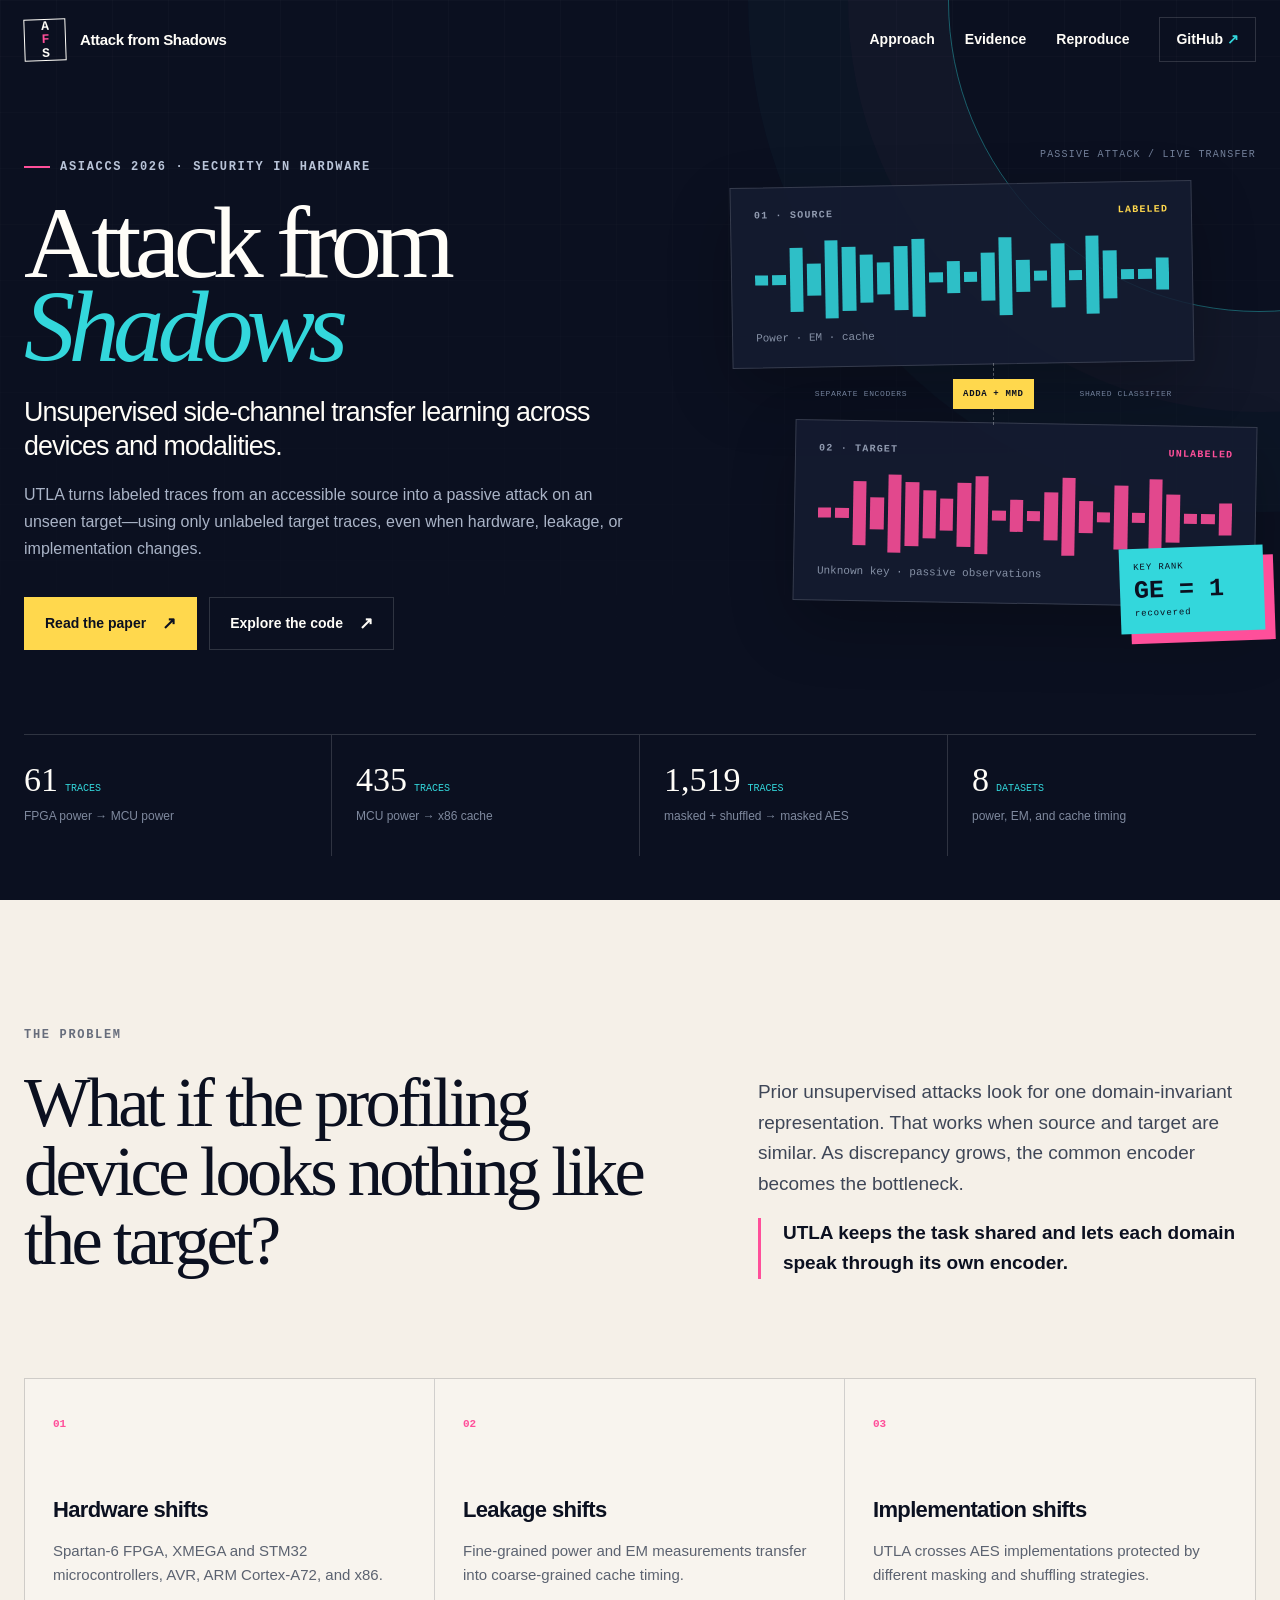
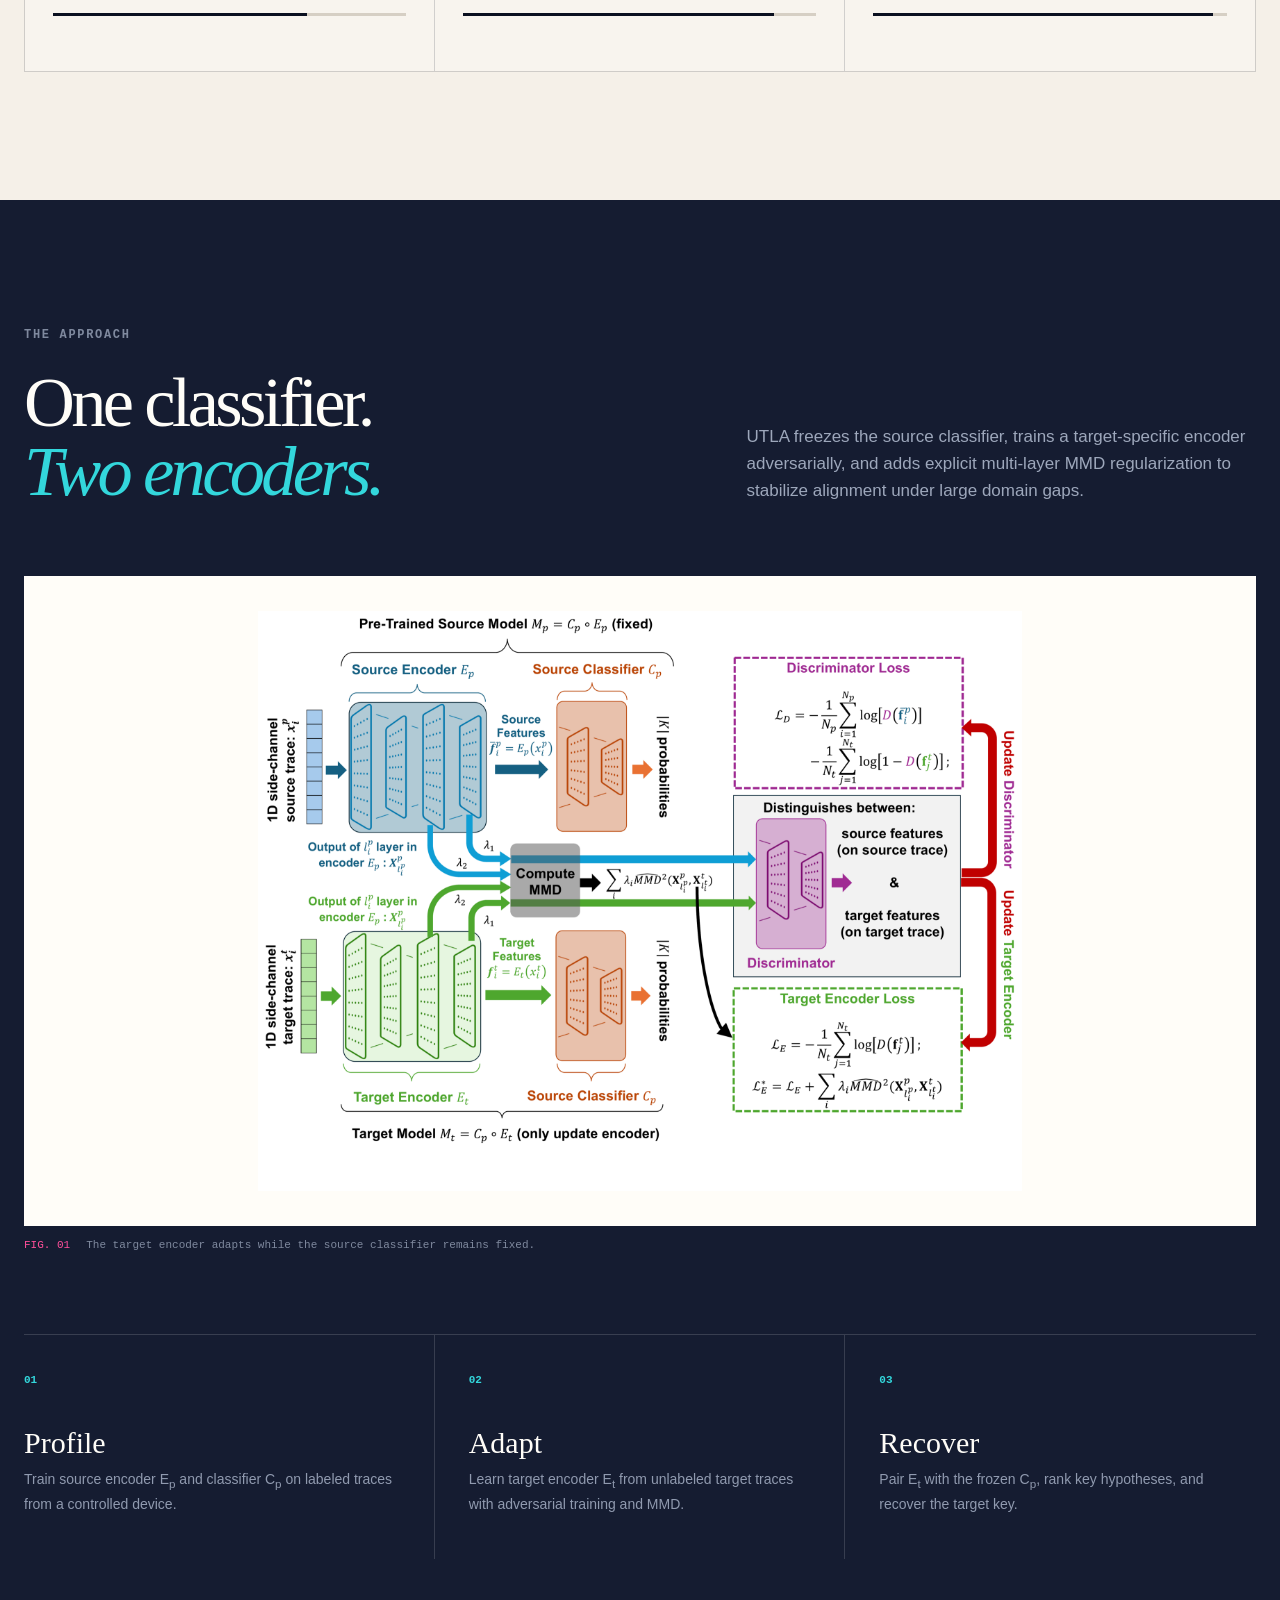
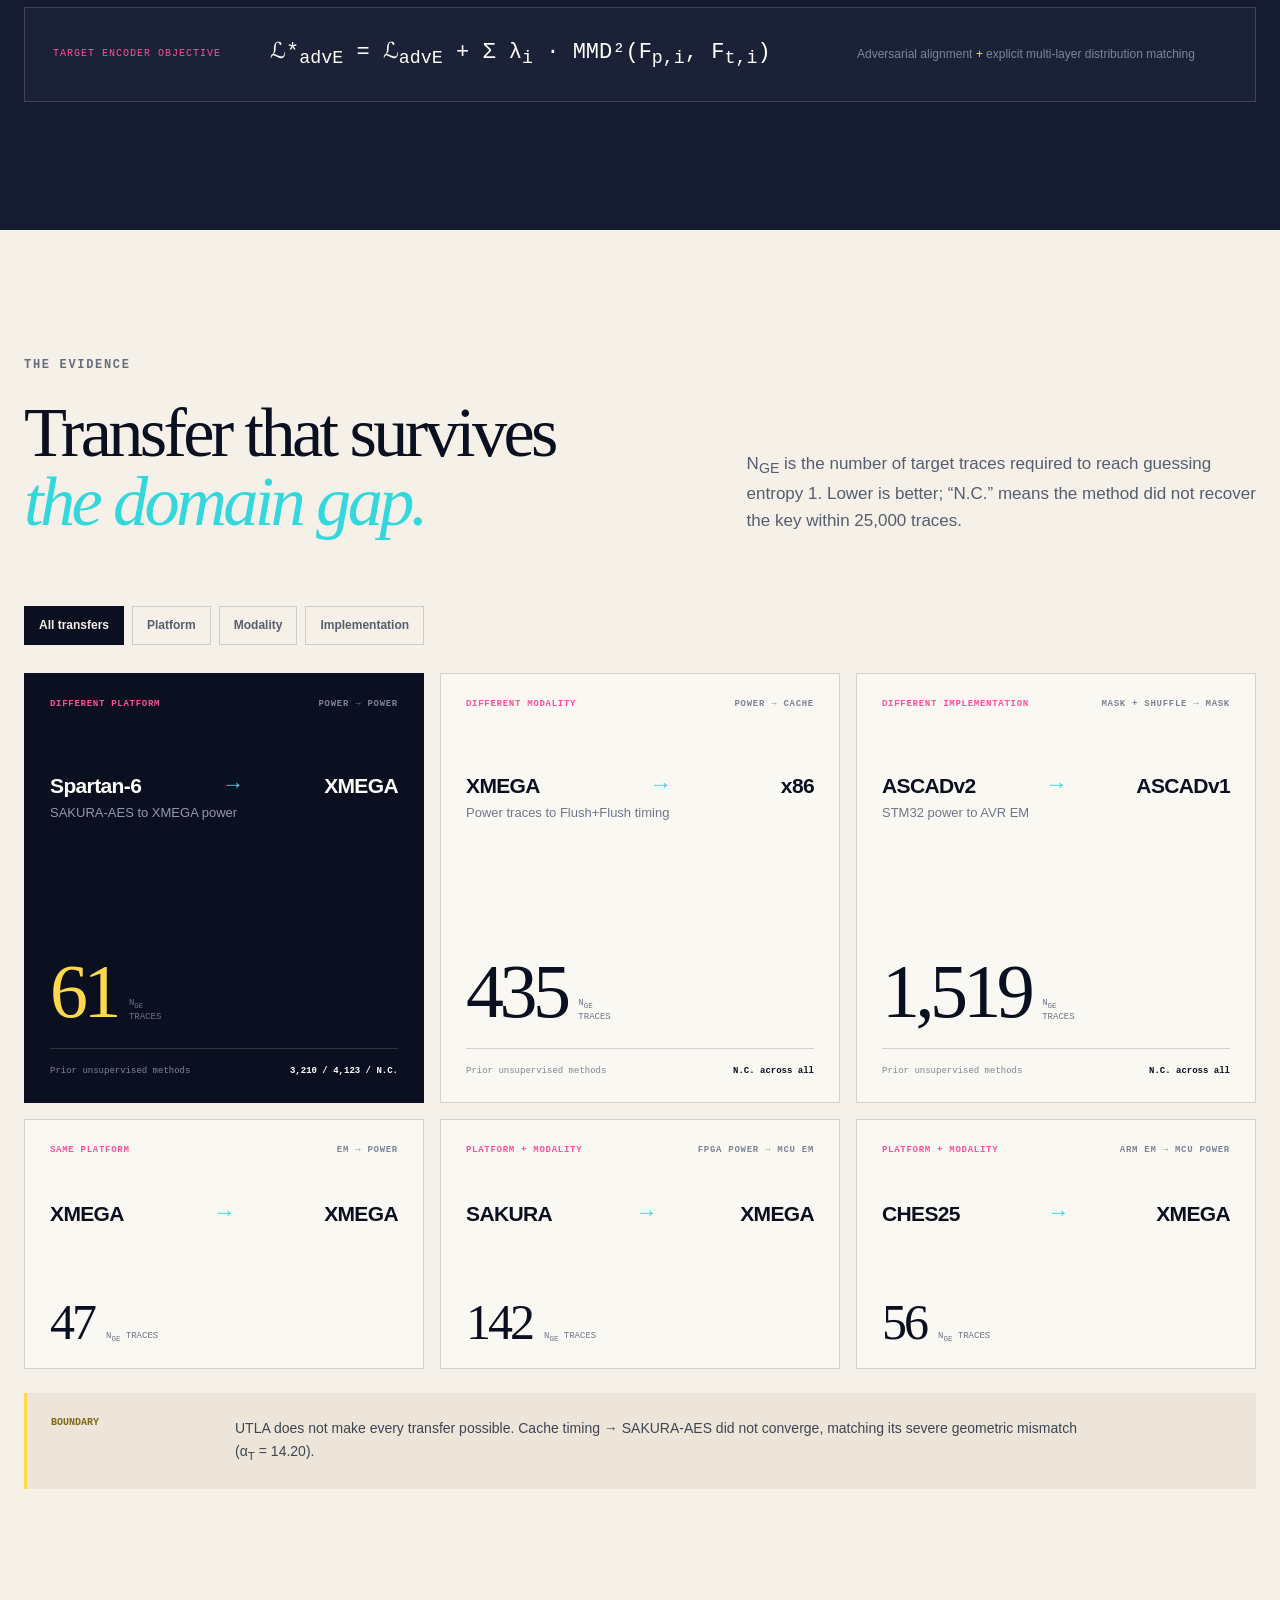
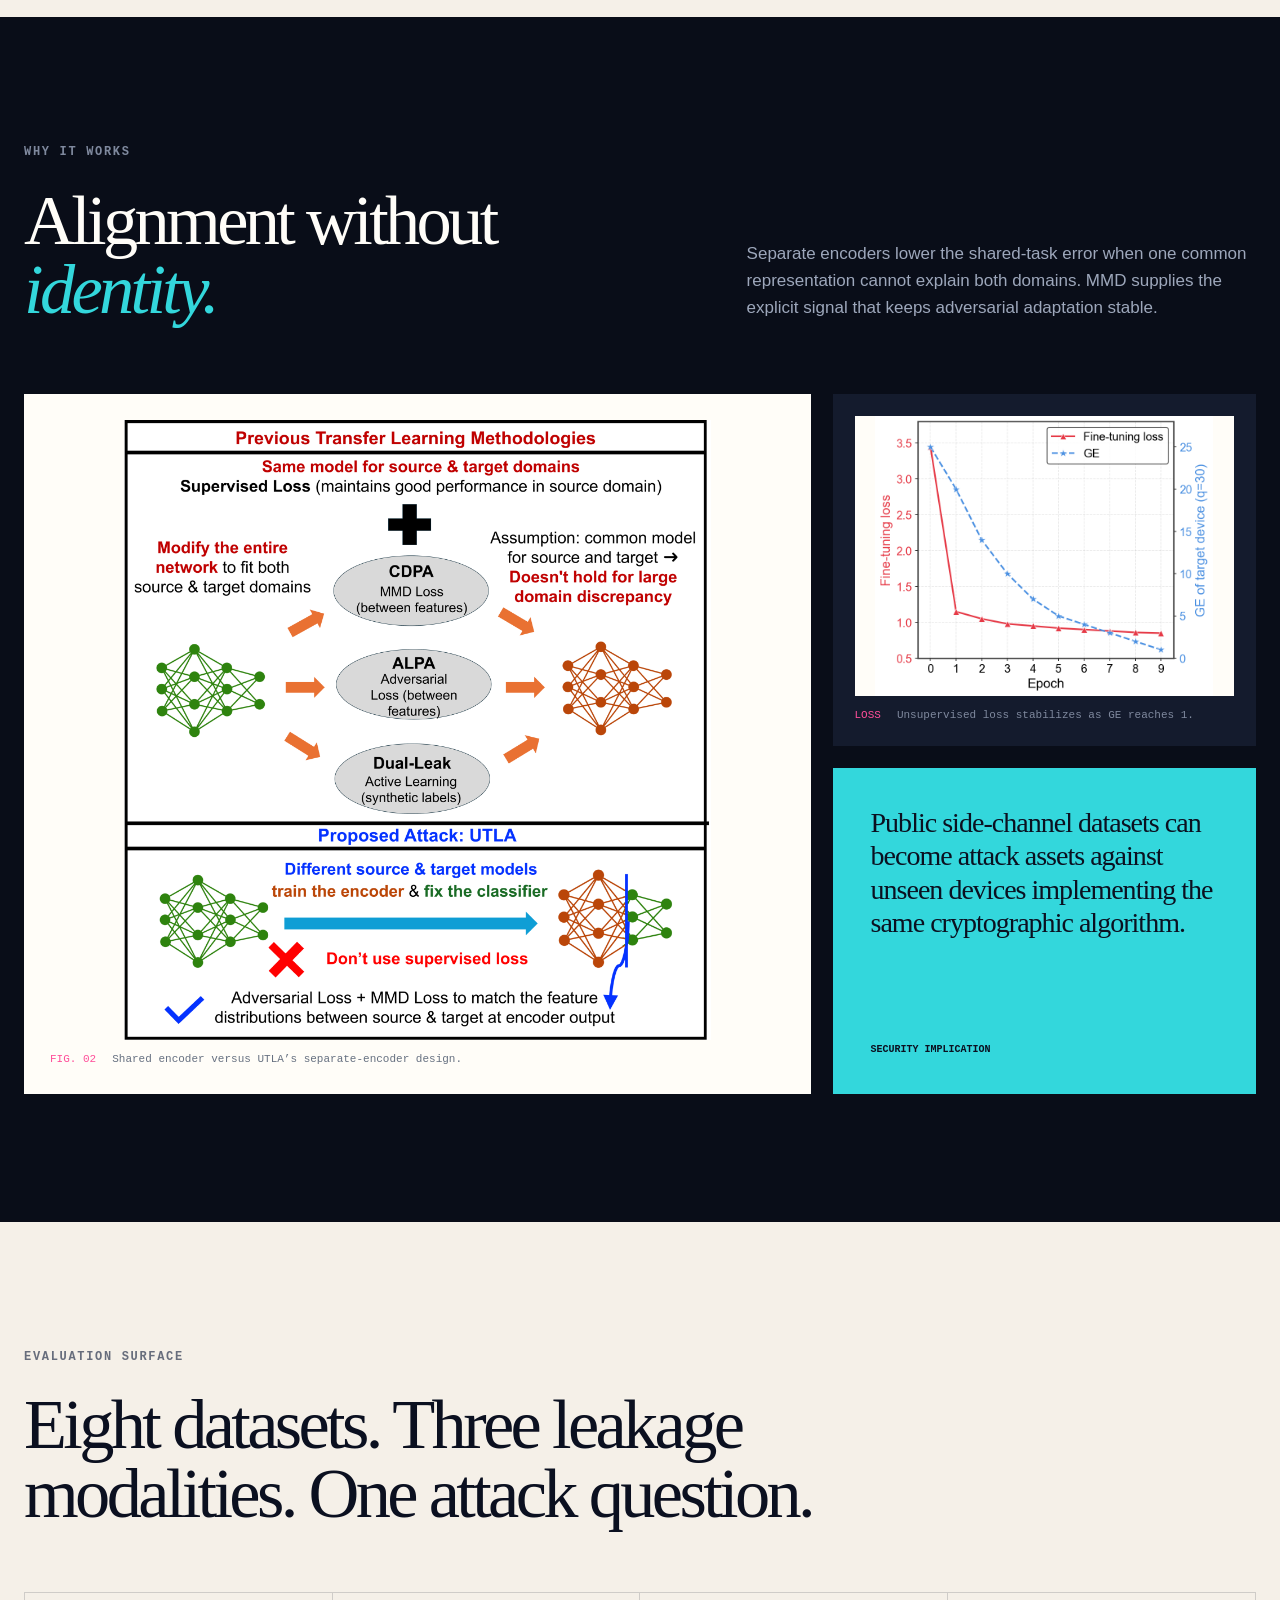
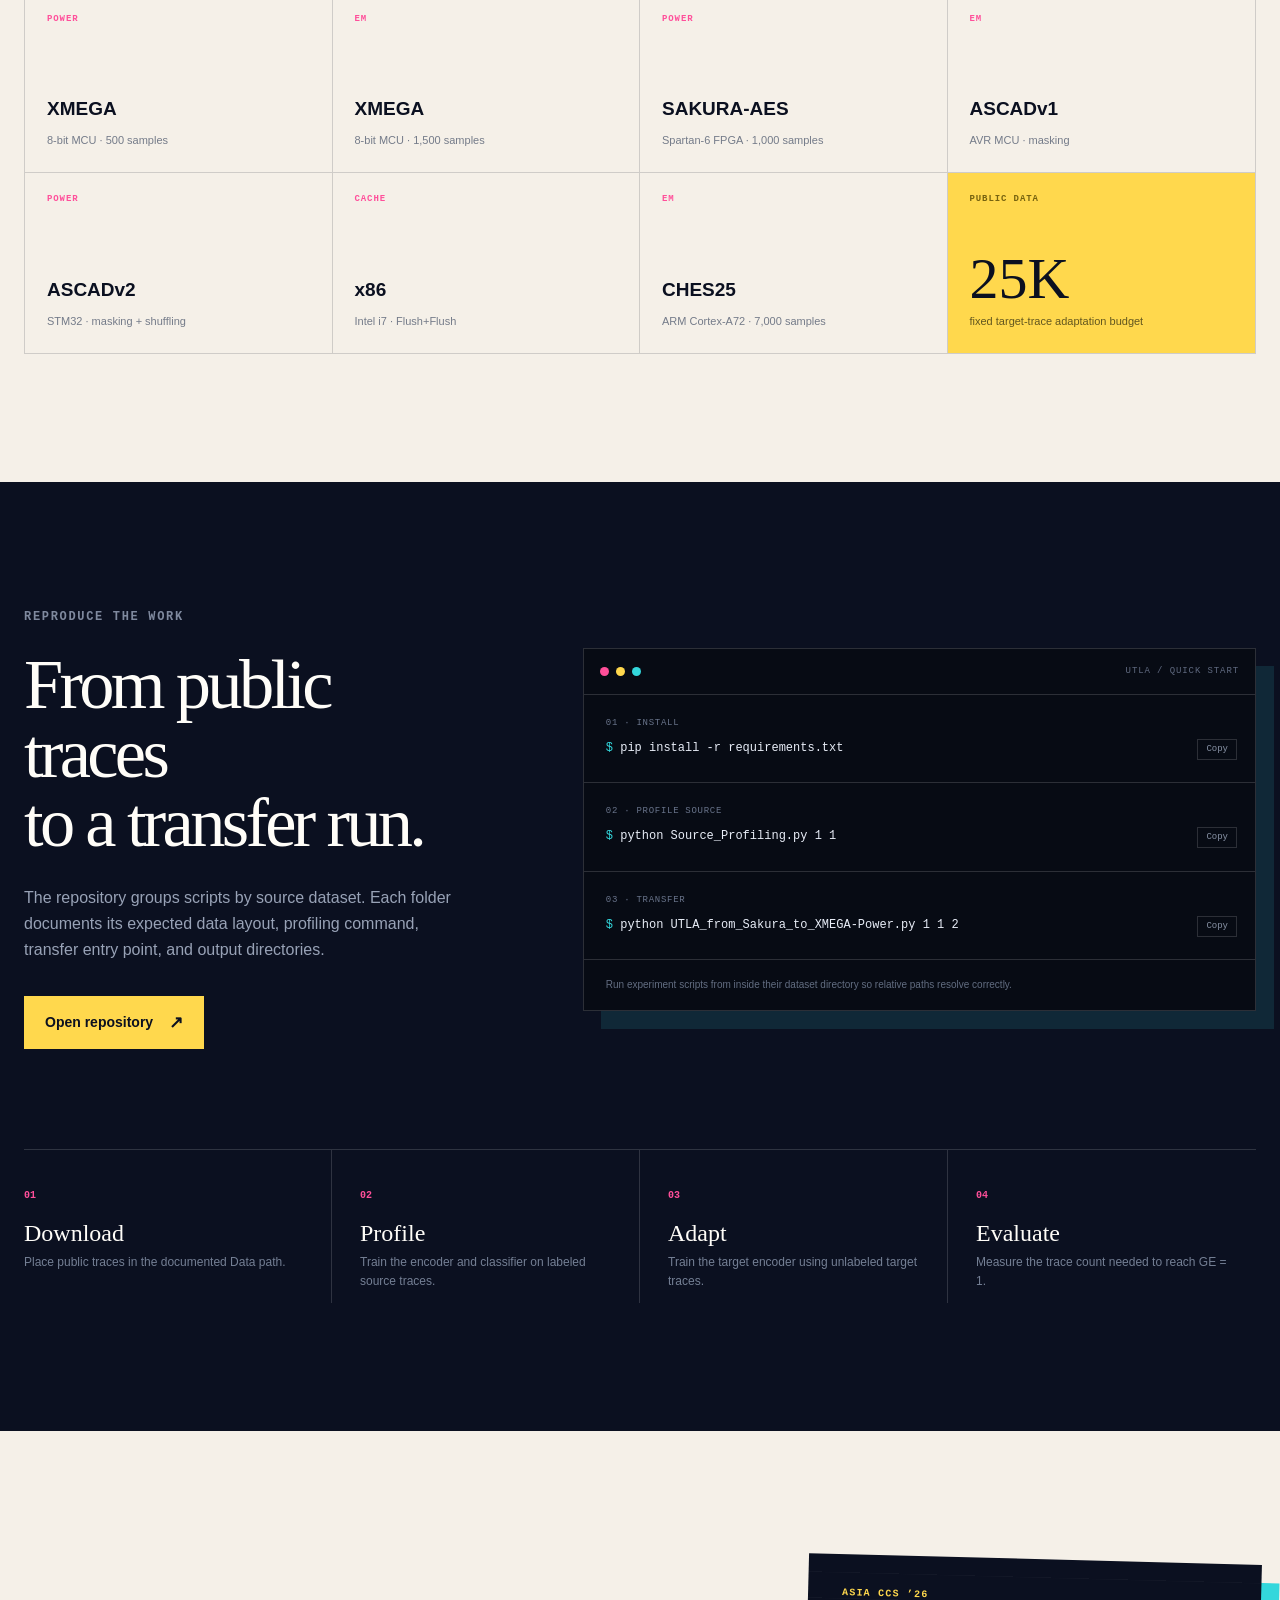
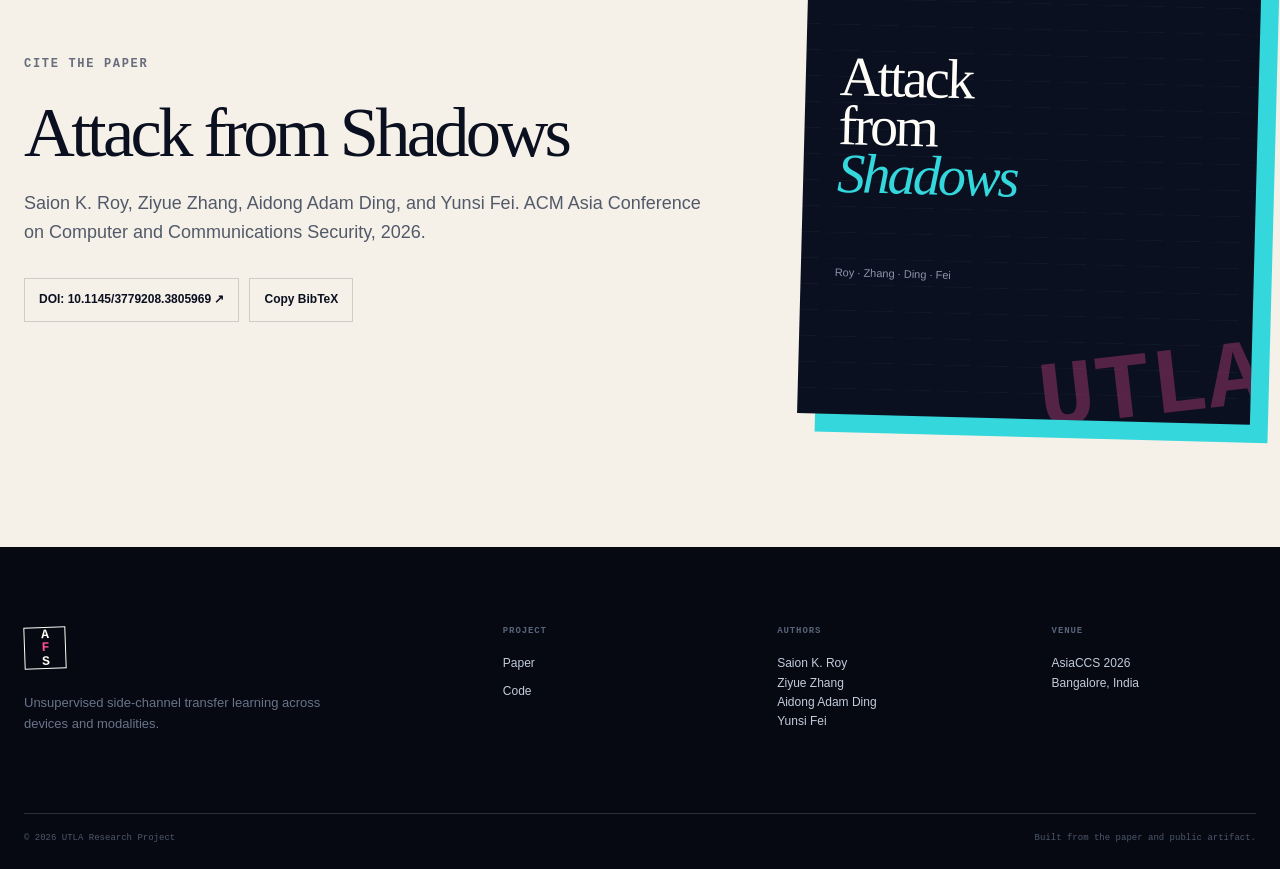
==== docs/index.html @ a986c5bf "Add UTLA project website" ====
<!doctype html>
<html lang="en">
  <head>
    <meta charset="utf-8" />
    <meta name="viewport" content="width=device-width, initial-scale=1" />
    <meta name="theme-color" content="#0b1020" />
    <meta
      name="description"
      content="UTLA is an unsupervised side-channel transfer learning attack across devices, leakage modalities, and implementations."
    />
    <meta property="og:title" content="Attack from Shadows — UTLA" />
    <meta
      property="og:description"
      content="Unsupervised side-channel transfer learning across devices and modalities. AsiaCCS 2026."
    />
    <meta property="og:type" content="website" />
    <meta property="og:image" content="https://noisyor.github.io/UTLA-Cross-Domain/assets/og.png" />
    <meta name="twitter:card" content="summary_large_image" />
    <meta name="twitter:title" content="Attack from Shadows — UTLA" />
    <meta
      name="twitter:description"
      content="Unsupervised side-channel transfer learning across devices and modalities."
    />
    <meta name="twitter:image" content="https://noisyor.github.io/UTLA-Cross-Domain/assets/og.png" />
    <title>Attack from Shadows — UTLA</title>
    <link rel="icon" href="assets/favicon.svg" type="image/svg+xml" />
    <link rel="stylesheet" href="styles.css" />
    <script src="script.js" defer></script>
  </head>
  <body>
    <a class="skip-link" href="#content">Skip to content</a>

    <header class="site-header" data-header>
      <a class="wordmark" href="#top" aria-label="Attack from Shadows, home">
        <span class="wordmark-mark" aria-hidden="true">A<span>F</span>S</span>
        <span class="wordmark-text">Attack from Shadows</span>
      </a>
      <button class="menu-toggle" type="button" aria-expanded="false" aria-controls="site-nav">
        <span class="sr-only">Toggle navigation</span>
        <span></span><span></span>
      </button>
      <nav id="site-nav" class="site-nav" aria-label="Primary navigation">
        <a href="#approach">Approach</a>
        <a href="#evidence">Evidence</a>
        <a href="#reproduce">Reproduce</a>
        <a class="nav-code" href="https://github.com/noisyor/UTLA-Cross-Domain">GitHub <span>↗</span></a>
      </nav>
    </header>

    <main id="content">
      <section class="hero" id="top">
        <div class="hero-grid page-shell">
          <div class="hero-copy">
            <p class="eyebrow"><span></span> AsiaCCS 2026 · Security in Hardware</p>
            <h1>Attack from<br /><em>Shadows</em></h1>
            <p class="hero-deck">
              Unsupervised side-channel transfer learning across devices and modalities.
            </p>
            <p class="hero-summary">
              UTLA turns labeled traces from an accessible source into a passive attack on an unseen target—using only unlabeled target traces, even when hardware, leakage, or implementation changes.
            </p>
            <div class="hero-actions">
              <a class="button button-primary" href="https://doi.org/10.1145/3779208.3805969">Read the paper <span>↗</span></a>
              <a class="button button-secondary" href="https://github.com/noisyor/UTLA-Cross-Domain">Explore the code <span>↗</span></a>
            </div>
          </div>

          <div class="hero-visual" aria-label="Source traces adapt to unlabeled target traces through separate encoders and a shared classifier">
            <div class="scope-label">PASSIVE ATTACK / LIVE TRANSFER</div>
            <div class="trace-card trace-source">
              <div class="trace-meta"><span>01 · SOURCE</span><b>LABELED</b></div>
              <div class="trace-wave" aria-hidden="true">
                <i></i><i></i><i></i><i></i><i></i><i></i><i></i><i></i><i></i><i></i><i></i><i></i><i></i><i></i><i></i><i></i><i></i><i></i><i></i><i></i><i></i><i></i><i></i><i></i>
              </div>
              <p>Power · EM · cache</p>
            </div>
            <div class="adaptation-rail" aria-hidden="true">
              <span>separate encoders</span><b>ADDA + MMD</b><span>shared classifier</span>
            </div>
            <div class="trace-card trace-target">
              <div class="trace-meta"><span>02 · TARGET</span><b>UNLABELED</b></div>
              <div class="trace-wave target-wave" aria-hidden="true">
                <i></i><i></i><i></i><i></i><i></i><i></i><i></i><i></i><i></i><i></i><i></i><i></i><i></i><i></i><i></i><i></i><i></i><i></i><i></i><i></i><i></i><i></i><i></i><i></i>
              </div>
              <p>Unknown key · passive observations</p>
            </div>
            <div class="key-result">
              <span>KEY RANK</span>
              <strong>GE = 1</strong>
              <small>recovered</small>
            </div>
          </div>
        </div>

        <div class="hero-stats page-shell" aria-label="Selected results">
          <div><strong>61</strong><span>traces</span><p>FPGA power → MCU power</p></div>
          <div><strong>435</strong><span>traces</span><p>MCU power → x86 cache</p></div>
          <div><strong>1,519</strong><span>traces</span><p>masked + shuffled → masked AES</p></div>
          <div><strong>8</strong><span>datasets</span><p>power, EM, and cache timing</p></div>
        </div>
      </section>

      <section class="question section page-shell" aria-labelledby="question-title">
        <div class="section-kicker">THE PROBLEM</div>
        <div class="question-grid">
          <div>
            <h2 id="question-title">What if the profiling device looks nothing like the target?</h2>
          </div>
          <div class="question-copy">
            <p>
              Prior unsupervised attacks look for one domain-invariant representation. That works when source and target are similar. As discrepancy grows, the common encoder becomes the bottleneck.
            </p>
            <p class="accent-line">UTLA keeps the task shared and lets each domain speak through its own encoder.</p>
          </div>
        </div>
        <div class="shift-grid">
          <article>
            <span class="shift-number">01</span>
            <h3>Hardware shifts</h3>
            <p>Spartan-6 FPGA, XMEGA and STM32 microcontrollers, AVR, ARM Cortex-A72, and x86.</p>
            <div class="shift-meter"><i style="width: 72%"></i></div>
          </article>
          <article>
            <span class="shift-number">02</span>
            <h3>Leakage shifts</h3>
            <p>Fine-grained power and EM measurements transfer into coarse-grained cache timing.</p>
            <div class="shift-meter"><i style="width: 88%"></i></div>
          </article>
          <article>
            <span class="shift-number">03</span>
            <h3>Implementation shifts</h3>
            <p>UTLA crosses AES implementations protected by different masking and shuffling strategies.</p>
            <div class="shift-meter"><i style="width: 96%"></i></div>
          </article>
        </div>
      </section>

      <section class="approach section" id="approach" aria-labelledby="approach-title">
        <div class="page-shell">
          <div class="section-heading">
            <div>
              <p class="section-kicker">THE APPROACH</p>
              <h2 id="approach-title">One classifier.<br /><em>Two encoders.</em></h2>
            </div>
            <p>
              UTLA freezes the source classifier, trains a target-specific encoder adversarially, and adds explicit multi-layer MMD regularization to stabilize alignment under large domain gaps.
            </p>
          </div>

          <figure class="method-figure">
            <div class="figure-frame">
              <img src="assets/utla-pipeline.png" alt="UTLA pipeline with source and target encoders, shared classifier, discriminator, and MMD alignment" loading="lazy" />
            </div>
            <figcaption><span>FIG. 01</span> The target encoder adapts while the source classifier remains fixed.</figcaption>
          </figure>

          <div class="method-steps">
            <article>
              <span>01</span>
              <h3>Profile</h3>
              <p>Train source encoder E<sub>p</sub> and classifier C<sub>p</sub> on labeled traces from a controlled device.</p>
            </article>
            <article>
              <span>02</span>
              <h3>Adapt</h3>
              <p>Learn target encoder E<sub>t</sub> from unlabeled target traces with adversarial training and MMD.</p>
            </article>
            <article>
              <span>03</span>
              <h3>Recover</h3>
              <p>Pair E<sub>t</sub> with the frozen C<sub>p</sub>, rank key hypotheses, and recover the target key.</p>
            </article>
          </div>

          <div class="formula-strip" aria-label="UTLA encoder objective">
            <span>Target encoder objective</span>
            <strong>ℒ*<sub>advE</sub> = ℒ<sub>advE</sub> + Σ λ<sub>i</sub> · MMD²(F<sub>p,i</sub>, F<sub>t,i</sub>)</strong>
            <p>Adversarial alignment <i>+</i> explicit multi-layer distribution matching</p>
          </div>
        </div>
      </section>

      <section class="evidence section page-shell" id="evidence" aria-labelledby="evidence-title">
        <div class="section-heading evidence-heading">
          <div>
            <p class="section-kicker">THE EVIDENCE</p>
            <h2 id="evidence-title">Transfer that survives<br /><em>the domain gap.</em></h2>
          </div>
          <p>
            N<sub>GE</sub> is the number of target traces required to reach guessing entropy 1. Lower is better; “N.C.” means the method did not recover the key within 25,000 traces.
          </p>
        </div>

        <div class="filter-bar" role="group" aria-label="Filter results by transfer type">
          <button class="active" type="button" data-filter="all">All transfers</button>
          <button type="button" data-filter="platform">Platform</button>
          <button type="button" data-filter="modality">Modality</button>
          <button type="button" data-filter="implementation">Implementation</button>
        </div>

        <div class="results-grid" aria-live="polite">
          <article class="result-card featured" data-category="platform">
            <div class="result-top"><span>DIFFERENT PLATFORM</span><b>POWER → POWER</b></div>
            <div class="transfer-pair"><strong>Spartan-6</strong><i>→</i><strong>XMEGA</strong></div>
            <p>SAKURA-AES to XMEGA power</p>
            <div class="result-value"><strong>61</strong><span>N<sub>GE</sub><br />traces</span></div>
            <div class="comparison"><span>Prior unsupervised methods</span><b>3,210 / 4,123 / N.C.</b></div>
          </article>

          <article class="result-card" data-category="modality">
            <div class="result-top"><span>DIFFERENT MODALITY</span><b>POWER → CACHE</b></div>
            <div class="transfer-pair"><strong>XMEGA</strong><i>→</i><strong>x86</strong></div>
            <p>Power traces to Flush+Flush timing</p>
            <div class="result-value"><strong>435</strong><span>N<sub>GE</sub><br />traces</span></div>
            <div class="comparison"><span>Prior unsupervised methods</span><b>N.C. across all</b></div>
          </article>

          <article class="result-card" data-category="implementation">
            <div class="result-top"><span>DIFFERENT IMPLEMENTATION</span><b>MASK + SHUFFLE → MASK</b></div>
            <div class="transfer-pair"><strong>ASCADv2</strong><i>→</i><strong>ASCADv1</strong></div>
            <p>STM32 power to AVR EM</p>
            <div class="result-value"><strong>1,519</strong><span>N<sub>GE</sub><br />traces</span></div>
            <div class="comparison"><span>Prior unsupervised methods</span><b>N.C. across all</b></div>
          </article>

          <article class="result-card compact" data-category="modality">
            <div class="result-top"><span>SAME PLATFORM</span><b>EM → POWER</b></div>
            <div class="transfer-pair"><strong>XMEGA</strong><i>→</i><strong>XMEGA</strong></div>
            <div class="result-value"><strong>47</strong><span>N<sub>GE</sub> traces</span></div>
          </article>

          <article class="result-card compact" data-category="platform modality">
            <div class="result-top"><span>PLATFORM + MODALITY</span><b>FPGA POWER → MCU EM</b></div>
            <div class="transfer-pair"><strong>SAKURA</strong><i>→</i><strong>XMEGA</strong></div>
            <div class="result-value"><strong>142</strong><span>N<sub>GE</sub> traces</span></div>
          </article>

          <article class="result-card compact" data-category="platform modality">
            <div class="result-top"><span>PLATFORM + MODALITY</span><b>ARM EM → MCU POWER</b></div>
            <div class="transfer-pair"><strong>CHES25</strong><i>→</i><strong>XMEGA</strong></div>
            <div class="result-value"><strong>56</strong><span>N<sub>GE</sub> traces</span></div>
          </article>
        </div>

        <div class="evidence-note">
          <span>BOUNDARY</span>
          <p>UTLA does not make every transfer possible. Cache timing → SAKURA-AES did not converge, matching its severe geometric mismatch (α<sub>T</sub> = 14.20).</p>
        </div>
      </section>

      <section class="visual-proof section" aria-labelledby="proof-title">
        <div class="page-shell">
          <div class="section-heading">
            <div>
              <p class="section-kicker">WHY IT WORKS</p>
              <h2 id="proof-title">Alignment without<br /><em>identity.</em></h2>
            </div>
            <p>
              Separate encoders lower the shared-task error when one common representation cannot explain both domains. MMD supplies the explicit signal that keeps adversarial adaptation stable.
            </p>
          </div>
          <div class="proof-grid">
            <figure class="proof-main">
              <img src="assets/shared-vs-separate.png" alt="Comparison between prior shared-encoder approaches and UTLA's separate source and target encoders" loading="lazy" />
              <figcaption><span>FIG. 02</span> Shared encoder versus UTLA’s separate-encoder design.</figcaption>
            </figure>
            <div class="proof-side">
              <figure>
                <img src="assets/convergence.png" alt="Guessing entropy and training loss converging during XMEGA EM to power transfer" loading="lazy" />
                <figcaption><span>LOSS</span> Unsupervised loss stabilizes as GE reaches 1.</figcaption>
              </figure>
              <blockquote>
                <p>Public side-channel datasets can become attack assets against unseen devices implementing the same cryptographic algorithm.</p>
                <cite>Security implication</cite>
              </blockquote>
            </div>
          </div>
        </div>
      </section>

      <section class="benchmarks section page-shell" aria-labelledby="benchmarks-title">
        <p class="section-kicker">EVALUATION SURFACE</p>
        <h2 id="benchmarks-title">Eight datasets. Three leakage modalities. One attack question.</h2>
        <div class="benchmark-grid">
          <a href="https://github.com/noisyor/UTLA-Cross-Domain/tree/main/XMEGA-Power"><span>POWER</span><strong>XMEGA</strong><small>8-bit MCU · 500 samples</small></a>
          <a href="https://github.com/noisyor/UTLA-Cross-Domain/tree/main/XMEGA-EM"><span>EM</span><strong>XMEGA</strong><small>8-bit MCU · 1,500 samples</small></a>
          <a href="https://github.com/noisyor/UTLA-Cross-Domain/tree/main/Sakura-AES"><span>POWER</span><strong>SAKURA-AES</strong><small>Spartan-6 FPGA · 1,000 samples</small></a>
          <a href="https://github.com/noisyor/UTLA-Cross-Domain/tree/main/ASCADv1-variable-key"><span>EM</span><strong>ASCADv1</strong><small>AVR MCU · masking</small></a>
          <a href="https://github.com/noisyor/UTLA-Cross-Domain/tree/main/ASCADv2"><span>POWER</span><strong>ASCADv2</strong><small>STM32 · masking + shuffling</small></a>
          <a href="https://github.com/noisyor/UTLA-Cross-Domain/tree/main/x86-Cache"><span>CACHE</span><strong>x86</strong><small>Intel i7 · Flush+Flush</small></a>
          <a href="https://github.com/noisyor/UTLA-Cross-Domain/tree/main/CHES-2025"><span>EM</span><strong>CHES25</strong><small>ARM Cortex-A72 · 7,000 samples</small></a>
          <div class="benchmark-summary"><span>PUBLIC DATA</span><strong>25K</strong><small>fixed target-trace adaptation budget</small></div>
        </div>
      </section>

      <section class="reproduce section" id="reproduce" aria-labelledby="reproduce-title">
        <div class="page-shell reproduce-grid">
          <div class="reproduce-copy">
            <p class="section-kicker">REPRODUCE THE WORK</p>
            <h2 id="reproduce-title">From public traces<br />to a transfer run.</h2>
            <p>The repository groups scripts by source dataset. Each folder documents its expected data layout, profiling command, transfer entry point, and output directories.</p>
            <a class="button button-primary" href="https://github.com/noisyor/UTLA-Cross-Domain">Open repository <span>↗</span></a>
          </div>

          <div class="terminal" aria-label="Example commands for reproducing UTLA">
            <div class="terminal-bar"><span></span><span></span><span></span><b>UTLA / QUICK START</b></div>
            <div class="command-block">
              <span class="command-label">01 · INSTALL</span>
              <code><i>$</i> pip install -r requirements.txt</code>
              <button type="button" data-copy="pip install -r requirements.txt">Copy</button>
            </div>
            <div class="command-block">
              <span class="command-label">02 · PROFILE SOURCE</span>
              <code><i>$</i> python Source_Profiling.py 1 1</code>
              <button type="button" data-copy="python Source_Profiling.py 1 1">Copy</button>
            </div>
            <div class="command-block">
              <span class="command-label">03 · TRANSFER</span>
              <code><i>$</i> python UTLA_from_Sakura_to_XMEGA-Power.py 1 1 2</code>
              <button type="button" data-copy="python UTLA_from_Sakura_to_XMEGA-Power.py 1 1 2">Copy</button>
            </div>
            <p>Run experiment scripts from inside their dataset directory so relative paths resolve correctly.</p>
          </div>
        </div>

        <div class="workflow page-shell">
          <div><span>01</span><strong>Download</strong><p>Place public traces in the documented Data path.</p></div>
          <div><span>02</span><strong>Profile</strong><p>Train the encoder and classifier on labeled source traces.</p></div>
          <div><span>03</span><strong>Adapt</strong><p>Train the target encoder using unlabeled target traces.</p></div>
          <div><span>04</span><strong>Evaluate</strong><p>Measure the trace count needed to reach GE = 1.</p></div>
        </div>
      </section>

      <section class="citation section page-shell" aria-labelledby="citation-title">
        <div>
          <p class="section-kicker">CITE THE PAPER</p>
          <h2 id="citation-title">Attack from Shadows</h2>
          <p>Saion K. Roy, Ziyue Zhang, Aidong Adam Ding, and Yunsi Fei. ACM Asia Conference on Computer and Communications Security, 2026.</p>
          <div class="citation-links">
            <a href="https://doi.org/10.1145/3779208.3805969">DOI: 10.1145/3779208.3805969 ↗</a>
            <button type="button" data-copy="@inproceedings{roy2026attack, title={Attack from Shadows: Unsupervised Side-channel Transfer Learning across Devices and Modalities}, author={Roy, Saion K. and Zhang, Ziyue and Ding, Aidong Adam and Fei, Yunsi}, booktitle={ACM Asia Conference on Computer and Communications Security}, year={2026}, doi={10.1145/3779208.3805969}}">Copy BibTeX</button>
          </div>
        </div>
        <div class="paper-card" aria-hidden="true">
          <span>ASIA CCS ’26</span>
          <strong>Attack<br />from<br /><em>Shadows</em></strong>
          <small>Roy · Zhang · Ding · Fei</small>
          <i>UTLA</i>
        </div>
      </section>
    </main>

    <footer class="site-footer">
      <div class="page-shell footer-grid">
        <div>
          <a class="wordmark footer-wordmark" href="#top"><span class="wordmark-mark" aria-hidden="true">A<span>F</span>S</span></a>
          <p>Unsupervised side-channel transfer learning across devices and modalities.</p>
        </div>
        <div>
          <span>PROJECT</span>
          <a href="https://doi.org/10.1145/3779208.3805969">Paper</a>
          <a href="https://github.com/noisyor/UTLA-Cross-Domain">Code</a>
        </div>
        <div>
          <span>AUTHORS</span>
          <p>Saion K. Roy<br />Ziyue Zhang<br />Aidong Adam Ding<br />Yunsi Fei</p>
        </div>
        <div>
          <span>VENUE</span>
          <p>AsiaCCS 2026<br />Bangalore, India</p>
        </div>
      </div>
      <div class="footer-bottom page-shell">
        <span>© 2026 UTLA Research Project</span>
        <span>Built from the paper and public artifact.</span>
      </div>
    </footer>
  </body>
</html>
---- docs/styles.css ----
:root {
  --ink: #0b1020;
  --ink-soft: #151c31;
  --paper: #f5f0e8;
  --paper-deep: #e8e0d4;
  --white: #fffdf8;
  --cyan: #33d7dc;
  --pink: #ff4f9a;
  --yellow: #ffd84d;
  --muted: #778096;
  --line: rgba(11, 16, 32, 0.16);
  --dark-line: rgba(255, 255, 255, 0.15);
  --max: 1240px;
  --serif: Georgia, "Times New Roman", serif;
  --sans: Inter, ui-sans-serif, -apple-system, BlinkMacSystemFont, "Segoe UI", sans-serif;
  --mono: "SFMono-Regular", Consolas, "Liberation Mono", monospace;
}

* { box-sizing: border-box; }
html { scroll-behavior: smooth; }
body {
  margin: 0;
  color: var(--ink);
  background: var(--paper);
  font-family: var(--sans);
  font-size: 18px;
  line-height: 1.6;
  text-rendering: optimizeLegibility;
}
body::selection { background: var(--yellow); color: var(--ink); }
a { color: inherit; text-decoration: none; }
button { font: inherit; }
img { max-width: 100%; display: block; }
.page-shell { width: min(calc(100% - 48px), var(--max)); margin-inline: auto; }
.section { padding-block: 128px; }
.sr-only { position: absolute; width: 1px; height: 1px; padding: 0; margin: -1px; overflow: hidden; clip: rect(0,0,0,0); white-space: nowrap; border: 0; }
.skip-link { position: fixed; top: 12px; left: 12px; z-index: 999; padding: 10px 16px; background: var(--yellow); color: var(--ink); transform: translateY(-150%); }
.skip-link:focus { transform: none; }

.site-header {
  position: fixed;
  inset: 0 0 auto;
  z-index: 50;
  height: 80px;
  padding: 0 max(24px, calc((100vw - var(--max)) / 2));
  display: flex;
  align-items: center;
  justify-content: space-between;
  color: var(--white);
  border-bottom: 1px solid transparent;
  transition: background 180ms ease, border-color 180ms ease, height 180ms ease;
}
.site-header.scrolled { height: 68px; background: rgba(11, 16, 32, 0.93); backdrop-filter: blur(16px); border-color: var(--dark-line); }
.wordmark { display: inline-flex; align-items: center; gap: 14px; font-weight: 700; letter-spacing: -0.02em; }
.wordmark-mark { width: 42px; height: 42px; display: grid; place-items: center; border: 1px solid currentColor; font: 700 13px/1 var(--mono); letter-spacing: -1px; transform: rotate(-2deg); }
.wordmark-mark span { color: var(--pink); }
.wordmark-text { font-size: 15px; }
.site-nav { display: flex; align-items: center; gap: 30px; font-size: 14px; font-weight: 650; }
.site-nav a { position: relative; }
.site-nav a:not(.nav-code)::after { content: ""; position: absolute; inset: auto 0 -6px; height: 1px; background: var(--cyan); transform: scaleX(0); transform-origin: left; transition: transform 160ms ease; }
.site-nav a:hover::after, .site-nav a:focus-visible::after { transform: scaleX(1); }
.nav-code { padding: 10px 16px; border: 1px solid var(--dark-line); }
.nav-code span { color: var(--cyan); }
.menu-toggle { display: none; }

.hero { min-height: 100vh; padding: 150px 0 0; color: var(--white); background: var(--ink); overflow: hidden; position: relative; }
.hero::before { content: ""; position: absolute; inset: 0; opacity: 0.32; pointer-events: none; background-image: linear-gradient(rgba(255,255,255,.055) 1px, transparent 1px), linear-gradient(90deg, rgba(255,255,255,.055) 1px, transparent 1px); background-size: 56px 56px; mask-image: linear-gradient(to bottom, black, transparent 88%); }
.hero::after { content: ""; position: absolute; width: 620px; height: 620px; right: -290px; top: -310px; border: 1px solid rgba(51, 215, 220, .4); border-radius: 50%; box-shadow: 0 0 0 100px rgba(255,79,154,.025), 0 0 0 200px rgba(51,215,220,.025); }
.hero-grid { position: relative; z-index: 1; display: grid; grid-template-columns: 1.08fr .92fr; gap: 90px; align-items: center; }
.eyebrow, .section-kicker { margin: 0 0 26px; font: 700 12px/1.2 var(--mono); letter-spacing: .14em; text-transform: uppercase; }
.eyebrow { color: #b9c4d8; display: flex; align-items: center; gap: 10px; }
.eyebrow span { width: 26px; height: 2px; background: var(--pink); }
h1, h2, h3, p { margin-top: 0; }
h1 { margin: 0 0 28px; font: 400 clamp(68px, 8vw, 122px)/.82 var(--serif); letter-spacing: -.065em; }
h1 em, h2 em { color: var(--cyan); font-weight: inherit; }
.hero-deck { max-width: 610px; margin-bottom: 18px; font-size: clamp(22px, 2.1vw, 31px); line-height: 1.24; letter-spacing: -.035em; }
.hero-summary { max-width: 640px; color: #aab4c7; font-size: 16px; line-height: 1.7; }
.hero-actions { display: flex; flex-wrap: wrap; gap: 12px; margin-top: 34px; }
.button { display: inline-flex; align-items: center; justify-content: center; gap: 16px; min-height: 52px; padding: 12px 20px; font-size: 14px; font-weight: 750; border: 1px solid transparent; transition: transform 160ms ease, background 160ms ease, color 160ms ease; }
.button:hover { transform: translateY(-2px); }
.button-primary { background: var(--yellow); color: var(--ink); }
.button-secondary { color: var(--white); border-color: var(--dark-line); }
.button-secondary:hover { background: rgba(255,255,255,.06); }
.button span { font-size: 17px; }

.hero-visual { position: relative; min-height: 510px; padding-top: 34px; }
.scope-label { position: absolute; top: 0; right: 0; color: #73809a; font: 10px/1 var(--mono); letter-spacing: .12em; }
.trace-card { position: relative; padding: 23px; border: 1px solid var(--dark-line); background: rgba(21,28,49,.84); box-shadow: 0 24px 64px rgba(0,0,0,.24); }
.trace-source { width: 88%; transform: rotate(-1deg); }
.trace-target { width: 88%; margin: -2px 0 0 auto; transform: rotate(1deg); }
.trace-meta { display: flex; justify-content: space-between; font: 700 10px/1 var(--mono); letter-spacing: .12em; color: #919bb0; }
.trace-source .trace-meta b { color: var(--yellow); }
.trace-target .trace-meta b { color: var(--pink); }
.trace-card p { margin: 12px 0 0; color: #8590a5; font: 11px/1 var(--mono); }
.trace-wave { height: 82px; margin-top: 18px; display: flex; align-items: center; gap: 4px; overflow: hidden; }
.trace-wave i { flex: 1; min-width: 2px; height: 12%; background: var(--cyan); opacity: .88; animation: wave 4s ease-in-out infinite alternate; animation-delay: calc(var(--n, 1) * -90ms); }
.trace-wave i:nth-child(3n) { height: 78%; }
.trace-wave i:nth-child(4n) { height: 38%; }
.trace-wave i:nth-child(5n) { height: 94%; }
.trace-wave i:nth-child(7n) { height: 58%; }
.target-wave i { background: var(--pink); }
.adaptation-rail { position: relative; z-index: 2; width: 68%; min-height: 78px; margin: -10px auto; display: grid; grid-template-columns: 1fr auto 1fr; align-items: center; gap: 10px; color: #72809a; font: 8px/1.2 var(--mono); text-transform: uppercase; letter-spacing: .08em; }
.adaptation-rail::before { content: ""; position: absolute; left: 50%; top: 8px; bottom: 8px; border-left: 1px dashed rgba(255,255,255,.3); }
.adaptation-rail span:last-child { text-align: right; }
.adaptation-rail b { position: relative; z-index: 2; padding: 10px; color: var(--ink); background: var(--yellow); font-size: 9px; }
.key-result { position: absolute; z-index: 3; right: -8px; bottom: 28px; width: 144px; padding: 14px; color: var(--ink); background: var(--cyan); transform: rotate(-2deg); box-shadow: 10px 10px 0 var(--pink); }
.key-result span, .key-result small { display: block; font: 9px/1.2 var(--mono); letter-spacing: .1em; }
.key-result strong { display: block; margin: 5px 0; font: 700 25px/1 var(--mono); }

.hero-stats { position: relative; z-index: 2; display: grid; grid-template-columns: repeat(4, 1fr); margin-top: 74px; border-top: 1px solid var(--dark-line); }
.hero-stats > div { padding: 28px 24px 32px; border-right: 1px solid var(--dark-line); }
.hero-stats > div:first-child { padding-left: 0; }
.hero-stats > div:last-child { border-right: 0; }
.hero-stats strong { font: 400 34px/1 var(--serif); }
.hero-stats span { margin-left: 7px; color: var(--cyan); font: 10px/1 var(--mono); text-transform: uppercase; }
.hero-stats p { margin: 8px 0 0; color: #7f899e; font-size: 12px; line-height: 1.35; }

.section-kicker { color: #676d7c; }
.question-grid { display: grid; grid-template-columns: 1.12fr .88fr; gap: 100px; align-items: start; }
h2 { margin-bottom: 0; font: 400 clamp(46px, 5.5vw, 76px)/.98 var(--serif); letter-spacing: -.052em; }
.question-copy { padding-top: 9px; color: #3e4657; }
.question-copy p { font-size: 19px; }
.accent-line { padding-left: 22px; border-left: 3px solid var(--pink); color: var(--ink); font-weight: 650; }
.shift-grid { display: grid; grid-template-columns: repeat(3, 1fr); margin-top: 80px; border: 1px solid var(--line); }
.shift-grid article { min-height: 292px; padding: 28px; border-right: 1px solid var(--line); background: rgba(255,255,255,.24); }
.shift-grid article:last-child { border-right: 0; }
.shift-number { color: var(--pink); font: 700 11px/1 var(--mono); }
.shift-grid h3 { margin: 56px 0 12px; font-size: 22px; letter-spacing: -.03em; }
.shift-grid p { color: #5b6270; font-size: 15px; line-height: 1.6; }
.shift-meter { height: 3px; margin-top: 26px; background: #d6cfc4; }
.shift-meter i { display: block; height: 100%; background: var(--ink); }

.approach { color: var(--white); background: var(--ink-soft); }
.section-heading { display: grid; grid-template-columns: 1.1fr .9fr; gap: 100px; align-items: end; margin-bottom: 70px; }
.section-heading > p { max-width: 520px; margin-bottom: 2px; color: #9da7bb; font-size: 17px; }
.approach .section-kicker, .visual-proof .section-kicker, .reproduce .section-kicker { color: #7f899e; }
.method-figure { margin: 0; }
.figure-frame { padding: 34px; background: var(--white); border: 1px solid var(--dark-line); }
.figure-frame img { width: 100%; max-height: 580px; object-fit: contain; }
figcaption { display: flex; gap: 16px; margin-top: 12px; color: #7f899e; font: 11px/1.45 var(--mono); }
figcaption span { color: var(--pink); }
.method-steps { display: grid; grid-template-columns: repeat(3, 1fr); margin-top: 80px; border-top: 1px solid var(--dark-line); }
.method-steps article { min-height: 224px; padding: 28px 34px 12px 0; border-right: 1px solid var(--dark-line); }
.method-steps article + article { padding-left: 34px; }
.method-steps article:last-child { border-right: 0; }
.method-steps span { color: var(--cyan); font: 700 11px/1 var(--mono); }
.method-steps h3 { margin: 36px 0 10px; font: 400 30px/1 var(--serif); }
.method-steps p { color: #909aaf; font-size: 14px; }
.formula-strip { display: grid; grid-template-columns: .5fr 1.5fr 1fr; gap: 32px; align-items: center; margin-top: 48px; padding: 28px; border: 1px solid var(--dark-line); background: rgba(255,255,255,.025); }
.formula-strip > span { color: var(--pink); font: 10px/1.2 var(--mono); text-transform: uppercase; letter-spacing: .1em; }
.formula-strip strong { font: 500 clamp(15px, 1.8vw, 22px)/1.5 var(--mono); }
.formula-strip p { margin: 0; color: #7c879c; font-size: 12px; }
.formula-strip i { color: var(--yellow); }

.evidence-heading > p { color: #555e6e; }
.filter-bar { display: flex; gap: 8px; margin-bottom: 28px; }
.filter-bar button { padding: 9px 14px; border: 1px solid var(--line); color: #575f6f; background: transparent; font-size: 12px; font-weight: 750; cursor: pointer; }
.filter-bar button:hover, .filter-bar button.active { color: var(--paper); background: var(--ink); border-color: var(--ink); }
.results-grid { display: grid; grid-template-columns: repeat(3, 1fr); gap: 16px; }
.result-card { min-height: 430px; padding: 25px; display: flex; flex-direction: column; border: 1px solid var(--line); background: rgba(255,255,255,.48); transition: opacity 180ms ease, transform 180ms ease, border-color 180ms ease; }
.result-card:hover { transform: translateY(-4px); border-color: rgba(11,16,32,.35); }
.result-card.featured { color: var(--white); background: var(--ink); }
.result-card[hidden] { display: none; }
.result-top { display: flex; justify-content: space-between; gap: 12px; font: 700 9px/1.3 var(--mono); letter-spacing: .08em; }
.result-top span { color: var(--pink); }
.result-top b { color: #7d8594; text-align: right; }
.transfer-pair { display: flex; align-items: center; justify-content: space-between; gap: 10px; margin-top: 58px; font-size: 21px; letter-spacing: -.03em; }
.transfer-pair i { color: var(--cyan); font: 400 22px/1 var(--mono); }
.result-card > p { color: #6f7787; font-size: 13px; }
.featured > p { color: #8e99ae; }
.result-value { display: flex; align-items: end; gap: 12px; margin-top: auto; }
.result-value strong { font: 400 76px/.85 var(--serif); letter-spacing: -.06em; }
.result-value span { color: #6b7383; font: 9px/1.35 var(--mono); text-transform: uppercase; }
.featured .result-value strong { color: var(--yellow); }
.comparison { display: flex; justify-content: space-between; gap: 12px; margin-top: 25px; padding-top: 16px; border-top: 1px solid var(--line); font: 9px/1.35 var(--mono); }
.featured .comparison { border-color: var(--dark-line); }
.comparison span { color: #7d8594; }
.comparison b { text-align: right; }
.result-card.compact { min-height: 250px; }
.compact .transfer-pair { margin-top: 40px; }
.compact .result-value strong { font-size: 50px; }
.evidence-note { display: grid; grid-template-columns: 160px 1fr; gap: 24px; margin-top: 24px; padding: 24px; color: #3d4553; border-left: 3px solid var(--yellow); background: #ede5d9; }
.evidence-note span { font: 700 10px/1.2 var(--mono); color: #7c6a16; }
.evidence-note p { max-width: 850px; margin: 0; font-size: 14px; }

.visual-proof { color: var(--white); background: #090d18; }
.proof-grid { display: grid; grid-template-columns: 1.3fr .7fr; gap: 22px; }
.proof-grid figure { margin: 0; }
.proof-main { padding: 26px; background: var(--white); }
.proof-main img { width: 100%; height: 620px; object-fit: contain; }
.proof-main figcaption { color: #667080; }
.proof-side { display: grid; grid-template-rows: auto 1fr; gap: 22px; }
.proof-side figure { padding: 22px; background: #141b2d; }
.proof-side figure img { width: 100%; max-height: 280px; object-fit: contain; background: var(--white); }
blockquote { margin: 0; padding: 38px; display: flex; flex-direction: column; justify-content: space-between; color: var(--ink); background: var(--cyan); }
blockquote p { font: 400 28px/1.2 var(--serif); letter-spacing: -.035em; }
blockquote cite { font: 700 10px/1.2 var(--mono); text-transform: uppercase; font-style: normal; }

.benchmarks h2 { max-width: 820px; }
.benchmark-grid { display: grid; grid-template-columns: repeat(4, 1fr); margin-top: 64px; border: 1px solid var(--line); }
.benchmark-grid > * { min-height: 180px; padding: 22px; display: flex; flex-direction: column; border-right: 1px solid var(--line); border-bottom: 1px solid var(--line); transition: background 160ms ease, color 160ms ease; }
.benchmark-grid > *:nth-child(4n) { border-right: 0; }
.benchmark-grid > *:nth-child(n+5) { border-bottom: 0; }
.benchmark-grid a:hover { color: var(--white); background: var(--ink); }
.benchmark-grid span { color: var(--pink); font: 700 9px/1 var(--mono); letter-spacing: .1em; }
.benchmark-grid strong { margin: auto 0 8px; font-size: 19px; }
.benchmark-grid small { color: #747b89; font-size: 11px; }
.benchmark-summary { color: var(--ink); background: var(--yellow); }
.benchmark-summary span { color: #76620f; }
.benchmark-summary strong { font: 400 58px/.9 var(--serif); }
.benchmark-summary small { color: #62561f; }

.reproduce { color: var(--white); background: var(--ink); }
.reproduce-grid { display: grid; grid-template-columns: .8fr 1.2fr; gap: 110px; align-items: center; }
.reproduce-copy h2 { margin-bottom: 28px; }
.reproduce-copy p:not(.section-kicker) { color: #98a2b6; font-size: 16px; }
.reproduce-copy .button { margin-top: 18px; }
.terminal { border: 1px solid var(--dark-line); background: #070b14; box-shadow: 18px 18px 0 rgba(51,215,220,.12); }
.terminal-bar { height: 46px; padding: 0 16px; display: flex; align-items: center; gap: 7px; border-bottom: 1px solid var(--dark-line); }
.terminal-bar span { width: 9px; height: 9px; border-radius: 50%; background: #394157; }
.terminal-bar span:first-child { background: var(--pink); }
.terminal-bar span:nth-child(2) { background: var(--yellow); }
.terminal-bar span:nth-child(3) { background: var(--cyan); }
.terminal-bar b { margin-left: auto; color: #606a80; font: 9px/1 var(--mono); letter-spacing: .1em; }
.command-block { position: relative; padding: 24px 70px 24px 22px; border-bottom: 1px solid var(--dark-line); }
.command-label { display: block; margin-bottom: 10px; color: #69748b; font: 9px/1 var(--mono); letter-spacing: .08em; }
.command-block code { display: block; overflow-x: auto; color: #e8edf7; font: 12px/1.7 var(--mono); white-space: nowrap; }
.command-block code i { color: var(--cyan); font-style: normal; }
.command-block button { position: absolute; right: 18px; top: 50%; padding: 5px 8px; border: 1px solid var(--dark-line); color: #8791a4; background: transparent; font: 9px/1 var(--mono); cursor: pointer; }
.terminal > p { margin: 0; padding: 17px 22px; color: #626d81; font-size: 10px; }
.workflow { display: grid; grid-template-columns: repeat(4, 1fr); margin-top: 100px; border-top: 1px solid var(--dark-line); }
.workflow > div { padding: 28px 28px 0 0; border-right: 1px solid var(--dark-line); }
.workflow > div + div { padding-left: 28px; }
.workflow > div:last-child { border-right: 0; }
.workflow span { color: var(--pink); font: 700 10px/1 var(--mono); }
.workflow strong { display: block; margin: 14px 0 8px; font: 400 24px/1 var(--serif); }
.workflow p { color: #747f94; font-size: 12px; }

.citation { display: grid; grid-template-columns: 1.2fr .8fr; gap: 100px; align-items: center; }
.citation h2 { margin-bottom: 22px; }
.citation > div:first-child > p:not(.section-kicker) { max-width: 690px; color: #525a69; }
.citation-links { display: flex; flex-wrap: wrap; gap: 10px; margin-top: 32px; }
.citation-links a, .citation-links button { padding: 11px 14px; border: 1px solid var(--line); color: var(--ink); background: transparent; font-size: 12px; font-weight: 700; cursor: pointer; }
.paper-card { position: relative; min-height: 460px; padding: 34px; overflow: hidden; color: var(--white); background: var(--ink); box-shadow: 18px 18px 0 var(--cyan); transform: rotate(1.5deg); }
.paper-card::before { content: ""; position: absolute; inset: 0; opacity: .25; background: repeating-linear-gradient(0deg, transparent 0 25px, rgba(255,255,255,.15) 26px); }
.paper-card > * { position: relative; z-index: 1; display: block; }
.paper-card > span { color: var(--yellow); font: 700 10px/1 var(--mono); letter-spacing: .12em; }
.paper-card strong { margin-top: 54px; font: 400 56px/.87 var(--serif); letter-spacing: -.05em; }
.paper-card strong em { color: var(--cyan); font-weight: inherit; }
.paper-card small { margin-top: 66px; color: #8b95aa; font-size: 11px; }
.paper-card > i { position: absolute; right: -14px; bottom: -14px; color: rgba(255,79,154,.3); font: 700 94px/1 var(--mono); transform: rotate(-8deg); }

.site-footer { padding: 80px 0 26px; color: #c3cbda; background: #060912; }
.footer-grid { display: grid; grid-template-columns: 2fr repeat(3, 1fr); gap: 70px; }
.footer-wordmark { color: var(--white); }
.footer-grid > div:first-child p { max-width: 330px; margin-top: 24px; color: #69748a; font-size: 13px; }
.footer-grid > div > span { display: block; margin-bottom: 18px; color: #596379; font: 700 9px/1 var(--mono); letter-spacing: .1em; }
.footer-grid a, .footer-grid p { display: block; margin: 0 0 8px; font-size: 12px; }
.footer-grid a:hover { color: var(--cyan); }
.footer-bottom { display: flex; justify-content: space-between; margin-top: 70px; padding-top: 20px; border-top: 1px solid var(--dark-line); color: #4d576c; font: 9px/1 var(--mono); }

@keyframes wave { from { transform: scaleY(.7); opacity: .55; } to { transform: scaleY(1.08); opacity: 1; } }

@media (max-width: 980px) {
  .section { padding-block: 96px; }
  .hero-grid, .question-grid, .section-heading, .reproduce-grid, .citation { grid-template-columns: 1fr; gap: 48px; }
  .hero { padding-top: 130px; }
  .hero-visual { width: min(100%, 640px); margin-inline: auto; }
  .hero-stats { grid-template-columns: repeat(2, 1fr); }
  .hero-stats > div:nth-child(2) { border-right: 0; }
  .hero-stats > div:nth-child(-n+2) { border-bottom: 1px solid var(--dark-line); }
  .hero-stats > div:nth-child(3) { padding-left: 0; }
  .shift-grid, .results-grid { grid-template-columns: 1fr 1fr; }
  .shift-grid article:nth-child(2) { border-right: 0; }
  .shift-grid article:nth-child(-n+2) { border-bottom: 1px solid var(--line); }
  .shift-grid article:last-child { grid-column: 1 / -1; }
  .method-figure .figure-frame { padding: 18px; }
  .formula-strip { grid-template-columns: 1fr; }
  .proof-grid { grid-template-columns: 1fr; }
  .proof-main img { height: auto; max-height: 620px; }
  .benchmark-grid { grid-template-columns: repeat(2, 1fr); }
  .benchmark-grid > *:nth-child(2n) { border-right: 0; }
  .benchmark-grid > *:nth-child(n+5) { border-bottom: 1px solid var(--line); }
  .benchmark-grid > *:nth-child(n+7) { border-bottom: 0; }
  .reproduce-grid { gap: 64px; }
  .paper-card { width: min(100%, 420px); }
  .footer-grid { grid-template-columns: 2fr 1fr; }
}

@media (max-width: 680px) {
  body { font-size: 16px; }
  .page-shell { width: min(calc(100% - 32px), var(--max)); }
  .section { padding-block: 78px; }
  .site-header { height: 68px; padding-inline: 16px; }
  .wordmark-text { display: none; }
  .menu-toggle { position: relative; z-index: 2; width: 44px; height: 42px; display: grid; place-content: center; gap: 6px; border: 1px solid var(--dark-line); background: transparent; }
  .menu-toggle span:not(.sr-only) { width: 19px; height: 1px; background: var(--white); transition: transform 160ms ease; }
  .menu-toggle[aria-expanded="true"] span:nth-child(2) { transform: translateY(3.5px) rotate(45deg); }
  .menu-toggle[aria-expanded="true"] span:nth-child(3) { transform: translateY(-3.5px) rotate(-45deg); }
  .site-nav { position: fixed; inset: 0; padding: 110px 24px 40px; display: none; flex-direction: column; align-items: stretch; gap: 0; color: var(--white); background: rgba(6,9,18,.98); }
  .site-nav.open { display: flex; }
  .site-nav a { padding: 18px 0; border-bottom: 1px solid var(--dark-line); font: 400 32px/1 var(--serif); }
  .nav-code { border: 0; }
  h1 { font-size: clamp(62px, 22vw, 92px); }
  .hero-deck { font-size: 22px; }
  .hero-visual { min-height: 430px; }
  .trace-source, .trace-target { width: 94%; }
  .key-result { right: 4px; bottom: 10px; }
  .hero-stats { margin-top: 56px; }
  .hero-stats > div { padding: 20px 12px; }
  .hero-stats strong { font-size: 28px; }
  h2 { font-size: clamp(42px, 13vw, 60px); }
  .shift-grid, .results-grid { grid-template-columns: 1fr; }
  .shift-grid article, .shift-grid article:nth-child(2) { border-right: 0; border-bottom: 1px solid var(--line); }
  .shift-grid article:last-child { grid-column: auto; border-bottom: 0; }
  .method-steps { grid-template-columns: 1fr; }
  .method-steps article, .method-steps article + article { min-height: auto; padding: 28px 0; border-right: 0; border-bottom: 1px solid var(--dark-line); }
  .method-steps article:last-child { border-bottom: 0; }
  .formula-strip { padding: 20px; }
  .filter-bar { overflow-x: auto; padding-bottom: 5px; }
  .filter-bar button { white-space: nowrap; }
  .result-card { min-height: 360px; }
  .evidence-note { grid-template-columns: 1fr; }
  .proof-main { padding: 14px; }
  blockquote { padding: 26px; }
  .benchmark-grid { grid-template-columns: 1fr; }
  .benchmark-grid > *, .benchmark-grid > *:nth-child(2n), .benchmark-grid > *:nth-child(n+7) { min-height: 150px; border-right: 0; border-bottom: 1px solid var(--line); }
  .benchmark-grid > *:last-child { border-bottom: 0; }
  .workflow { grid-template-columns: 1fr 1fr; }
  .workflow > div, .workflow > div + div { padding: 24px 16px 10px 0; border-right: 0; }
  .terminal { box-shadow: 8px 8px 0 rgba(51,215,220,.12); }
  .command-block { padding-right: 20px; }
  .command-block button { position: static; margin-top: 12px; }
  .paper-card { min-height: 390px; }
  .footer-grid { grid-template-columns: 1fr 1fr; gap: 44px 24px; }
  .footer-grid > div:first-child { grid-column: 1 / -1; }
  .footer-bottom { flex-direction: column; gap: 10px; }
}

@media (prefers-reduced-motion: reduce) {
  html { scroll-behavior: auto; }
  *, *::before, *::after { animation-duration: .01ms !important; animation-iteration-count: 1 !important; transition-duration: .01ms !important; }
}
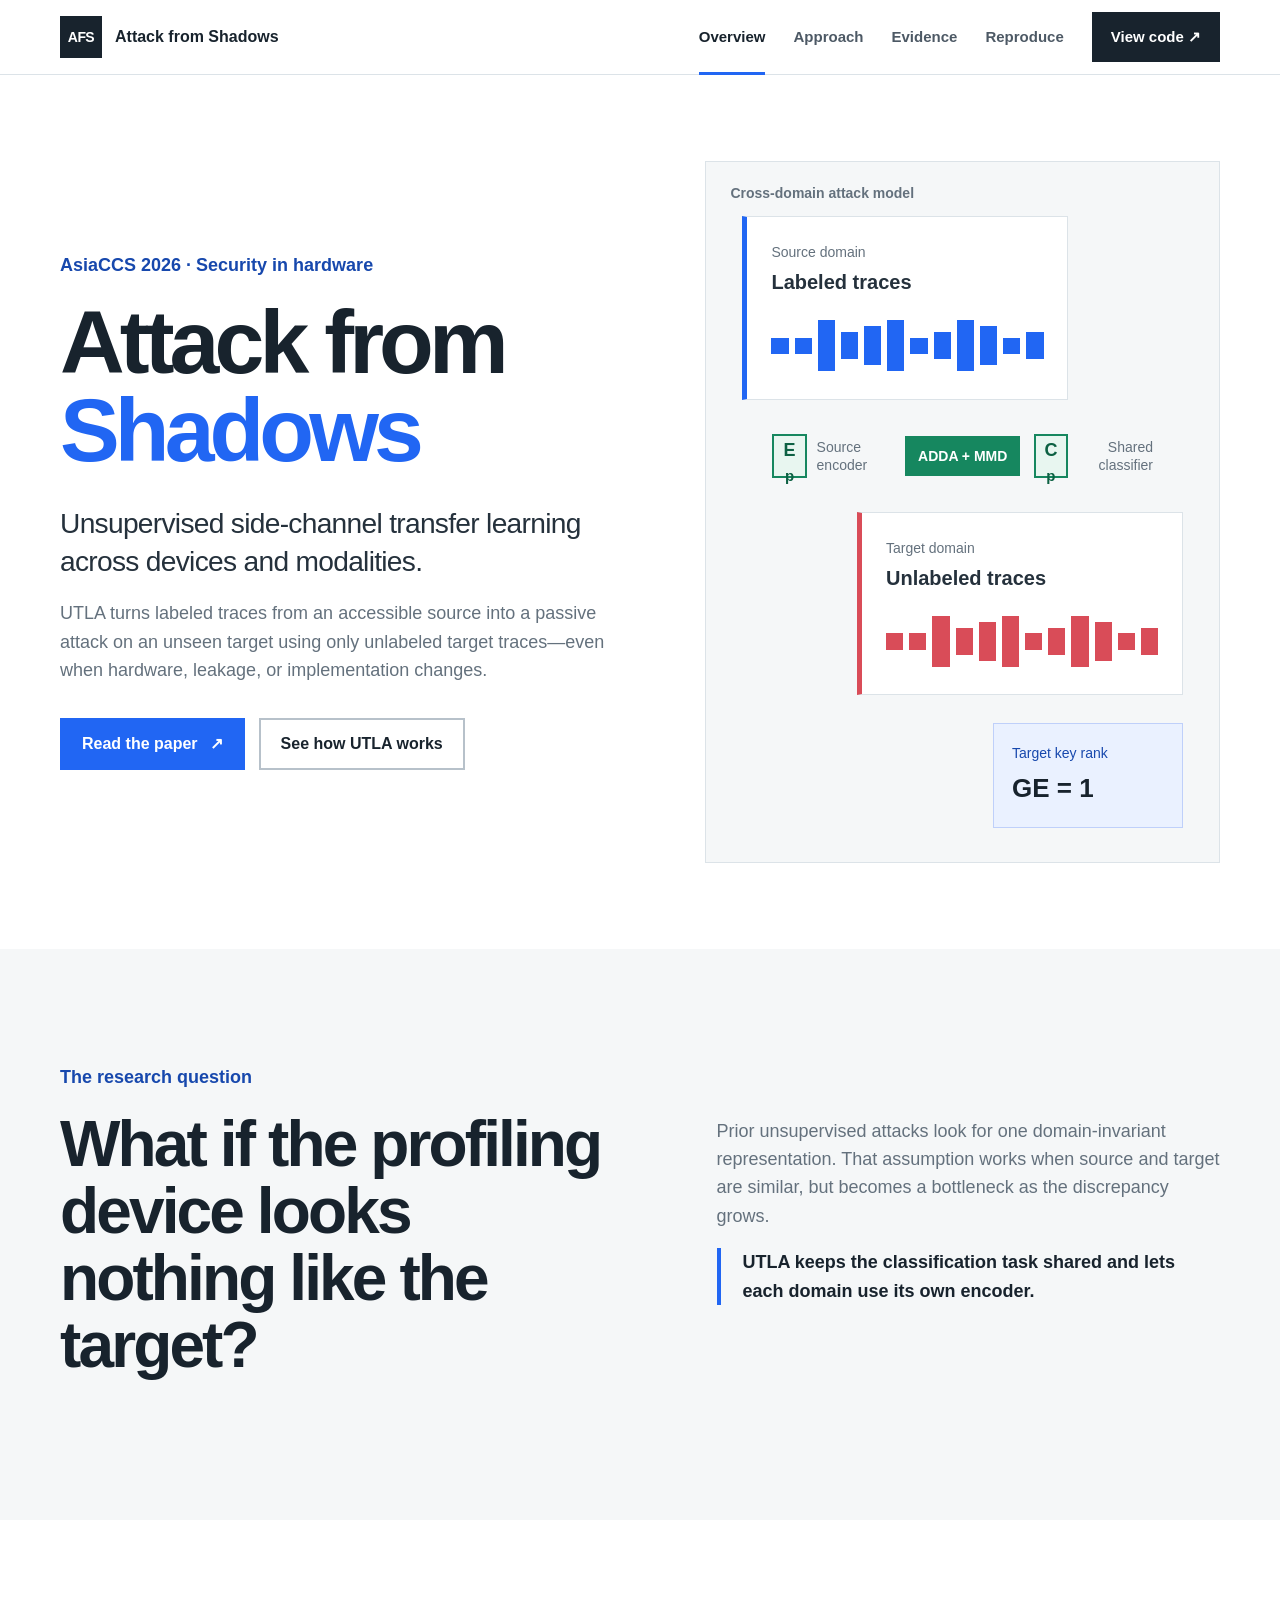
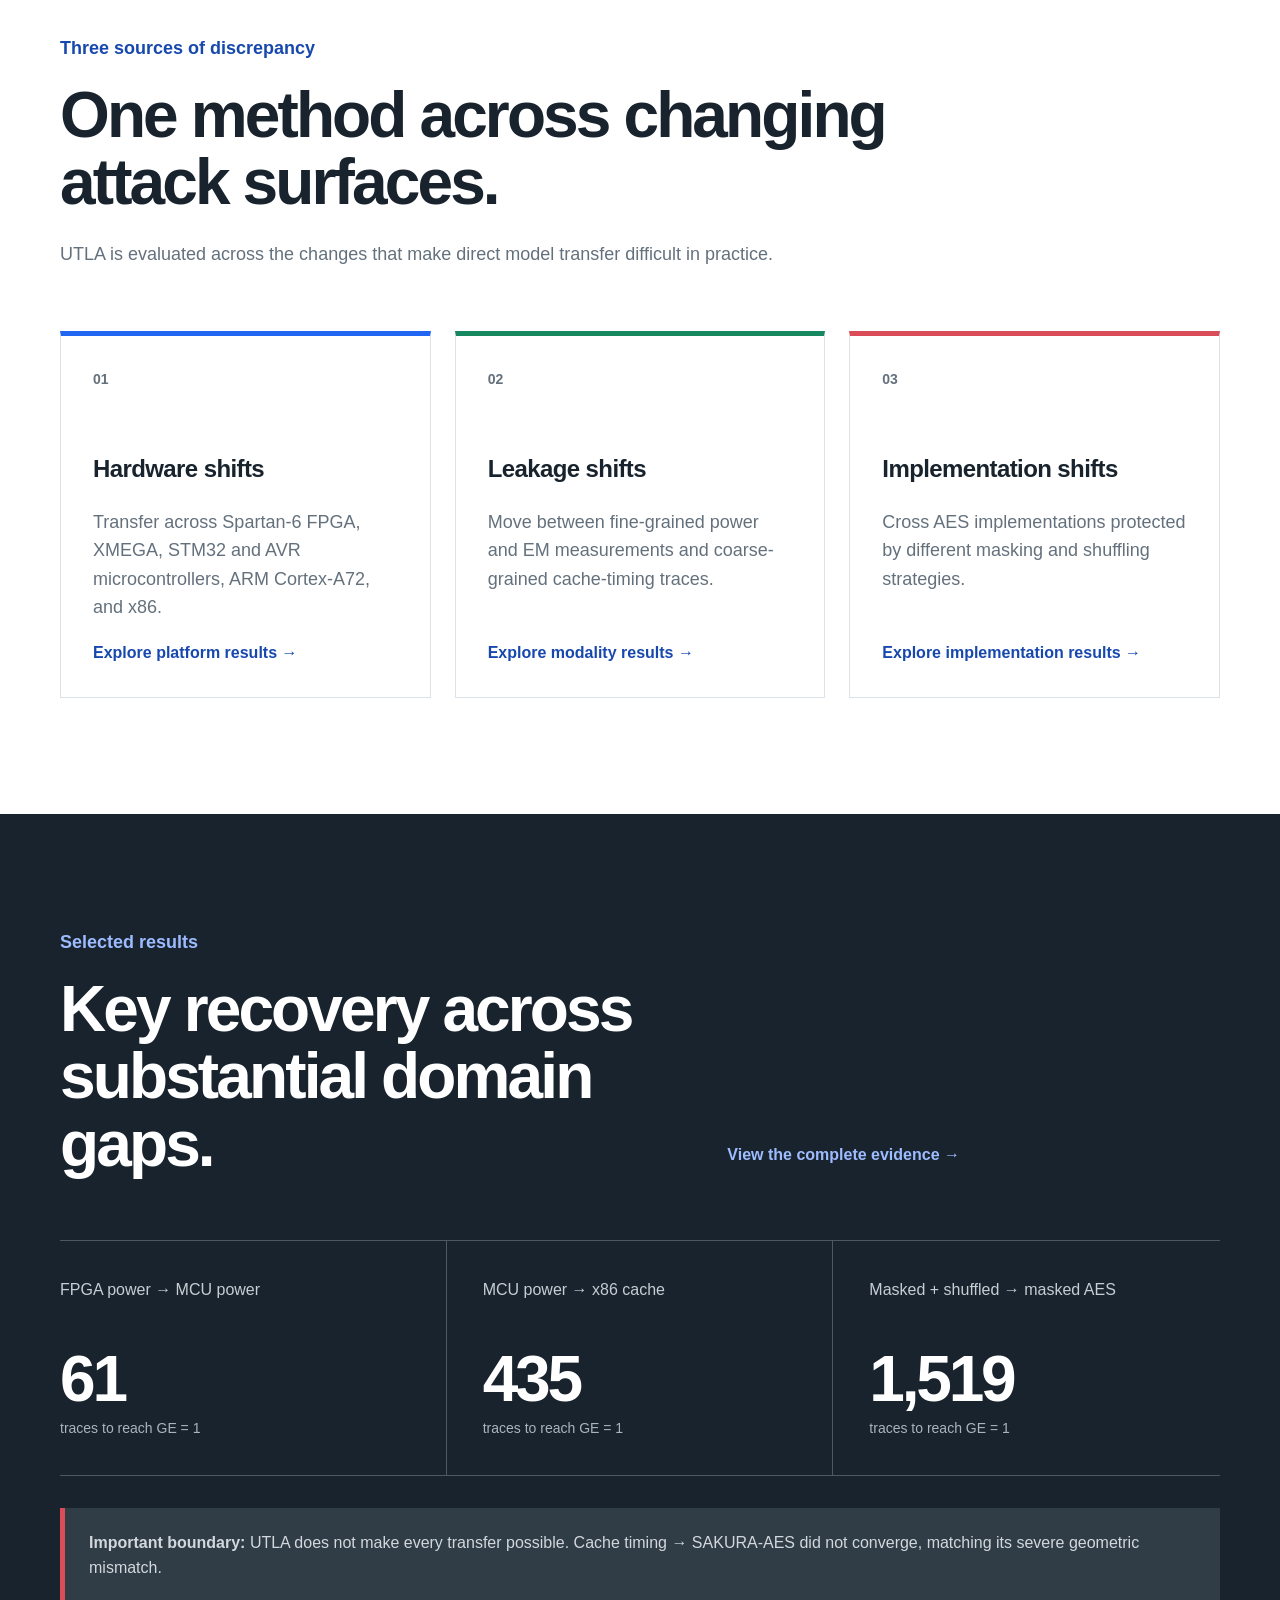
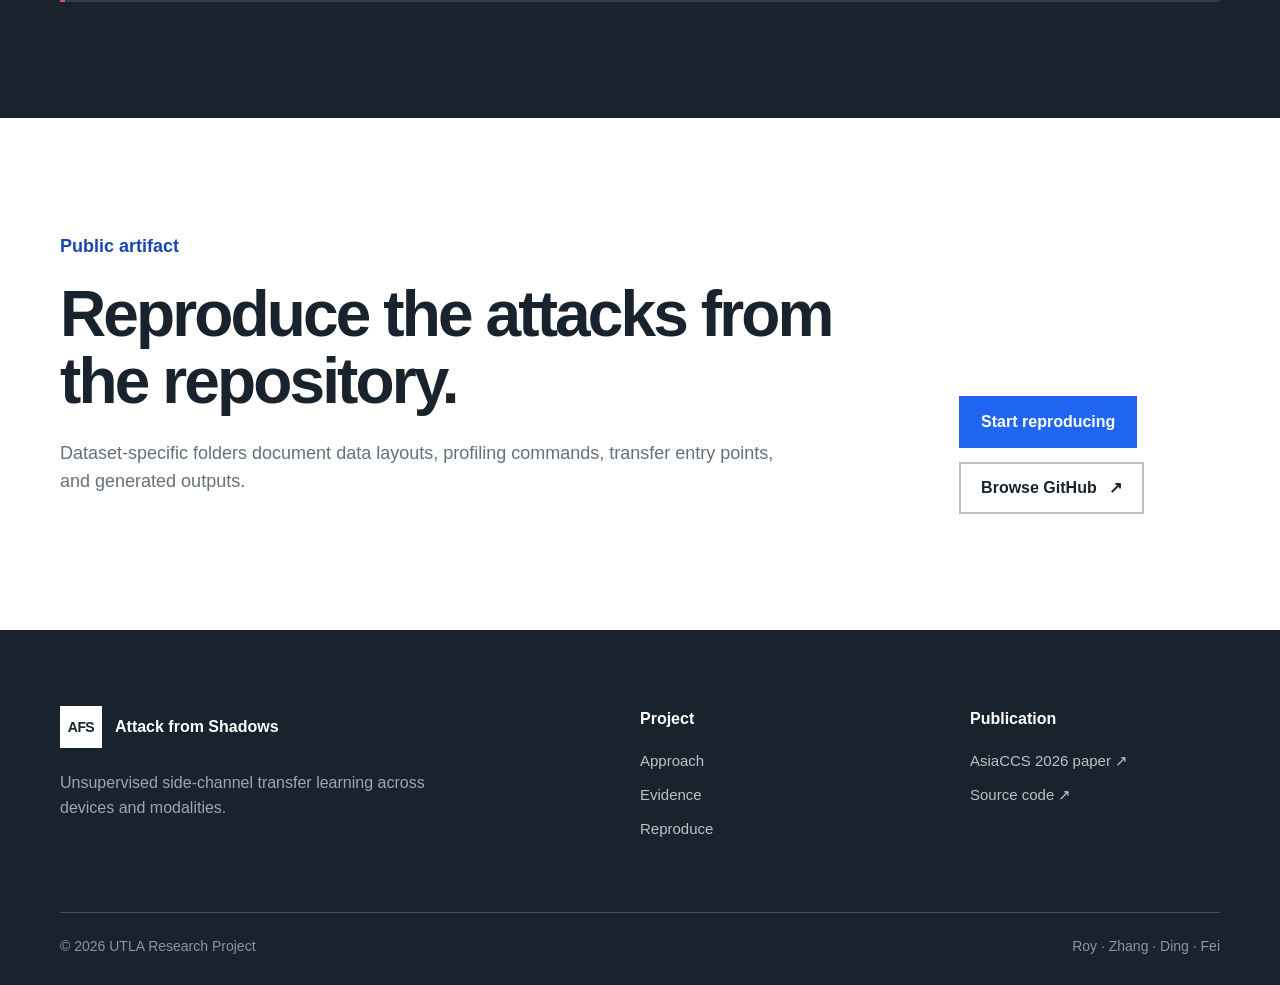
==== commit be5edfdb: "Apply research website design system" ====
--- a/docs/index.html
+++ b/docs/index.html
@@ -3,25 +3,14 @@
   <head>
     <meta charset="utf-8" />
     <meta name="viewport" content="width=device-width, initial-scale=1" />
-    <meta name="theme-color" content="#0b1020" />
-    <meta
-      name="description"
-      content="UTLA is an unsupervised side-channel transfer learning attack across devices, leakage modalities, and implementations."
-    />
+    <meta name="theme-color" content="#ffffff" />
+    <meta name="description" content="UTLA is an unsupervised side-channel transfer learning attack across devices, leakage modalities, and implementations." />
     <meta property="og:title" content="Attack from Shadows — UTLA" />
-    <meta
-      property="og:description"
-      content="Unsupervised side-channel transfer learning across devices and modalities. AsiaCCS 2026."
-    />
+    <meta property="og:description" content="Unsupervised side-channel transfer learning across devices and modalities. AsiaCCS 2026." />
     <meta property="og:type" content="website" />
-    <meta property="og:image" content="https://noisyor.github.io/UTLA-Cross-Domain/assets/og.png" />
+    <meta property="og:image" content="https://noisyor.github.io/UTLA-Cross-Domain/assets/og-v2.png" />
     <meta name="twitter:card" content="summary_large_image" />
-    <meta name="twitter:title" content="Attack from Shadows — UTLA" />
-    <meta
-      name="twitter:description"
-      content="Unsupervised side-channel transfer learning across devices and modalities."
-    />
-    <meta name="twitter:image" content="https://noisyor.github.io/UTLA-Cross-Domain/assets/og.png" />
+    <meta name="twitter:image" content="https://noisyor.github.io/UTLA-Cross-Domain/assets/og-v2.png" />
     <title>Attack from Shadows — UTLA</title>
     <link rel="icon" href="assets/favicon.svg" type="image/svg+xml" />
     <link rel="stylesheet" href="styles.css" />
@@ -29,351 +18,85 @@
   </head>
   <body>
     <a class="skip-link" href="#content">Skip to content</a>
-
-    <header class="site-header" data-header>
-      <a class="wordmark" href="#top" aria-label="Attack from Shadows, home">
-        <span class="wordmark-mark" aria-hidden="true">A<span>F</span>S</span>
-        <span class="wordmark-text">Attack from Shadows</span>
-      </a>
-      <button class="menu-toggle" type="button" aria-expanded="false" aria-controls="site-nav">
-        <span class="sr-only">Toggle navigation</span>
-        <span></span><span></span>
-      </button>
-      <nav id="site-nav" class="site-nav" aria-label="Primary navigation">
-        <a href="#approach">Approach</a>
-        <a href="#evidence">Evidence</a>
-        <a href="#reproduce">Reproduce</a>
-        <a class="nav-code" href="https://github.com/noisyor/UTLA-Cross-Domain">GitHub <span>↗</span></a>
-      </nav>
+    <header class="site-header">
+      <div class="header-inner">
+        <a class="brand" href="index.html" aria-label="Attack from Shadows home"><span class="brand-mark">AFS</span><span>Attack from Shadows</span></a>
+        <button class="menu-toggle" type="button" aria-expanded="false" aria-controls="site-nav"><span class="sr-only">Toggle navigation</span><i></i><i></i></button>
+        <nav id="site-nav" class="site-nav" aria-label="Primary navigation">
+          <a href="index.html" aria-current="page">Overview</a>
+          <a href="approach.html">Approach</a>
+          <a href="evidence.html">Evidence</a>
+          <a href="reproduce.html">Reproduce</a>
+          <a class="nav-action" href="https://github.com/noisyor/UTLA-Cross-Domain">View code <span aria-hidden="true">↗</span></a>
+        </nav>
+      </div>
     </header>
 
     <main id="content">
-      <section class="hero" id="top">
-        <div class="hero-grid page-shell">
-          <div class="hero-copy">
-            <p class="eyebrow"><span></span> AsiaCCS 2026 · Security in Hardware</p>
-            <h1>Attack from<br /><em>Shadows</em></h1>
-            <p class="hero-deck">
-              Unsupervised side-channel transfer learning across devices and modalities.
-            </p>
-            <p class="hero-summary">
-              UTLA turns labeled traces from an accessible source into a passive attack on an unseen target—using only unlabeled target traces, even when hardware, leakage, or implementation changes.
-            </p>
-            <div class="hero-actions">
-              <a class="button button-primary" href="https://doi.org/10.1145/3779208.3805969">Read the paper <span>↗</span></a>
-              <a class="button button-secondary" href="https://github.com/noisyor/UTLA-Cross-Domain">Explore the code <span>↗</span></a>
-            </div>
-          </div>
-
-          <div class="hero-visual" aria-label="Source traces adapt to unlabeled target traces through separate encoders and a shared classifier">
-            <div class="scope-label">PASSIVE ATTACK / LIVE TRANSFER</div>
-            <div class="trace-card trace-source">
-              <div class="trace-meta"><span>01 · SOURCE</span><b>LABELED</b></div>
-              <div class="trace-wave" aria-hidden="true">
-                <i></i><i></i><i></i><i></i><i></i><i></i><i></i><i></i><i></i><i></i><i></i><i></i><i></i><i></i><i></i><i></i><i></i><i></i><i></i><i></i><i></i><i></i><i></i><i></i>
-              </div>
-              <p>Power · EM · cache</p>
-            </div>
-            <div class="adaptation-rail" aria-hidden="true">
-              <span>separate encoders</span><b>ADDA + MMD</b><span>shared classifier</span>
-            </div>
-            <div class="trace-card trace-target">
-              <div class="trace-meta"><span>02 · TARGET</span><b>UNLABELED</b></div>
-              <div class="trace-wave target-wave" aria-hidden="true">
-                <i></i><i></i><i></i><i></i><i></i><i></i><i></i><i></i><i></i><i></i><i></i><i></i><i></i><i></i><i></i><i></i><i></i><i></i><i></i><i></i><i></i><i></i><i></i><i></i>
-              </div>
-              <p>Unknown key · passive observations</p>
-            </div>
-            <div class="key-result">
-              <span>KEY RANK</span>
-              <strong>GE = 1</strong>
-              <small>recovered</small>
-            </div>
+      <section class="hero page-shell">
+        <div class="hero-copy">
+          <p class="eyebrow">AsiaCCS 2026 · Security in hardware</p>
+          <h1>Attack from <span>Shadows</span></h1>
+          <p class="hero-deck">Unsupervised side-channel transfer learning across devices and modalities.</p>
+          <p class="hero-summary">UTLA turns labeled traces from an accessible source into a passive attack on an unseen target using only unlabeled target traces—even when hardware, leakage, or implementation changes.</p>
+          <div class="button-row">
+            <a class="button button-primary" href="https://doi.org/10.1145/3779208.3805969">Read the paper <span aria-hidden="true">↗</span></a>
+            <a class="button button-secondary" href="approach.html">See how UTLA works</a>
           </div>
         </div>
-
-        <div class="hero-stats page-shell" aria-label="Selected results">
-          <div><strong>61</strong><span>traces</span><p>FPGA power → MCU power</p></div>
-          <div><strong>435</strong><span>traces</span><p>MCU power → x86 cache</p></div>
-          <div><strong>1,519</strong><span>traces</span><p>masked + shuffled → masked AES</p></div>
-          <div><strong>8</strong><span>datasets</span><p>power, EM, and cache timing</p></div>
+        <div class="system-visual" aria-label="A labeled source signal and an unlabeled target signal use separate encoders with a shared classifier">
+          <div class="visual-label">Cross-domain attack model</div>
+          <div class="domain source-domain">
+            <span>Source domain</span><strong>Labeled traces</strong>
+            <div class="signal signal-blue" aria-hidden="true"><i></i><i></i><i></i><i></i><i></i><i></i><i></i><i></i><i></i><i></i><i></i><i></i></div>
+          </div>
+          <div class="model-path" aria-hidden="true">
+            <div><span>E<sub>p</sub></span><small>Source encoder</small></div>
+            <b>ADDA + MMD</b>
+            <div><span>C<sub>p</sub></span><small>Shared classifier</small></div>
+          </div>
+          <div class="domain target-domain">
+            <span>Target domain</span><strong>Unlabeled traces</strong>
+            <div class="signal signal-red" aria-hidden="true"><i></i><i></i><i></i><i></i><i></i><i></i><i></i><i></i><i></i><i></i><i></i><i></i></div>
+          </div>
+          <div class="visual-outcome"><span>Target key rank</span><strong>GE = 1</strong></div>
         </div>
       </section>
 
-      <section class="question section page-shell" aria-labelledby="question-title">
-        <div class="section-kicker">THE PROBLEM</div>
-        <div class="question-grid">
-          <div>
-            <h2 id="question-title">What if the profiling device looks nothing like the target?</h2>
-          </div>
-          <div class="question-copy">
-            <p>
-              Prior unsupervised attacks look for one domain-invariant representation. That works when source and target are similar. As discrepancy grows, the common encoder becomes the bottleneck.
-            </p>
-            <p class="accent-line">UTLA keeps the task shared and lets each domain speak through its own encoder.</p>
-          </div>
-        </div>
-        <div class="shift-grid">
-          <article>
-            <span class="shift-number">01</span>
-            <h3>Hardware shifts</h3>
-            <p>Spartan-6 FPGA, XMEGA and STM32 microcontrollers, AVR, ARM Cortex-A72, and x86.</p>
-            <div class="shift-meter"><i style="width: 72%"></i></div>
-          </article>
-          <article>
-            <span class="shift-number">02</span>
-            <h3>Leakage shifts</h3>
-            <p>Fine-grained power and EM measurements transfer into coarse-grained cache timing.</p>
-            <div class="shift-meter"><i style="width: 88%"></i></div>
-          </article>
-          <article>
-            <span class="shift-number">03</span>
-            <h3>Implementation shifts</h3>
-            <p>UTLA crosses AES implementations protected by different masking and shuffling strategies.</p>
-            <div class="shift-meter"><i style="width: 96%"></i></div>
-          </article>
+      <section class="section section-tint">
+        <div class="page-shell split-heading">
+          <div><p class="eyebrow">The research question</p><h2>What if the profiling device looks nothing like the target?</h2></div>
+          <div class="prose"><p>Prior unsupervised attacks look for one domain-invariant representation. That assumption works when source and target are similar, but becomes a bottleneck as the discrepancy grows.</p><p class="key-sentence">UTLA keeps the classification task shared and lets each domain use its own encoder.</p></div>
         </div>
       </section>
 
-      <section class="approach section" id="approach" aria-labelledby="approach-title">
-        <div class="page-shell">
-          <div class="section-heading">
-            <div>
-              <p class="section-kicker">THE APPROACH</p>
-              <h2 id="approach-title">One classifier.<br /><em>Two encoders.</em></h2>
-            </div>
-            <p>
-              UTLA freezes the source classifier, trains a target-specific encoder adversarially, and adds explicit multi-layer MMD regularization to stabilize alignment under large domain gaps.
-            </p>
-          </div>
-
-          <figure class="method-figure">
-            <div class="figure-frame">
-              <img src="assets/utla-pipeline.png" alt="UTLA pipeline with source and target encoders, shared classifier, discriminator, and MMD alignment" loading="lazy" />
-            </div>
-            <figcaption><span>FIG. 01</span> The target encoder adapts while the source classifier remains fixed.</figcaption>
-          </figure>
-
-          <div class="method-steps">
-            <article>
-              <span>01</span>
-              <h3>Profile</h3>
-              <p>Train source encoder E<sub>p</sub> and classifier C<sub>p</sub> on labeled traces from a controlled device.</p>
-            </article>
-            <article>
-              <span>02</span>
-              <h3>Adapt</h3>
-              <p>Learn target encoder E<sub>t</sub> from unlabeled target traces with adversarial training and MMD.</p>
-            </article>
-            <article>
-              <span>03</span>
-              <h3>Recover</h3>
-              <p>Pair E<sub>t</sub> with the frozen C<sub>p</sub>, rank key hypotheses, and recover the target key.</p>
-            </article>
-          </div>
-
-          <div class="formula-strip" aria-label="UTLA encoder objective">
-            <span>Target encoder objective</span>
-            <strong>ℒ*<sub>advE</sub> = ℒ<sub>advE</sub> + Σ λ<sub>i</sub> · MMD²(F<sub>p,i</sub>, F<sub>t,i</sub>)</strong>
-            <p>Adversarial alignment <i>+</i> explicit multi-layer distribution matching</p>
-          </div>
+      <section class="section page-shell">
+        <div class="section-heading"><p class="eyebrow">Three sources of discrepancy</p><h2>One method across changing attack surfaces.</h2><p>UTLA is evaluated across the changes that make direct model transfer difficult in practice.</p></div>
+        <div class="concept-grid">
+          <article class="concept-card accent-blue"><span>01</span><h3>Hardware shifts</h3><p>Transfer across Spartan-6 FPGA, XMEGA, STM32 and AVR microcontrollers, ARM Cortex-A72, and x86.</p><a href="evidence.html">Explore platform results →</a></article>
+          <article class="concept-card accent-green"><span>02</span><h3>Leakage shifts</h3><p>Move between fine-grained power and EM measurements and coarse-grained cache-timing traces.</p><a href="evidence.html">Explore modality results →</a></article>
+          <article class="concept-card accent-red"><span>03</span><h3>Implementation shifts</h3><p>Cross AES implementations protected by different masking and shuffling strategies.</p><a href="evidence.html">Explore implementation results →</a></article>
         </div>
       </section>
 
-      <section class="evidence section page-shell" id="evidence" aria-labelledby="evidence-title">
-        <div class="section-heading evidence-heading">
-          <div>
-            <p class="section-kicker">THE EVIDENCE</p>
-            <h2 id="evidence-title">Transfer that survives<br /><em>the domain gap.</em></h2>
+      <section class="section results-preview">
+        <div class="page-shell">
+          <div class="section-heading compact-heading"><p class="eyebrow">Selected results</p><h2>Key recovery across substantial domain gaps.</h2><a class="text-link" href="evidence.html">View the complete evidence →</a></div>
+          <div class="metric-row">
+            <article><span>FPGA power → MCU power</span><strong>61</strong><p>traces to reach GE = 1</p></article>
+            <article><span>MCU power → x86 cache</span><strong>435</strong><p>traces to reach GE = 1</p></article>
+            <article><span>Masked + shuffled → masked AES</span><strong>1,519</strong><p>traces to reach GE = 1</p></article>
           </div>
-          <p>
-            N<sub>GE</sub> is the number of target traces required to reach guessing entropy 1. Lower is better; “N.C.” means the method did not recover the key within 25,000 traces.
-          </p>
-        </div>
-
-        <div class="filter-bar" role="group" aria-label="Filter results by transfer type">
-          <button class="active" type="button" data-filter="all">All transfers</button>
-          <button type="button" data-filter="platform">Platform</button>
-          <button type="button" data-filter="modality">Modality</button>
-          <button type="button" data-filter="implementation">Implementation</button>
-        </div>
-
-        <div class="results-grid" aria-live="polite">
-          <article class="result-card featured" data-category="platform">
-            <div class="result-top"><span>DIFFERENT PLATFORM</span><b>POWER → POWER</b></div>
-            <div class="transfer-pair"><strong>Spartan-6</strong><i>→</i><strong>XMEGA</strong></div>
-            <p>SAKURA-AES to XMEGA power</p>
-            <div class="result-value"><strong>61</strong><span>N<sub>GE</sub><br />traces</span></div>
-            <div class="comparison"><span>Prior unsupervised methods</span><b>3,210 / 4,123 / N.C.</b></div>
-          </article>
-
-          <article class="result-card" data-category="modality">
-            <div class="result-top"><span>DIFFERENT MODALITY</span><b>POWER → CACHE</b></div>
-            <div class="transfer-pair"><strong>XMEGA</strong><i>→</i><strong>x86</strong></div>
-            <p>Power traces to Flush+Flush timing</p>
-            <div class="result-value"><strong>435</strong><span>N<sub>GE</sub><br />traces</span></div>
-            <div class="comparison"><span>Prior unsupervised methods</span><b>N.C. across all</b></div>
-          </article>
-
-          <article class="result-card" data-category="implementation">
-            <div class="result-top"><span>DIFFERENT IMPLEMENTATION</span><b>MASK + SHUFFLE → MASK</b></div>
-            <div class="transfer-pair"><strong>ASCADv2</strong><i>→</i><strong>ASCADv1</strong></div>
-            <p>STM32 power to AVR EM</p>
-            <div class="result-value"><strong>1,519</strong><span>N<sub>GE</sub><br />traces</span></div>
-            <div class="comparison"><span>Prior unsupervised methods</span><b>N.C. across all</b></div>
-          </article>
-
-          <article class="result-card compact" data-category="modality">
-            <div class="result-top"><span>SAME PLATFORM</span><b>EM → POWER</b></div>
-            <div class="transfer-pair"><strong>XMEGA</strong><i>→</i><strong>XMEGA</strong></div>
-            <div class="result-value"><strong>47</strong><span>N<sub>GE</sub> traces</span></div>
-          </article>
-
-          <article class="result-card compact" data-category="platform modality">
-            <div class="result-top"><span>PLATFORM + MODALITY</span><b>FPGA POWER → MCU EM</b></div>
-            <div class="transfer-pair"><strong>SAKURA</strong><i>→</i><strong>XMEGA</strong></div>
-            <div class="result-value"><strong>142</strong><span>N<sub>GE</sub> traces</span></div>
-          </article>
-
-          <article class="result-card compact" data-category="platform modality">
-            <div class="result-top"><span>PLATFORM + MODALITY</span><b>ARM EM → MCU POWER</b></div>
-            <div class="transfer-pair"><strong>CHES25</strong><i>→</i><strong>XMEGA</strong></div>
-            <div class="result-value"><strong>56</strong><span>N<sub>GE</sub> traces</span></div>
-          </article>
-        </div>
-
-        <div class="evidence-note">
-          <span>BOUNDARY</span>
-          <p>UTLA does not make every transfer possible. Cache timing → SAKURA-AES did not converge, matching its severe geometric mismatch (α<sub>T</sub> = 14.20).</p>
+          <p class="boundary-note"><strong>Important boundary:</strong> UTLA does not make every transfer possible. Cache timing → SAKURA-AES did not converge, matching its severe geometric mismatch.</p>
         </div>
       </section>
 
-      <section class="visual-proof section" aria-labelledby="proof-title">
-        <div class="page-shell">
-          <div class="section-heading">
-            <div>
-              <p class="section-kicker">WHY IT WORKS</p>
-              <h2 id="proof-title">Alignment without<br /><em>identity.</em></h2>
-            </div>
-            <p>
-              Separate encoders lower the shared-task error when one common representation cannot explain both domains. MMD supplies the explicit signal that keeps adversarial adaptation stable.
-            </p>
-          </div>
-          <div class="proof-grid">
-            <figure class="proof-main">
-              <img src="assets/shared-vs-separate.png" alt="Comparison between prior shared-encoder approaches and UTLA's separate source and target encoders" loading="lazy" />
-              <figcaption><span>FIG. 02</span> Shared encoder versus UTLA’s separate-encoder design.</figcaption>
-            </figure>
-            <div class="proof-side">
-              <figure>
-                <img src="assets/convergence.png" alt="Guessing entropy and training loss converging during XMEGA EM to power transfer" loading="lazy" />
-                <figcaption><span>LOSS</span> Unsupervised loss stabilizes as GE reaches 1.</figcaption>
-              </figure>
-              <blockquote>
-                <p>Public side-channel datasets can become attack assets against unseen devices implementing the same cryptographic algorithm.</p>
-                <cite>Security implication</cite>
-              </blockquote>
-            </div>
-          </div>
-        </div>
-      </section>
-
-      <section class="benchmarks section page-shell" aria-labelledby="benchmarks-title">
-        <p class="section-kicker">EVALUATION SURFACE</p>
-        <h2 id="benchmarks-title">Eight datasets. Three leakage modalities. One attack question.</h2>
-        <div class="benchmark-grid">
-          <a href="https://github.com/noisyor/UTLA-Cross-Domain/tree/main/XMEGA-Power"><span>POWER</span><strong>XMEGA</strong><small>8-bit MCU · 500 samples</small></a>
-          <a href="https://github.com/noisyor/UTLA-Cross-Domain/tree/main/XMEGA-EM"><span>EM</span><strong>XMEGA</strong><small>8-bit MCU · 1,500 samples</small></a>
-          <a href="https://github.com/noisyor/UTLA-Cross-Domain/tree/main/Sakura-AES"><span>POWER</span><strong>SAKURA-AES</strong><small>Spartan-6 FPGA · 1,000 samples</small></a>
-          <a href="https://github.com/noisyor/UTLA-Cross-Domain/tree/main/ASCADv1-variable-key"><span>EM</span><strong>ASCADv1</strong><small>AVR MCU · masking</small></a>
-          <a href="https://github.com/noisyor/UTLA-Cross-Domain/tree/main/ASCADv2"><span>POWER</span><strong>ASCADv2</strong><small>STM32 · masking + shuffling</small></a>
-          <a href="https://github.com/noisyor/UTLA-Cross-Domain/tree/main/x86-Cache"><span>CACHE</span><strong>x86</strong><small>Intel i7 · Flush+Flush</small></a>
-          <a href="https://github.com/noisyor/UTLA-Cross-Domain/tree/main/CHES-2025"><span>EM</span><strong>CHES25</strong><small>ARM Cortex-A72 · 7,000 samples</small></a>
-          <div class="benchmark-summary"><span>PUBLIC DATA</span><strong>25K</strong><small>fixed target-trace adaptation budget</small></div>
-        </div>
-      </section>
-
-      <section class="reproduce section" id="reproduce" aria-labelledby="reproduce-title">
-        <div class="page-shell reproduce-grid">
-          <div class="reproduce-copy">
-            <p class="section-kicker">REPRODUCE THE WORK</p>
-            <h2 id="reproduce-title">From public traces<br />to a transfer run.</h2>
-            <p>The repository groups scripts by source dataset. Each folder documents its expected data layout, profiling command, transfer entry point, and output directories.</p>
-            <a class="button button-primary" href="https://github.com/noisyor/UTLA-Cross-Domain">Open repository <span>↗</span></a>
-          </div>
-
-          <div class="terminal" aria-label="Example commands for reproducing UTLA">
-            <div class="terminal-bar"><span></span><span></span><span></span><b>UTLA / QUICK START</b></div>
-            <div class="command-block">
-              <span class="command-label">01 · INSTALL</span>
-              <code><i>$</i> pip install -r requirements.txt</code>
-              <button type="button" data-copy="pip install -r requirements.txt">Copy</button>
-            </div>
-            <div class="command-block">
-              <span class="command-label">02 · PROFILE SOURCE</span>
-              <code><i>$</i> python Source_Profiling.py 1 1</code>
-              <button type="button" data-copy="python Source_Profiling.py 1 1">Copy</button>
-            </div>
-            <div class="command-block">
-              <span class="command-label">03 · TRANSFER</span>
-              <code><i>$</i> python UTLA_from_Sakura_to_XMEGA-Power.py 1 1 2</code>
-              <button type="button" data-copy="python UTLA_from_Sakura_to_XMEGA-Power.py 1 1 2">Copy</button>
-            </div>
-            <p>Run experiment scripts from inside their dataset directory so relative paths resolve correctly.</p>
-          </div>
-        </div>
-
-        <div class="workflow page-shell">
-          <div><span>01</span><strong>Download</strong><p>Place public traces in the documented Data path.</p></div>
-          <div><span>02</span><strong>Profile</strong><p>Train the encoder and classifier on labeled source traces.</p></div>
-          <div><span>03</span><strong>Adapt</strong><p>Train the target encoder using unlabeled target traces.</p></div>
-          <div><span>04</span><strong>Evaluate</strong><p>Measure the trace count needed to reach GE = 1.</p></div>
-        </div>
-      </section>
-
-      <section class="citation section page-shell" aria-labelledby="citation-title">
-        <div>
-          <p class="section-kicker">CITE THE PAPER</p>
-          <h2 id="citation-title">Attack from Shadows</h2>
-          <p>Saion K. Roy, Ziyue Zhang, Aidong Adam Ding, and Yunsi Fei. ACM Asia Conference on Computer and Communications Security, 2026.</p>
-          <div class="citation-links">
-            <a href="https://doi.org/10.1145/3779208.3805969">DOI: 10.1145/3779208.3805969 ↗</a>
-            <button type="button" data-copy="@inproceedings{roy2026attack, title={Attack from Shadows: Unsupervised Side-channel Transfer Learning across Devices and Modalities}, author={Roy, Saion K. and Zhang, Ziyue and Ding, Aidong Adam and Fei, Yunsi}, booktitle={ACM Asia Conference on Computer and Communications Security}, year={2026}, doi={10.1145/3779208.3805969}}">Copy BibTeX</button>
-          </div>
-        </div>
-        <div class="paper-card" aria-hidden="true">
-          <span>ASIA CCS ’26</span>
-          <strong>Attack<br />from<br /><em>Shadows</em></strong>
-          <small>Roy · Zhang · Ding · Fei</small>
-          <i>UTLA</i>
-        </div>
+      <section class="section page-shell callout">
+        <div><p class="eyebrow">Public artifact</p><h2>Reproduce the attacks from the repository.</h2><p>Dataset-specific folders document data layouts, profiling commands, transfer entry points, and generated outputs.</p></div>
+        <div class="button-row"><a class="button button-primary" href="reproduce.html">Start reproducing</a><a class="button button-secondary" href="https://github.com/noisyor/UTLA-Cross-Domain">Browse GitHub <span aria-hidden="true">↗</span></a></div>
       </section>
     </main>
 
-    <footer class="site-footer">
-      <div class="page-shell footer-grid">
-        <div>
-          <a class="wordmark footer-wordmark" href="#top"><span class="wordmark-mark" aria-hidden="true">A<span>F</span>S</span></a>
-          <p>Unsupervised side-channel transfer learning across devices and modalities.</p>
-        </div>
-        <div>
-          <span>PROJECT</span>
-          <a href="https://doi.org/10.1145/3779208.3805969">Paper</a>
-          <a href="https://github.com/noisyor/UTLA-Cross-Domain">Code</a>
-        </div>
-        <div>
-          <span>AUTHORS</span>
-          <p>Saion K. Roy<br />Ziyue Zhang<br />Aidong Adam Ding<br />Yunsi Fei</p>
-        </div>
-        <div>
-          <span>VENUE</span>
-          <p>AsiaCCS 2026<br />Bangalore, India</p>
-        </div>
-      </div>
-      <div class="footer-bottom page-shell">
-        <span>© 2026 UTLA Research Project</span>
-        <span>Built from the paper and public artifact.</span>
-      </div>
-    </footer>
+    <footer class="site-footer"><div class="page-shell footer-grid"><div><a class="brand" href="index.html"><span class="brand-mark">AFS</span><span>Attack from Shadows</span></a><p>Unsupervised side-channel transfer learning across devices and modalities.</p></div><div><strong>Project</strong><a href="approach.html">Approach</a><a href="evidence.html">Evidence</a><a href="reproduce.html">Reproduce</a></div><div><strong>Publication</strong><a href="https://doi.org/10.1145/3779208.3805969">AsiaCCS 2026 paper ↗</a><a href="https://github.com/noisyor/UTLA-Cross-Domain">Source code ↗</a></div></div><div class="page-shell footer-bottom"><span>© 2026 UTLA Research Project</span><span>Roy · Zhang · Ding · Fei</span></div></footer>
   </body>
 </html>
--- a/docs/styles.css
+++ b/docs/styles.css
@@ -1,343 +1,267 @@
 :root {
-  --ink: #0b1020;
-  --ink-soft: #151c31;
-  --paper: #f5f0e8;
-  --paper-deep: #e8e0d4;
-  --white: #fffdf8;
-  --cyan: #33d7dc;
-  --pink: #ff4f9a;
-  --yellow: #ffd84d;
-  --muted: #778096;
-  --line: rgba(11, 16, 32, 0.16);
-  --dark-line: rgba(255, 255, 255, 0.15);
-  --max: 1240px;
-  --serif: Georgia, "Times New Roman", serif;
-  --sans: Inter, ui-sans-serif, -apple-system, BlinkMacSystemFont, "Segoe UI", sans-serif;
-  --mono: "SFMono-Regular", Consolas, "Liberation Mono", monospace;
+  --charcoal: #25313c;
+  --charcoal-deep: #18232d;
+  --muted: #64717d;
+  --line: #dce3e8;
+  --surface: #f5f7f8;
+  --white: #ffffff;
+  --blue: #2166f3;
+  --blue-light: #eaf1ff;
+  --blue-dark: #1748ad;
+  --green: #16875f;
+  --green-light: #e8f6f0;
+  --green-dark: #0d6143;
+  --red: #d94c58;
+  --red-light: #fff0f1;
+  --red-dark: #a52f3a;
+  --max: 1320px;
+  --reading: 780px;
+  --font: Arial, Helvetica, sans-serif;
 }
 
 * { box-sizing: border-box; }
 html { scroll-behavior: smooth; }
-body {
-  margin: 0;
-  color: var(--ink);
-  background: var(--paper);
-  font-family: var(--sans);
-  font-size: 18px;
-  line-height: 1.6;
-  text-rendering: optimizeLegibility;
-}
-body::selection { background: var(--yellow); color: var(--ink); }
+body { margin: 0; color: var(--charcoal); background: var(--white); font: 18px/1.58 var(--font); text-rendering: optimizeLegibility; }
+body::selection { color: var(--charcoal-deep); background: #dce8ff; }
 a { color: inherit; text-decoration: none; }
 button { font: inherit; }
-img { max-width: 100%; display: block; }
-.page-shell { width: min(calc(100% - 48px), var(--max)); margin-inline: auto; }
-.section { padding-block: 128px; }
-.sr-only { position: absolute; width: 1px; height: 1px; padding: 0; margin: -1px; overflow: hidden; clip: rect(0,0,0,0); white-space: nowrap; border: 0; }
-.skip-link { position: fixed; top: 12px; left: 12px; z-index: 999; padding: 10px 16px; background: var(--yellow); color: var(--ink); transform: translateY(-150%); }
+img { display: block; max-width: 100%; }
+p, h1, h2, h3, figure, blockquote { margin-top: 0; }
+.page-shell { width: min(calc(100% - 120px), var(--max)); margin-inline: auto; }
+.section { padding-block: 116px; }
+.section-tint { background: var(--surface); }
+.sr-only { position: absolute; width: 1px; height: 1px; padding: 0; margin: -1px; overflow: hidden; clip: rect(0, 0, 0, 0); white-space: nowrap; border: 0; }
+.skip-link { position: fixed; top: 12px; left: 12px; z-index: 100; padding: 10px 16px; color: var(--white); background: var(--blue-dark); transform: translateY(-160%); }
 .skip-link:focus { transform: none; }
 
-.site-header {
-  position: fixed;
-  inset: 0 0 auto;
-  z-index: 50;
-  height: 80px;
-  padding: 0 max(24px, calc((100vw - var(--max)) / 2));
-  display: flex;
-  align-items: center;
-  justify-content: space-between;
-  color: var(--white);
-  border-bottom: 1px solid transparent;
-  transition: background 180ms ease, border-color 180ms ease, height 180ms ease;
-}
-.site-header.scrolled { height: 68px; background: rgba(11, 16, 32, 0.93); backdrop-filter: blur(16px); border-color: var(--dark-line); }
-.wordmark { display: inline-flex; align-items: center; gap: 14px; font-weight: 700; letter-spacing: -0.02em; }
-.wordmark-mark { width: 42px; height: 42px; display: grid; place-items: center; border: 1px solid currentColor; font: 700 13px/1 var(--mono); letter-spacing: -1px; transform: rotate(-2deg); }
-.wordmark-mark span { color: var(--pink); }
-.wordmark-text { font-size: 15px; }
-.site-nav { display: flex; align-items: center; gap: 30px; font-size: 14px; font-weight: 650; }
-.site-nav a { position: relative; }
-.site-nav a:not(.nav-code)::after { content: ""; position: absolute; inset: auto 0 -6px; height: 1px; background: var(--cyan); transform: scaleX(0); transform-origin: left; transition: transform 160ms ease; }
-.site-nav a:hover::after, .site-nav a:focus-visible::after { transform: scaleX(1); }
-.nav-code { padding: 10px 16px; border: 1px solid var(--dark-line); }
-.nav-code span { color: var(--cyan); }
+.site-header { position: sticky; top: 0; z-index: 50; background: rgba(255, 255, 255, 0.96); border-bottom: 1px solid var(--line); backdrop-filter: blur(12px); }
+.header-inner { width: min(calc(100% - 120px), var(--max)); min-height: 74px; margin-inline: auto; display: flex; align-items: center; justify-content: space-between; gap: 40px; }
+.brand { display: inline-flex; align-items: center; gap: 13px; font-size: 16px; font-weight: 700; color: var(--charcoal-deep); }
+.brand-mark { width: 42px; height: 42px; display: grid; place-items: center; color: var(--white); background: var(--charcoal-deep); font-size: 14px; letter-spacing: -0.04em; }
+.site-nav { display: flex; align-items: center; gap: 28px; font-size: 15px; font-weight: 700; }
+.site-nav > a:not(.nav-action) { position: relative; padding-block: 25px; color: #4d5965; }
+.site-nav > a:not(.nav-action)::after { content: ""; position: absolute; inset: auto 0 -1px; height: 3px; background: var(--blue); transform: scaleX(0); transform-origin: left; transition: transform 160ms ease; }
+.site-nav > a:hover, .site-nav > a:focus-visible, .site-nav > a[aria-current="page"] { color: var(--charcoal-deep); }
+.site-nav > a:hover::after, .site-nav > a:focus-visible::after, .site-nav > a[aria-current="page"]::after { transform: scaleX(1); }
+.nav-action { padding: 11px 17px; color: var(--white); background: var(--charcoal-deep); border: 2px solid var(--charcoal-deep); }
+.nav-action:hover, .nav-action:focus-visible { color: var(--charcoal-deep); background: var(--white); }
 .menu-toggle { display: none; }
 
-.hero { min-height: 100vh; padding: 150px 0 0; color: var(--white); background: var(--ink); overflow: hidden; position: relative; }
-.hero::before { content: ""; position: absolute; inset: 0; opacity: 0.32; pointer-events: none; background-image: linear-gradient(rgba(255,255,255,.055) 1px, transparent 1px), linear-gradient(90deg, rgba(255,255,255,.055) 1px, transparent 1px); background-size: 56px 56px; mask-image: linear-gradient(to bottom, black, transparent 88%); }
-.hero::after { content: ""; position: absolute; width: 620px; height: 620px; right: -290px; top: -310px; border: 1px solid rgba(51, 215, 220, .4); border-radius: 50%; box-shadow: 0 0 0 100px rgba(255,79,154,.025), 0 0 0 200px rgba(51,215,220,.025); }
-.hero-grid { position: relative; z-index: 1; display: grid; grid-template-columns: 1.08fr .92fr; gap: 90px; align-items: center; }
-.eyebrow, .section-kicker { margin: 0 0 26px; font: 700 12px/1.2 var(--mono); letter-spacing: .14em; text-transform: uppercase; }
-.eyebrow { color: #b9c4d8; display: flex; align-items: center; gap: 10px; }
-.eyebrow span { width: 26px; height: 2px; background: var(--pink); }
-h1, h2, h3, p { margin-top: 0; }
-h1 { margin: 0 0 28px; font: 400 clamp(68px, 8vw, 122px)/.82 var(--serif); letter-spacing: -.065em; }
-h1 em, h2 em { color: var(--cyan); font-weight: inherit; }
-.hero-deck { max-width: 610px; margin-bottom: 18px; font-size: clamp(22px, 2.1vw, 31px); line-height: 1.24; letter-spacing: -.035em; }
-.hero-summary { max-width: 640px; color: #aab4c7; font-size: 16px; line-height: 1.7; }
-.hero-actions { display: flex; flex-wrap: wrap; gap: 12px; margin-top: 34px; }
-.button { display: inline-flex; align-items: center; justify-content: center; gap: 16px; min-height: 52px; padding: 12px 20px; font-size: 14px; font-weight: 750; border: 1px solid transparent; transition: transform 160ms ease, background 160ms ease, color 160ms ease; }
+.eyebrow { margin-bottom: 22px; color: var(--blue-dark); font-size: 18px; font-weight: 700; line-height: 1.35; }
+h1 { margin-bottom: 30px; color: var(--charcoal-deep); font-size: clamp(60px, 7vw, 96px); line-height: 0.98; letter-spacing: -0.055em; }
+h1 span, h2 span { color: var(--blue); }
+h2 { margin-bottom: 24px; color: var(--charcoal-deep); font-size: clamp(44px, 5vw, 70px); line-height: 1.05; letter-spacing: -0.045em; }
+h3 { color: var(--charcoal-deep); font-size: 24px; line-height: 1.25; letter-spacing: -0.025em; }
+.button-row { display: flex; flex-wrap: wrap; gap: 14px; align-items: center; }
+.button { min-height: 52px; padding: 12px 20px; display: inline-flex; align-items: center; justify-content: center; gap: 12px; border: 2px solid transparent; font-size: 16px; font-weight: 700; line-height: 1.3; cursor: pointer; transition: color 150ms ease, background 150ms ease, border-color 150ms ease, transform 150ms ease; }
 .button:hover { transform: translateY(-2px); }
-.button-primary { background: var(--yellow); color: var(--ink); }
-.button-secondary { color: var(--white); border-color: var(--dark-line); }
-.button-secondary:hover { background: rgba(255,255,255,.06); }
-.button span { font-size: 17px; }
-
-.hero-visual { position: relative; min-height: 510px; padding-top: 34px; }
-.scope-label { position: absolute; top: 0; right: 0; color: #73809a; font: 10px/1 var(--mono); letter-spacing: .12em; }
-.trace-card { position: relative; padding: 23px; border: 1px solid var(--dark-line); background: rgba(21,28,49,.84); box-shadow: 0 24px 64px rgba(0,0,0,.24); }
-.trace-source { width: 88%; transform: rotate(-1deg); }
-.trace-target { width: 88%; margin: -2px 0 0 auto; transform: rotate(1deg); }
-.trace-meta { display: flex; justify-content: space-between; font: 700 10px/1 var(--mono); letter-spacing: .12em; color: #919bb0; }
-.trace-source .trace-meta b { color: var(--yellow); }
-.trace-target .trace-meta b { color: var(--pink); }
-.trace-card p { margin: 12px 0 0; color: #8590a5; font: 11px/1 var(--mono); }
-.trace-wave { height: 82px; margin-top: 18px; display: flex; align-items: center; gap: 4px; overflow: hidden; }
-.trace-wave i { flex: 1; min-width: 2px; height: 12%; background: var(--cyan); opacity: .88; animation: wave 4s ease-in-out infinite alternate; animation-delay: calc(var(--n, 1) * -90ms); }
-.trace-wave i:nth-child(3n) { height: 78%; }
-.trace-wave i:nth-child(4n) { height: 38%; }
-.trace-wave i:nth-child(5n) { height: 94%; }
-.trace-wave i:nth-child(7n) { height: 58%; }
-.target-wave i { background: var(--pink); }
-.adaptation-rail { position: relative; z-index: 2; width: 68%; min-height: 78px; margin: -10px auto; display: grid; grid-template-columns: 1fr auto 1fr; align-items: center; gap: 10px; color: #72809a; font: 8px/1.2 var(--mono); text-transform: uppercase; letter-spacing: .08em; }
-.adaptation-rail::before { content: ""; position: absolute; left: 50%; top: 8px; bottom: 8px; border-left: 1px dashed rgba(255,255,255,.3); }
-.adaptation-rail span:last-child { text-align: right; }
-.adaptation-rail b { position: relative; z-index: 2; padding: 10px; color: var(--ink); background: var(--yellow); font-size: 9px; }
-.key-result { position: absolute; z-index: 3; right: -8px; bottom: 28px; width: 144px; padding: 14px; color: var(--ink); background: var(--cyan); transform: rotate(-2deg); box-shadow: 10px 10px 0 var(--pink); }
-.key-result span, .key-result small { display: block; font: 9px/1.2 var(--mono); letter-spacing: .1em; }
-.key-result strong { display: block; margin: 5px 0; font: 700 25px/1 var(--mono); }
-
-.hero-stats { position: relative; z-index: 2; display: grid; grid-template-columns: repeat(4, 1fr); margin-top: 74px; border-top: 1px solid var(--dark-line); }
-.hero-stats > div { padding: 28px 24px 32px; border-right: 1px solid var(--dark-line); }
-.hero-stats > div:first-child { padding-left: 0; }
-.hero-stats > div:last-child { border-right: 0; }
-.hero-stats strong { font: 400 34px/1 var(--serif); }
-.hero-stats span { margin-left: 7px; color: var(--cyan); font: 10px/1 var(--mono); text-transform: uppercase; }
-.hero-stats p { margin: 8px 0 0; color: #7f899e; font-size: 12px; line-height: 1.35; }
-
-.section-kicker { color: #676d7c; }
-.question-grid { display: grid; grid-template-columns: 1.12fr .88fr; gap: 100px; align-items: start; }
-h2 { margin-bottom: 0; font: 400 clamp(46px, 5.5vw, 76px)/.98 var(--serif); letter-spacing: -.052em; }
-.question-copy { padding-top: 9px; color: #3e4657; }
-.question-copy p { font-size: 19px; }
-.accent-line { padding-left: 22px; border-left: 3px solid var(--pink); color: var(--ink); font-weight: 650; }
-.shift-grid { display: grid; grid-template-columns: repeat(3, 1fr); margin-top: 80px; border: 1px solid var(--line); }
-.shift-grid article { min-height: 292px; padding: 28px; border-right: 1px solid var(--line); background: rgba(255,255,255,.24); }
-.shift-grid article:last-child { border-right: 0; }
-.shift-number { color: var(--pink); font: 700 11px/1 var(--mono); }
-.shift-grid h3 { margin: 56px 0 12px; font-size: 22px; letter-spacing: -.03em; }
-.shift-grid p { color: #5b6270; font-size: 15px; line-height: 1.6; }
-.shift-meter { height: 3px; margin-top: 26px; background: #d6cfc4; }
-.shift-meter i { display: block; height: 100%; background: var(--ink); }
-
-.approach { color: var(--white); background: var(--ink-soft); }
-.section-heading { display: grid; grid-template-columns: 1.1fr .9fr; gap: 100px; align-items: end; margin-bottom: 70px; }
-.section-heading > p { max-width: 520px; margin-bottom: 2px; color: #9da7bb; font-size: 17px; }
-.approach .section-kicker, .visual-proof .section-kicker, .reproduce .section-kicker { color: #7f899e; }
-.method-figure { margin: 0; }
-.figure-frame { padding: 34px; background: var(--white); border: 1px solid var(--dark-line); }
-.figure-frame img { width: 100%; max-height: 580px; object-fit: contain; }
-figcaption { display: flex; gap: 16px; margin-top: 12px; color: #7f899e; font: 11px/1.45 var(--mono); }
-figcaption span { color: var(--pink); }
-.method-steps { display: grid; grid-template-columns: repeat(3, 1fr); margin-top: 80px; border-top: 1px solid var(--dark-line); }
-.method-steps article { min-height: 224px; padding: 28px 34px 12px 0; border-right: 1px solid var(--dark-line); }
-.method-steps article + article { padding-left: 34px; }
-.method-steps article:last-child { border-right: 0; }
-.method-steps span { color: var(--cyan); font: 700 11px/1 var(--mono); }
-.method-steps h3 { margin: 36px 0 10px; font: 400 30px/1 var(--serif); }
-.method-steps p { color: #909aaf; font-size: 14px; }
-.formula-strip { display: grid; grid-template-columns: .5fr 1.5fr 1fr; gap: 32px; align-items: center; margin-top: 48px; padding: 28px; border: 1px solid var(--dark-line); background: rgba(255,255,255,.025); }
-.formula-strip > span { color: var(--pink); font: 10px/1.2 var(--mono); text-transform: uppercase; letter-spacing: .1em; }
-.formula-strip strong { font: 500 clamp(15px, 1.8vw, 22px)/1.5 var(--mono); }
-.formula-strip p { margin: 0; color: #7c879c; font-size: 12px; }
-.formula-strip i { color: var(--yellow); }
-
-.evidence-heading > p { color: #555e6e; }
-.filter-bar { display: flex; gap: 8px; margin-bottom: 28px; }
-.filter-bar button { padding: 9px 14px; border: 1px solid var(--line); color: #575f6f; background: transparent; font-size: 12px; font-weight: 750; cursor: pointer; }
-.filter-bar button:hover, .filter-bar button.active { color: var(--paper); background: var(--ink); border-color: var(--ink); }
-.results-grid { display: grid; grid-template-columns: repeat(3, 1fr); gap: 16px; }
-.result-card { min-height: 430px; padding: 25px; display: flex; flex-direction: column; border: 1px solid var(--line); background: rgba(255,255,255,.48); transition: opacity 180ms ease, transform 180ms ease, border-color 180ms ease; }
-.result-card:hover { transform: translateY(-4px); border-color: rgba(11,16,32,.35); }
-.result-card.featured { color: var(--white); background: var(--ink); }
+.button:focus-visible, .filter-bar button:focus-visible, .command-block button:focus-visible, .menu-toggle:focus-visible, a:focus-visible { outline: 3px solid #9bbcff; outline-offset: 3px; }
+.button-primary { color: var(--white); background: var(--blue); border-color: var(--blue); }
+.button-primary:hover { background: var(--blue-dark); border-color: var(--blue-dark); }
+.button-secondary { color: var(--charcoal-deep); background: var(--white); border-color: #b7c1ca; }
+.button-secondary:hover { border-color: var(--charcoal-deep); }
+.text-link { color: var(--blue-dark); font-size: 16px; font-weight: 700; }
+.text-link:hover { text-decoration: underline; text-underline-offset: 4px; }
+
+.hero { min-height: calc(100vh - 74px); padding-block: 86px; display: grid; grid-template-columns: 1.04fr 0.96fr; gap: 88px; align-items: center; }
+.hero-copy { max-width: 720px; }
+.hero-deck { max-width: 690px; margin-bottom: 18px; font-size: clamp(25px, 2.2vw, 32px); line-height: 1.35; letter-spacing: -0.025em; }
+.hero-summary { max-width: 740px; margin-bottom: 34px; color: var(--muted); }
+.system-visual { position: relative; min-height: 570px; padding: 54px 36px 34px; border: 1px solid var(--line); background: var(--surface); }
+.visual-label { position: absolute; top: 20px; left: 24px; color: var(--muted); font-size: 14px; font-weight: 700; }
+.domain { width: 74%; padding: 24px; background: var(--white); border: 1px solid var(--line); }
+.domain > span { display: block; margin-bottom: 4px; color: var(--muted); font-size: 14px; }
+.domain > strong { font-size: 20px; }
+.source-domain { border-left: 5px solid var(--blue); }
+.target-domain { margin-left: auto; border-left: 5px solid var(--red); }
+.signal { height: 58px; margin-top: 18px; display: flex; align-items: center; gap: 6px; }
+.signal i { flex: 1; min-width: 3px; height: 28%; background: currentColor; animation: signal 3.5s ease-in-out infinite alternate; }
+.signal i:nth-child(3n) { height: 88%; }.signal i:nth-child(4n) { height: 46%; }.signal i:nth-child(5n) { height: 68%; }
+.signal-blue { color: var(--blue); }.signal-red { color: var(--red); }
+.model-path { min-height: 112px; display: grid; grid-template-columns: 1fr auto 1fr; align-items: center; gap: 14px; padding-inline: 30px; }
+.model-path > div { display: flex; align-items: center; gap: 10px; }
+.model-path > div:last-child { justify-content: flex-end; text-align: right; }
+.model-path span { width: 44px; height: 44px; display: grid; place-items: center; border: 2px solid var(--green); color: var(--green-dark); background: var(--green-light); font-weight: 700; }
+.model-path small { color: var(--muted); font-size: 14px; line-height: 1.3; }
+.model-path b { padding: 9px 13px; color: var(--white); background: var(--green); font-size: 14px; }
+.visual-outcome { width: 190px; margin: 28px 0 0 auto; padding: 18px; color: var(--charcoal-deep); background: var(--blue-light); border: 1px solid #bfd0fa; }
+.visual-outcome span { display: block; color: var(--blue-dark); font-size: 14px; }
+.visual-outcome strong { display: block; margin-top: 3px; font-size: 26px; }
+
+.split-heading { display: grid; grid-template-columns: 1.05fr 0.95fr; gap: 100px; align-items: start; }
+.prose { max-width: var(--reading); padding-top: 52px; }
+.prose p { color: var(--muted); }
+.prose .key-sentence { padding-left: 22px; color: var(--charcoal-deep); border-left: 4px solid var(--blue); font-weight: 700; }
+.section-heading { max-width: 900px; margin-bottom: 62px; }
+.section-heading > p:last-child { max-width: var(--reading); margin-bottom: 0; color: var(--muted); }
+.compact-heading { position: relative; padding-right: 240px; }
+.compact-heading .text-link { position: absolute; right: 0; bottom: 10px; }
+.concept-grid, .step-grid { display: grid; grid-template-columns: repeat(3, 1fr); gap: 24px; }
+.concept-card, .step-grid article { min-height: 330px; padding: 32px; display: flex; flex-direction: column; border: 1px solid var(--line); background: var(--white); }
+.concept-card > span, .step-grid span { margin-bottom: 64px; color: var(--muted); font-size: 14px; font-weight: 700; }
+.concept-card p, .step-grid p { color: var(--muted); }
+.concept-card a { margin-top: auto; color: var(--blue-dark); font-size: 16px; font-weight: 700; }
+.concept-card a:hover { text-decoration: underline; text-underline-offset: 4px; }
+.accent-blue { border-top: 5px solid var(--blue) !important; }.accent-green { border-top: 5px solid var(--green) !important; }.accent-red { border-top: 5px solid var(--red) !important; }
+.results-preview { background: var(--charcoal-deep); color: var(--white); }
+.results-preview h2 { color: var(--white); }
+.results-preview .eyebrow, .results-preview .text-link { color: #9dbbff; }
+.metric-row { display: grid; grid-template-columns: repeat(3, 1fr); border-top: 1px solid #4c5862; border-bottom: 1px solid #4c5862; }
+.metric-row article { padding: 36px; border-right: 1px solid #4c5862; }
+.metric-row article:first-child { padding-left: 0; }.metric-row article:last-child { border-right: 0; }
+.metric-row span { display: block; min-height: 50px; color: #c6cdd3; font-size: 16px; }
+.metric-row strong { display: block; margin: 20px 0 6px; color: var(--white); font-size: 64px; line-height: 1; letter-spacing: -0.05em; }
+.metric-row p { margin-bottom: 0; color: #aab4bc; font-size: 14px; }
+.boundary-note { margin: 32px 0 0; padding: 22px 24px; color: #d2d8dd; background: #303c46; border-left: 5px solid var(--red); font-size: 16px; }
+.callout { display: flex; justify-content: space-between; gap: 80px; align-items: flex-end; }
+.callout > div:first-child { max-width: 820px; }
+.callout p:not(.eyebrow) { max-width: 720px; color: var(--muted); }
+
+.page-intro { padding-block: 112px 86px; border-bottom: 1px solid var(--line); }
+.page-intro > p:last-child { max-width: var(--reading); margin-bottom: 0; color: var(--muted); font-size: 22px; line-height: 1.5; }
+.figure-section { padding-top: 80px; }
+.paper-figure { margin-bottom: 0; padding: 30px; border: 1px solid var(--line); background: var(--white); }
+.paper-figure img { width: 100%; max-height: 680px; object-fit: contain; }
+figcaption { margin-top: 20px; color: var(--muted); font-size: 14px; line-height: 1.5; }
+figcaption strong { color: var(--charcoal-deep); }
+.step-grid article { min-height: 300px; }
+.step-grid span { margin-bottom: 56px; color: var(--blue-dark); }
+.objective-block { display: grid; grid-template-columns: 0.9fr 1.1fr; gap: 90px; align-items: start; }
+.objective-block > div:last-child { padding: 32px; background: var(--blue-light); border-left: 5px solid var(--blue); }
+.objective-block > div:last-child p:last-child { margin-bottom: 0; color: var(--muted); }
+.formula { overflow-x: auto; padding-bottom: 8px; color: var(--blue-dark); font-size: clamp(19px, 2.1vw, 28px); font-weight: 700; white-space: nowrap; }
+.figure-pair { display: grid; grid-template-columns: 1.15fr 0.85fr; gap: 24px; align-items: stretch; }
+.figure-pair .paper-figure { display: flex; flex-direction: column; justify-content: space-between; }
+.small-figure img { max-height: 500px; }
+.next-page { text-align: center; }
+.next-page h2 { max-width: 800px; margin-inline: auto; }
+
+.filter-bar { display: flex; flex-wrap: wrap; gap: 10px; margin-bottom: 34px; }
+.filter-bar button { min-height: 44px; padding: 9px 16px; color: var(--charcoal); background: var(--white); border: 1px solid #b7c1ca; font-size: 15px; font-weight: 700; cursor: pointer; }
+.filter-bar button:hover, .filter-bar button.active { color: var(--white); background: var(--charcoal-deep); border-color: var(--charcoal-deep); }
+.result-grid { display: grid; grid-template-columns: repeat(3, 1fr); gap: 24px; }
+.result-card { min-height: 430px; padding: 30px; display: flex; flex-direction: column; border: 1px solid var(--line); background: var(--white); }
 .result-card[hidden] { display: none; }
-.result-top { display: flex; justify-content: space-between; gap: 12px; font: 700 9px/1.3 var(--mono); letter-spacing: .08em; }
-.result-top span { color: var(--pink); }
-.result-top b { color: #7d8594; text-align: right; }
-.transfer-pair { display: flex; align-items: center; justify-content: space-between; gap: 10px; margin-top: 58px; font-size: 21px; letter-spacing: -.03em; }
-.transfer-pair i { color: var(--cyan); font: 400 22px/1 var(--mono); }
-.result-card > p { color: #6f7787; font-size: 13px; }
-.featured > p { color: #8e99ae; }
-.result-value { display: flex; align-items: end; gap: 12px; margin-top: auto; }
-.result-value strong { font: 400 76px/.85 var(--serif); letter-spacing: -.06em; }
-.result-value span { color: #6b7383; font: 9px/1.35 var(--mono); text-transform: uppercase; }
-.featured .result-value strong { color: var(--yellow); }
-.comparison { display: flex; justify-content: space-between; gap: 12px; margin-top: 25px; padding-top: 16px; border-top: 1px solid var(--line); font: 9px/1.35 var(--mono); }
-.featured .comparison { border-color: var(--dark-line); }
-.comparison span { color: #7d8594; }
-.comparison b { text-align: right; }
-.result-card.compact { min-height: 250px; }
-.compact .transfer-pair { margin-top: 40px; }
-.compact .result-value strong { font-size: 50px; }
-.evidence-note { display: grid; grid-template-columns: 160px 1fr; gap: 24px; margin-top: 24px; padding: 24px; color: #3d4553; border-left: 3px solid var(--yellow); background: #ede5d9; }
-.evidence-note span { font: 700 10px/1.2 var(--mono); color: #7c6a16; }
-.evidence-note p { max-width: 850px; margin: 0; font-size: 14px; }
-
-.visual-proof { color: var(--white); background: #090d18; }
-.proof-grid { display: grid; grid-template-columns: 1.3fr .7fr; gap: 22px; }
-.proof-grid figure { margin: 0; }
-.proof-main { padding: 26px; background: var(--white); }
-.proof-main img { width: 100%; height: 620px; object-fit: contain; }
-.proof-main figcaption { color: #667080; }
-.proof-side { display: grid; grid-template-rows: auto 1fr; gap: 22px; }
-.proof-side figure { padding: 22px; background: #141b2d; }
-.proof-side figure img { width: 100%; max-height: 280px; object-fit: contain; background: var(--white); }
-blockquote { margin: 0; padding: 38px; display: flex; flex-direction: column; justify-content: space-between; color: var(--ink); background: var(--cyan); }
-blockquote p { font: 400 28px/1.2 var(--serif); letter-spacing: -.035em; }
-blockquote cite { font: 700 10px/1.2 var(--mono); text-transform: uppercase; font-style: normal; }
-
-.benchmarks h2 { max-width: 820px; }
-.benchmark-grid { display: grid; grid-template-columns: repeat(4, 1fr); margin-top: 64px; border: 1px solid var(--line); }
-.benchmark-grid > * { min-height: 180px; padding: 22px; display: flex; flex-direction: column; border-right: 1px solid var(--line); border-bottom: 1px solid var(--line); transition: background 160ms ease, color 160ms ease; }
-.benchmark-grid > *:nth-child(4n) { border-right: 0; }
-.benchmark-grid > *:nth-child(n+5) { border-bottom: 0; }
-.benchmark-grid a:hover { color: var(--white); background: var(--ink); }
-.benchmark-grid span { color: var(--pink); font: 700 9px/1 var(--mono); letter-spacing: .1em; }
-.benchmark-grid strong { margin: auto 0 8px; font-size: 19px; }
-.benchmark-grid small { color: #747b89; font-size: 11px; }
-.benchmark-summary { color: var(--ink); background: var(--yellow); }
-.benchmark-summary span { color: #76620f; }
-.benchmark-summary strong { font: 400 58px/.9 var(--serif); }
-.benchmark-summary small { color: #62561f; }
-
-.reproduce { color: var(--white); background: var(--ink); }
-.reproduce-grid { display: grid; grid-template-columns: .8fr 1.2fr; gap: 110px; align-items: center; }
-.reproduce-copy h2 { margin-bottom: 28px; }
-.reproduce-copy p:not(.section-kicker) { color: #98a2b6; font-size: 16px; }
-.reproduce-copy .button { margin-top: 18px; }
-.terminal { border: 1px solid var(--dark-line); background: #070b14; box-shadow: 18px 18px 0 rgba(51,215,220,.12); }
-.terminal-bar { height: 46px; padding: 0 16px; display: flex; align-items: center; gap: 7px; border-bottom: 1px solid var(--dark-line); }
-.terminal-bar span { width: 9px; height: 9px; border-radius: 50%; background: #394157; }
-.terminal-bar span:first-child { background: var(--pink); }
-.terminal-bar span:nth-child(2) { background: var(--yellow); }
-.terminal-bar span:nth-child(3) { background: var(--cyan); }
-.terminal-bar b { margin-left: auto; color: #606a80; font: 9px/1 var(--mono); letter-spacing: .1em; }
-.command-block { position: relative; padding: 24px 70px 24px 22px; border-bottom: 1px solid var(--dark-line); }
-.command-label { display: block; margin-bottom: 10px; color: #69748b; font: 9px/1 var(--mono); letter-spacing: .08em; }
-.command-block code { display: block; overflow-x: auto; color: #e8edf7; font: 12px/1.7 var(--mono); white-space: nowrap; }
-.command-block code i { color: var(--cyan); font-style: normal; }
-.command-block button { position: absolute; right: 18px; top: 50%; padding: 5px 8px; border: 1px solid var(--dark-line); color: #8791a4; background: transparent; font: 9px/1 var(--mono); cursor: pointer; }
-.terminal > p { margin: 0; padding: 17px 22px; color: #626d81; font-size: 10px; }
-.workflow { display: grid; grid-template-columns: repeat(4, 1fr); margin-top: 100px; border-top: 1px solid var(--dark-line); }
-.workflow > div { padding: 28px 28px 0 0; border-right: 1px solid var(--dark-line); }
-.workflow > div + div { padding-left: 28px; }
-.workflow > div:last-child { border-right: 0; }
-.workflow span { color: var(--pink); font: 700 10px/1 var(--mono); }
-.workflow strong { display: block; margin: 14px 0 8px; font: 400 24px/1 var(--serif); }
-.workflow p { color: #747f94; font-size: 12px; }
-
-.citation { display: grid; grid-template-columns: 1.2fr .8fr; gap: 100px; align-items: center; }
-.citation h2 { margin-bottom: 22px; }
-.citation > div:first-child > p:not(.section-kicker) { max-width: 690px; color: #525a69; }
-.citation-links { display: flex; flex-wrap: wrap; gap: 10px; margin-top: 32px; }
-.citation-links a, .citation-links button { padding: 11px 14px; border: 1px solid var(--line); color: var(--ink); background: transparent; font-size: 12px; font-weight: 700; cursor: pointer; }
-.paper-card { position: relative; min-height: 460px; padding: 34px; overflow: hidden; color: var(--white); background: var(--ink); box-shadow: 18px 18px 0 var(--cyan); transform: rotate(1.5deg); }
-.paper-card::before { content: ""; position: absolute; inset: 0; opacity: .25; background: repeating-linear-gradient(0deg, transparent 0 25px, rgba(255,255,255,.15) 26px); }
-.paper-card > * { position: relative; z-index: 1; display: block; }
-.paper-card > span { color: var(--yellow); font: 700 10px/1 var(--mono); letter-spacing: .12em; }
-.paper-card strong { margin-top: 54px; font: 400 56px/.87 var(--serif); letter-spacing: -.05em; }
-.paper-card strong em { color: var(--cyan); font-weight: inherit; }
-.paper-card small { margin-top: 66px; color: #8b95aa; font-size: 11px; }
-.paper-card > i { position: absolute; right: -14px; bottom: -14px; color: rgba(255,79,154,.3); font: 700 94px/1 var(--mono); transform: rotate(-8deg); }
-
-.site-footer { padding: 80px 0 26px; color: #c3cbda; background: #060912; }
-.footer-grid { display: grid; grid-template-columns: 2fr repeat(3, 1fr); gap: 70px; }
-.footer-wordmark { color: var(--white); }
-.footer-grid > div:first-child p { max-width: 330px; margin-top: 24px; color: #69748a; font-size: 13px; }
-.footer-grid > div > span { display: block; margin-bottom: 18px; color: #596379; font: 700 9px/1 var(--mono); letter-spacing: .1em; }
-.footer-grid a, .footer-grid p { display: block; margin: 0 0 8px; font-size: 12px; }
-.footer-grid a:hover { color: var(--cyan); }
-.footer-bottom { display: flex; justify-content: space-between; margin-top: 70px; padding-top: 20px; border-top: 1px solid var(--dark-line); color: #4d576c; font: 9px/1 var(--mono); }
-
-@keyframes wave { from { transform: scaleY(.7); opacity: .55; } to { transform: scaleY(1.08); opacity: 1; } }
-
-@media (max-width: 980px) {
-  .section { padding-block: 96px; }
-  .hero-grid, .question-grid, .section-heading, .reproduce-grid, .citation { grid-template-columns: 1fr; gap: 48px; }
-  .hero { padding-top: 130px; }
-  .hero-visual { width: min(100%, 640px); margin-inline: auto; }
-  .hero-stats { grid-template-columns: repeat(2, 1fr); }
-  .hero-stats > div:nth-child(2) { border-right: 0; }
-  .hero-stats > div:nth-child(-n+2) { border-bottom: 1px solid var(--dark-line); }
-  .hero-stats > div:nth-child(3) { padding-left: 0; }
-  .shift-grid, .results-grid { grid-template-columns: 1fr 1fr; }
-  .shift-grid article:nth-child(2) { border-right: 0; }
-  .shift-grid article:nth-child(-n+2) { border-bottom: 1px solid var(--line); }
-  .shift-grid article:last-child { grid-column: 1 / -1; }
-  .method-figure .figure-frame { padding: 18px; }
-  .formula-strip { grid-template-columns: 1fr; }
-  .proof-grid { grid-template-columns: 1fr; }
-  .proof-main img { height: auto; max-height: 620px; }
-  .benchmark-grid { grid-template-columns: repeat(2, 1fr); }
-  .benchmark-grid > *:nth-child(2n) { border-right: 0; }
-  .benchmark-grid > *:nth-child(n+5) { border-bottom: 1px solid var(--line); }
-  .benchmark-grid > *:nth-child(n+7) { border-bottom: 0; }
-  .reproduce-grid { gap: 64px; }
-  .paper-card { width: min(100%, 420px); }
-  .footer-grid { grid-template-columns: 2fr 1fr; }
-}
-
-@media (max-width: 680px) {
-  body { font-size: 16px; }
-  .page-shell { width: min(calc(100% - 32px), var(--max)); }
-  .section { padding-block: 78px; }
-  .site-header { height: 68px; padding-inline: 16px; }
-  .wordmark-text { display: none; }
-  .menu-toggle { position: relative; z-index: 2; width: 44px; height: 42px; display: grid; place-content: center; gap: 6px; border: 1px solid var(--dark-line); background: transparent; }
-  .menu-toggle span:not(.sr-only) { width: 19px; height: 1px; background: var(--white); transition: transform 160ms ease; }
-  .menu-toggle[aria-expanded="true"] span:nth-child(2) { transform: translateY(3.5px) rotate(45deg); }
-  .menu-toggle[aria-expanded="true"] span:nth-child(3) { transform: translateY(-3.5px) rotate(-45deg); }
-  .site-nav { position: fixed; inset: 0; padding: 110px 24px 40px; display: none; flex-direction: column; align-items: stretch; gap: 0; color: var(--white); background: rgba(6,9,18,.98); }
+.result-card > span { min-height: 45px; color: var(--muted); font-size: 14px; font-weight: 700; }
+.result-card h3 { margin: 26px 0 8px; }
+.result-card p { color: var(--muted); }
+.result-card > strong { margin-top: auto; color: var(--charcoal-deep); font-size: 64px; line-height: 1; letter-spacing: -0.05em; }
+.result-card small { margin-top: 5px; color: var(--muted); font-size: 14px; }
+.result-card > div { margin-top: 24px; padding-top: 18px; border-top: 1px solid var(--line); color: var(--muted); font-size: 14px; }
+.large-note { display: grid; grid-template-columns: 180px 1fr; gap: 28px; color: var(--charcoal); background: var(--red-light); }
+.large-note p { margin: 0; }
+.dataset-grid { display: grid; grid-template-columns: repeat(4, 1fr); border: 1px solid var(--line); }
+.dataset-grid > * { min-height: 200px; padding: 26px; border-right: 1px solid var(--line); border-bottom: 1px solid var(--line); background: var(--white); }
+.dataset-grid > *:nth-child(4n) { border-right: 0; }.dataset-grid > *:nth-child(n+5) { border-bottom: 0; }
+.dataset-grid a:hover { background: var(--blue-light); }
+.dataset-grid span { color: var(--blue-dark); font-size: 14px; font-weight: 700; }
+.dataset-grid h3 { margin: 55px 0 8px; }.dataset-grid p { margin: 0; color: var(--muted); font-size: 14px; }
+.dataset-budget { color: var(--white); background: var(--blue) !important; }
+.dataset-budget span, .dataset-budget p { color: var(--white); }.dataset-budget strong { display: block; margin-top: 32px; font-size: 44px; line-height: 1; }
+
+.reproduce-intro { display: grid; grid-template-columns: 1.1fr 0.9fr; gap: 90px; align-items: center; }
+.repo-map { padding: 30px; color: var(--charcoal-deep); background: var(--surface); border: 1px solid var(--line); font-family: "Courier New", monospace; }
+.repo-map > span { color: var(--blue-dark); font-size: 16px; font-weight: 700; }
+.repo-map ul { margin: 20px 0 0; padding: 0; list-style: none; }
+.repo-map li { padding: 8px 0 8px 28px; border-top: 1px solid var(--line); font-size: 14px; }
+.repo-map li::before { content: "└"; margin-left: -24px; margin-right: 10px; color: var(--green); }
+.workflow-grid { display: grid; grid-template-columns: repeat(4, 1fr); gap: 20px; }
+.workflow-grid article { min-height: 270px; padding: 28px; background: var(--white); border: 1px solid var(--line); }
+.workflow-grid span { color: var(--blue-dark); font-size: 14px; font-weight: 700; }
+.workflow-grid h3 { margin-top: 56px; }.workflow-grid p { color: var(--muted); font-size: 16px; }
+.command-panel { border: 1px solid var(--line); }
+.command-block { min-height: 132px; padding: 26px 28px; display: flex; align-items: center; justify-content: space-between; gap: 30px; border-bottom: 1px solid var(--line); background: var(--surface); }
+.command-block:last-child { border-bottom: 0; }
+.command-block span { display: block; margin-bottom: 10px; color: var(--muted); font-size: 14px; font-weight: 700; }
+.command-block code { display: block; color: var(--charcoal-deep); font: 15px/1.6 "Courier New", monospace; white-space: nowrap; overflow-x: auto; }
+.command-block code i { color: var(--green-dark); font-style: normal; font-weight: 700; }
+.command-block button { flex: 0 0 auto; min-height: 44px; padding: 8px 14px; color: var(--blue-dark); background: var(--white); border: 1px solid #9fb3c7; font-size: 14px; font-weight: 700; cursor: pointer; }
+.command-block button:hover { color: var(--white); background: var(--blue-dark); }
+.citation-block { display: grid; grid-template-columns: 1.15fr 0.85fr; gap: 90px; align-items: center; }
+.citation-block > div > p:not(.eyebrow) { max-width: var(--reading); color: var(--muted); }
+.citation-block aside { padding: 36px; color: var(--white); background: var(--charcoal-deep); border-top: 6px solid var(--blue); }
+.citation-block aside span, .citation-block aside p { color: #c0cad1; font-size: 14px; }
+.citation-block aside strong { display: block; margin: 60px 0 24px; font-size: 32px; line-height: 1.2; }
+
+.site-footer { padding: 76px 0 28px; color: #cbd3d9; background: var(--charcoal-deep); }
+.site-footer .brand { color: var(--white); }
+.site-footer .brand-mark { color: var(--charcoal-deep); background: var(--white); }
+.footer-grid { display: grid; grid-template-columns: 2fr 1fr 1fr; gap: 80px; }
+.footer-grid > div:first-child p { max-width: 420px; margin-top: 22px; color: #9ba8b1; font-size: 16px; }
+.footer-grid strong { display: block; margin-bottom: 18px; color: var(--white); font-size: 16px; }
+.footer-grid > div:not(:first-child) a { display: block; margin-bottom: 10px; color: #b9c3ca; font-size: 15px; }
+.footer-grid a:hover { color: var(--white); text-decoration: underline; text-underline-offset: 4px; }
+.footer-bottom { margin-top: 62px; padding-top: 22px; display: flex; justify-content: space-between; border-top: 1px solid #43515c; color: #8997a1; font-size: 14px; }
+
+@keyframes signal { from { transform: scaleY(0.72); opacity: 0.62; } to { transform: scaleY(1.05); opacity: 1; } }
+
+@media (max-width: 1050px) {
+  .page-shell, .header-inner { width: min(calc(100% - 72px), var(--max)); }
+  .hero { min-height: auto; grid-template-columns: 1fr; gap: 58px; }
+  .system-visual { width: min(100%, 720px); }
+  .split-heading, .objective-block, .citation-block { grid-template-columns: 1fr; gap: 42px; }
+  .prose { padding-top: 0; }
+  .concept-grid, .step-grid, .result-grid { grid-template-columns: repeat(2, 1fr); }
+  .concept-grid > *:last-child, .step-grid > *:last-child { grid-column: 1 / -1; }
+  .metric-row { grid-template-columns: 1fr; }
+  .metric-row article, .metric-row article:first-child { padding: 28px 0; border-right: 0; border-bottom: 1px solid #4c5862; }
+  .metric-row article:last-child { border-bottom: 0; }
+  .metric-row span { min-height: auto; }
+  .callout { align-items: flex-start; flex-direction: column; gap: 30px; }
+  .figure-pair { grid-template-columns: 1fr; }
+  .dataset-grid { grid-template-columns: repeat(2, 1fr); }
+  .dataset-grid > *:nth-child(2n) { border-right: 0; }.dataset-grid > *:nth-child(n+5) { border-bottom: 1px solid var(--line); }.dataset-grid > *:nth-child(n+7) { border-bottom: 0; }
+  .reproduce-intro { grid-template-columns: 1fr; gap: 50px; }
+  .workflow-grid { grid-template-columns: repeat(2, 1fr); }
+}
+
+@media (max-width: 760px) {
+  body { font-size: 17px; }
+  .page-shell, .header-inner { width: min(calc(100% - 40px), var(--max)); }
+  .section { padding-block: 80px; }
+  .header-inner { min-height: 66px; }
+  .brand > span:last-child { display: none; }
+  .brand-mark { width: 40px; height: 40px; }
+  .menu-toggle { position: relative; z-index: 2; width: 44px; height: 42px; padding: 0; display: grid; place-content: center; gap: 7px; background: var(--white); border: 1px solid var(--line); }
+  .menu-toggle i { width: 20px; height: 2px; display: block; background: var(--charcoal-deep); transition: transform 150ms ease; }
+  .menu-toggle[aria-expanded="true"] i:first-of-type { transform: translateY(4.5px) rotate(45deg); }.menu-toggle[aria-expanded="true"] i:last-of-type { transform: translateY(-4.5px) rotate(-45deg); }
+  .site-nav { position: fixed; inset: 66px 0 auto; padding: 14px 20px 24px; display: none; align-items: stretch; flex-direction: column; gap: 0; background: var(--white); border-bottom: 1px solid var(--line); box-shadow: 0 14px 24px rgba(24, 35, 45, 0.08); }
   .site-nav.open { display: flex; }
-  .site-nav a { padding: 18px 0; border-bottom: 1px solid var(--dark-line); font: 400 32px/1 var(--serif); }
-  .nav-code { border: 0; }
-  h1 { font-size: clamp(62px, 22vw, 92px); }
-  .hero-deck { font-size: 22px; }
-  .hero-visual { min-height: 430px; }
-  .trace-source, .trace-target { width: 94%; }
-  .key-result { right: 4px; bottom: 10px; }
-  .hero-stats { margin-top: 56px; }
-  .hero-stats > div { padding: 20px 12px; }
-  .hero-stats strong { font-size: 28px; }
-  h2 { font-size: clamp(42px, 13vw, 60px); }
-  .shift-grid, .results-grid { grid-template-columns: 1fr; }
-  .shift-grid article, .shift-grid article:nth-child(2) { border-right: 0; border-bottom: 1px solid var(--line); }
-  .shift-grid article:last-child { grid-column: auto; border-bottom: 0; }
-  .method-steps { grid-template-columns: 1fr; }
-  .method-steps article, .method-steps article + article { min-height: auto; padding: 28px 0; border-right: 0; border-bottom: 1px solid var(--dark-line); }
-  .method-steps article:last-child { border-bottom: 0; }
-  .formula-strip { padding: 20px; }
-  .filter-bar { overflow-x: auto; padding-bottom: 5px; }
-  .filter-bar button { white-space: nowrap; }
-  .result-card { min-height: 360px; }
-  .evidence-note { grid-template-columns: 1fr; }
-  .proof-main { padding: 14px; }
-  blockquote { padding: 26px; }
-  .benchmark-grid { grid-template-columns: 1fr; }
-  .benchmark-grid > *, .benchmark-grid > *:nth-child(2n), .benchmark-grid > *:nth-child(n+7) { min-height: 150px; border-right: 0; border-bottom: 1px solid var(--line); }
-  .benchmark-grid > *:last-child { border-bottom: 0; }
-  .workflow { grid-template-columns: 1fr 1fr; }
-  .workflow > div, .workflow > div + div { padding: 24px 16px 10px 0; border-right: 0; }
-  .terminal { box-shadow: 8px 8px 0 rgba(51,215,220,.12); }
-  .command-block { padding-right: 20px; }
-  .command-block button { position: static; margin-top: 12px; }
-  .paper-card { min-height: 390px; }
-  .footer-grid { grid-template-columns: 1fr 1fr; gap: 44px 24px; }
+  .site-nav > a:not(.nav-action) { padding: 15px 0; border-bottom: 1px solid var(--line); }
+  .site-nav > a:not(.nav-action)::after { display: none; }
+  .nav-action { margin-top: 14px; text-align: center; }
+  h1 { font-size: clamp(54px, 16vw, 76px); }
+  h2 { font-size: clamp(42px, 12vw, 58px); }
+  .hero { padding-block: 64px 80px; }
+  .hero-deck { font-size: 24px; }
+  .system-visual { min-height: auto; padding: 54px 18px 24px; }
+  .domain { width: 92%; padding: 20px; }
+  .model-path { grid-template-columns: 1fr; justify-items: center; padding-block: 20px; text-align: center; }
+  .model-path > div, .model-path > div:last-child { justify-content: center; text-align: center; }
+  .visual-outcome { margin-top: 22px; }
+  .compact-heading { padding-right: 0; }
+  .compact-heading .text-link { position: static; display: inline-block; margin-top: 10px; }
+  .concept-grid, .step-grid, .result-grid, .workflow-grid { grid-template-columns: 1fr; }
+  .concept-grid > *:last-child, .step-grid > *:last-child { grid-column: auto; }
+  .concept-card, .step-grid article { min-height: 290px; padding: 26px; }
+  .page-intro { padding-block: 74px 62px; }
+  .page-intro > p:last-child { font-size: 19px; }
+  .paper-figure { padding: 16px; }
+  .objective-block > div:last-child { padding: 24px; }
+  .formula { font-size: 17px; }
+  .large-note { grid-template-columns: 1fr; }
+  .dataset-grid { grid-template-columns: 1fr; }
+  .dataset-grid > *, .dataset-grid > *:nth-child(2n), .dataset-grid > *:nth-child(n+7) { border-right: 0; border-bottom: 1px solid var(--line); }
+  .dataset-grid > *:last-child { border-bottom: 0; }
+  .command-block { align-items: flex-start; flex-direction: column; }
+  .command-block > div { max-width: 100%; overflow: hidden; }
+  .citation-block aside strong { margin-top: 38px; }
+  .footer-grid { grid-template-columns: 1fr 1fr; gap: 46px 24px; }
   .footer-grid > div:first-child { grid-column: 1 / -1; }
-  .footer-bottom { flex-direction: column; gap: 10px; }
+  .footer-bottom { flex-direction: column; gap: 8px; }
 }
 
 @media (prefers-reduced-motion: reduce) {
   html { scroll-behavior: auto; }
-  *, *::before, *::after { animation-duration: .01ms !important; animation-iteration-count: 1 !important; transition-duration: .01ms !important; }
-}
+  *, *::before, *::after { animation-duration: 0.01ms !important; animation-iteration-count: 1 !important; transition-duration: 0.01ms !important; }
+}
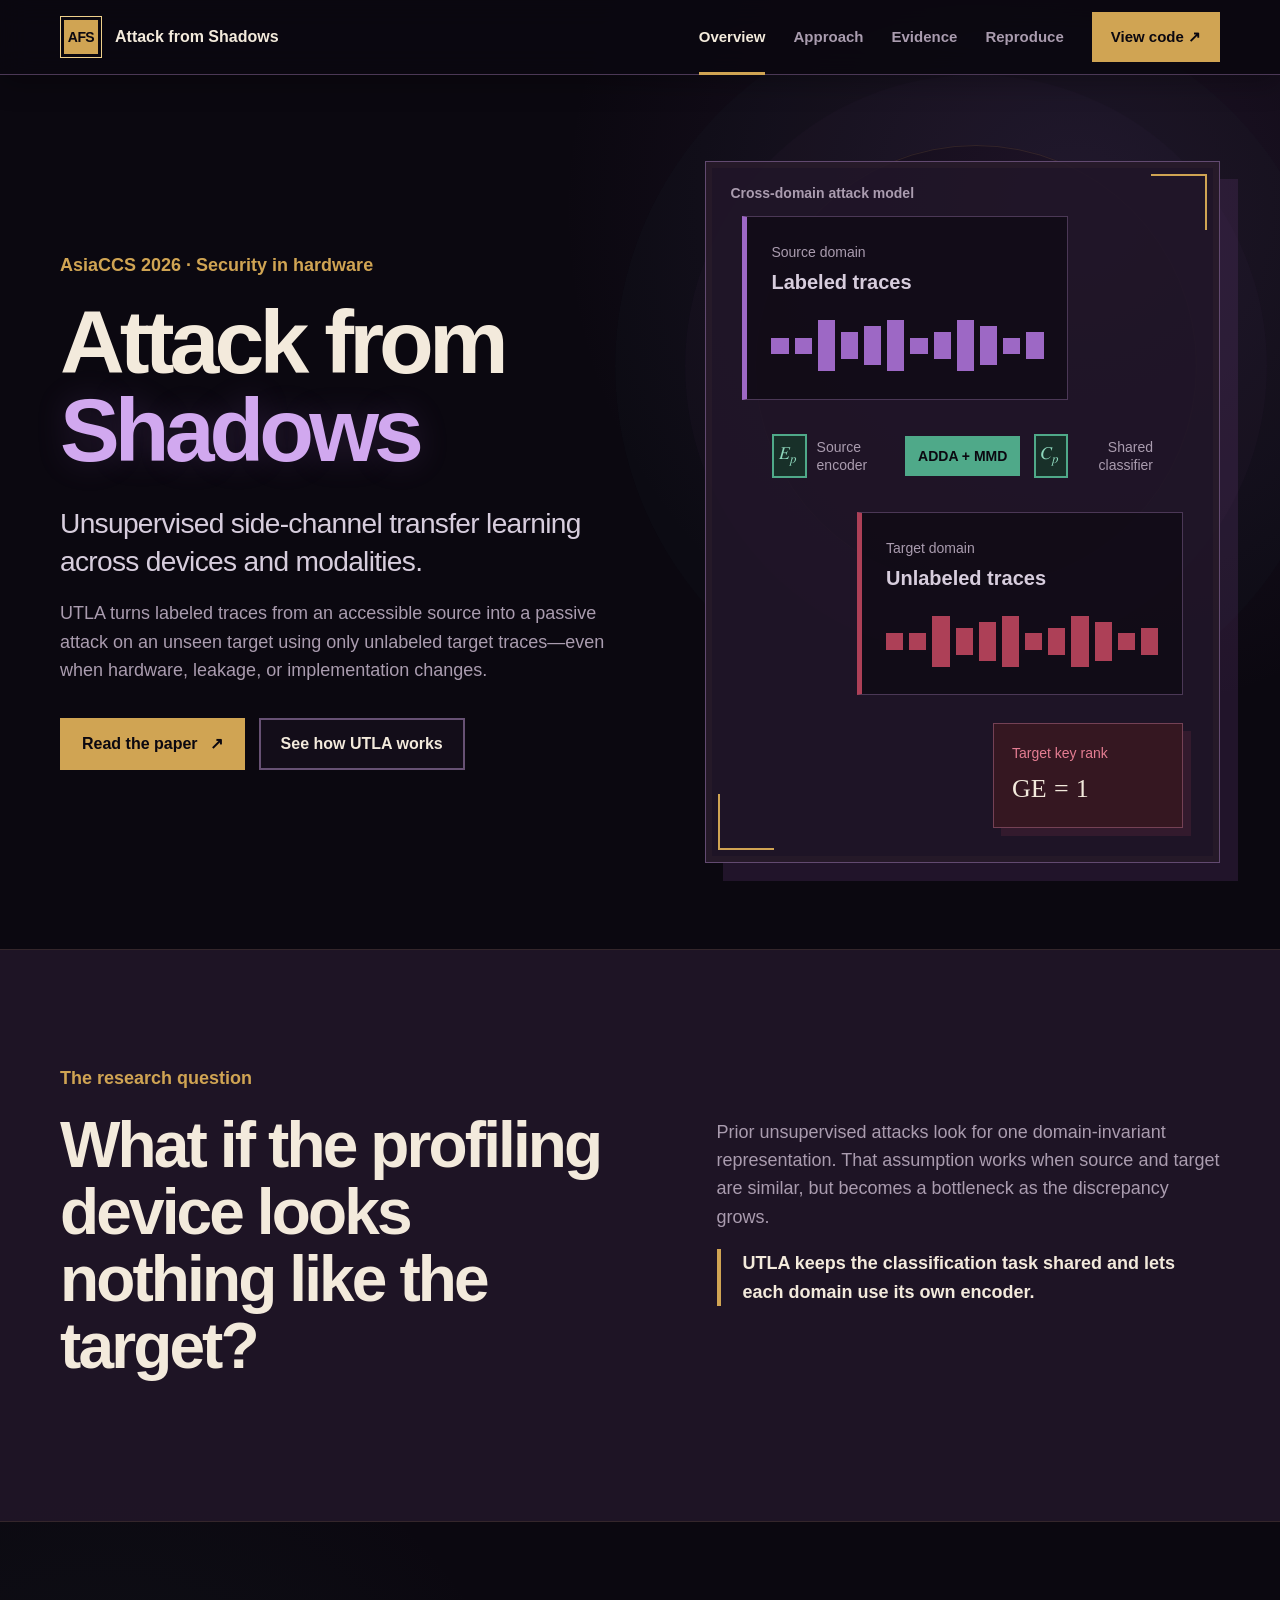
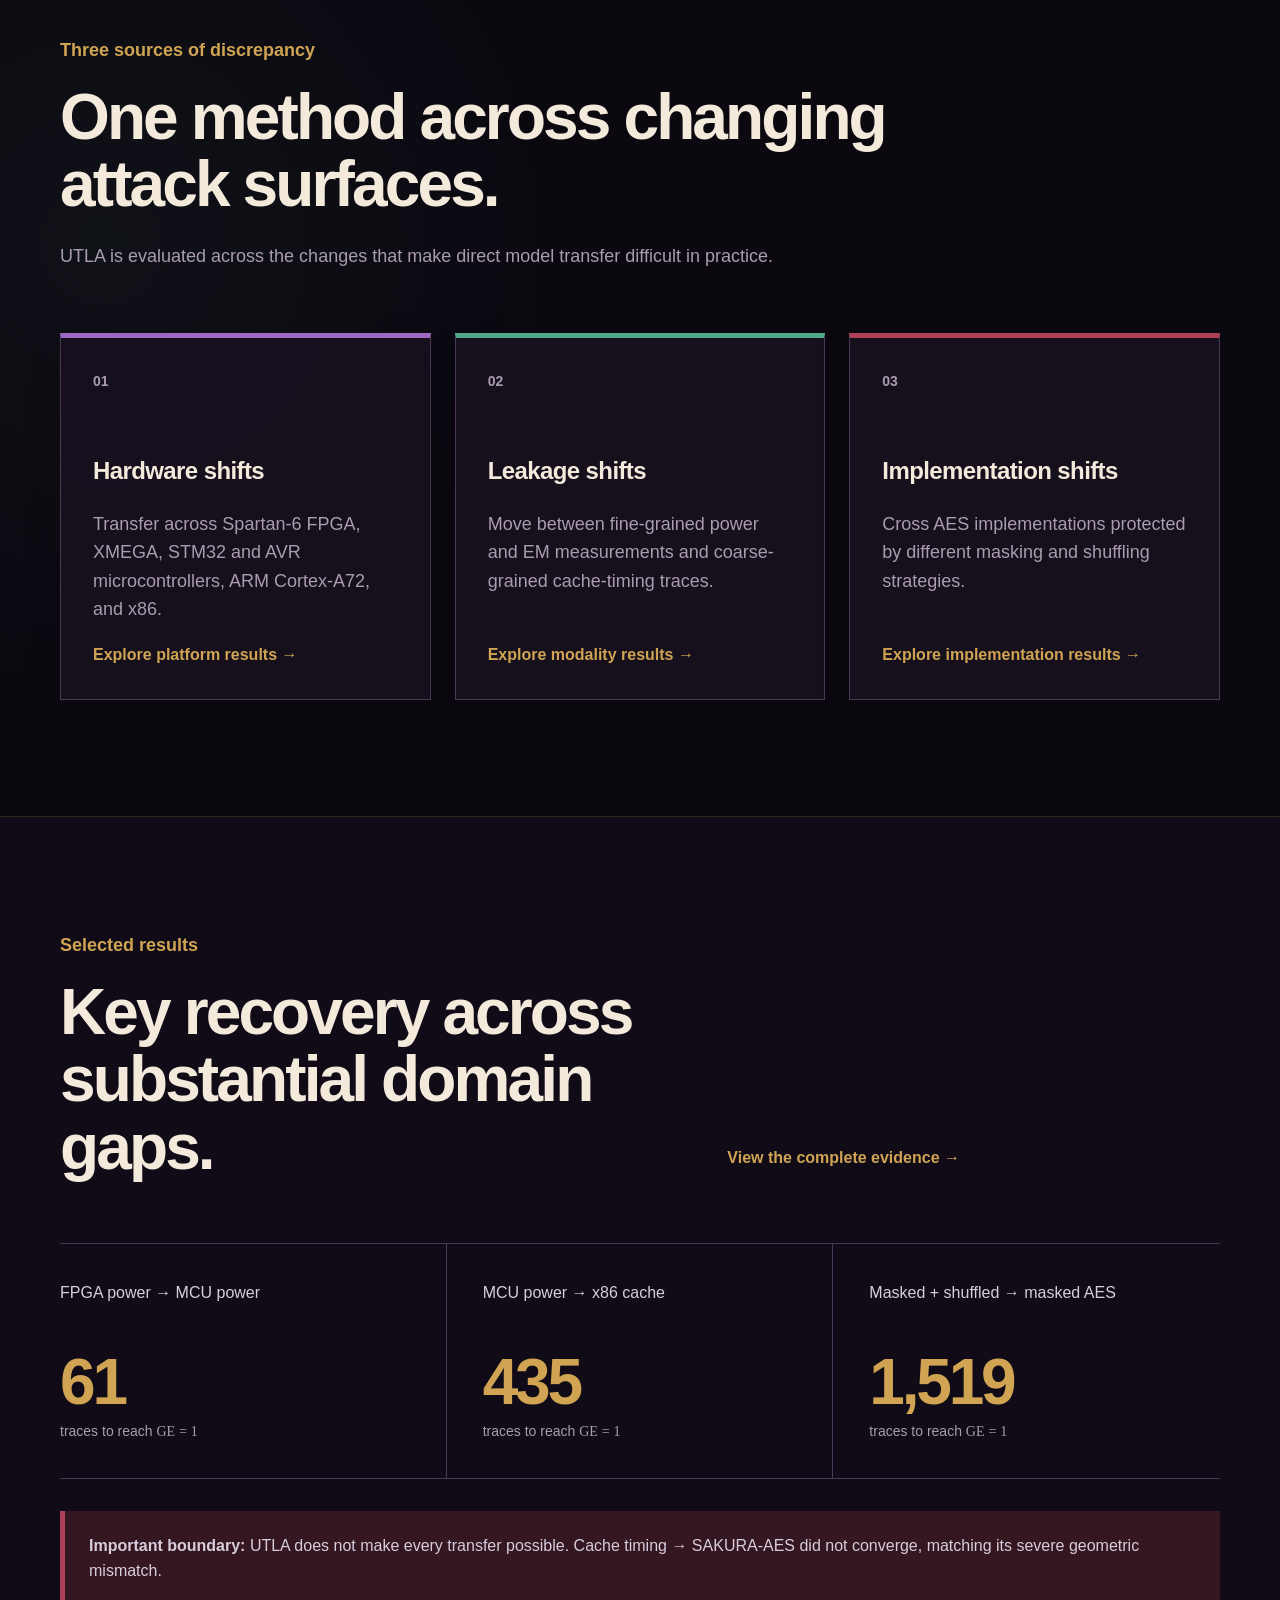
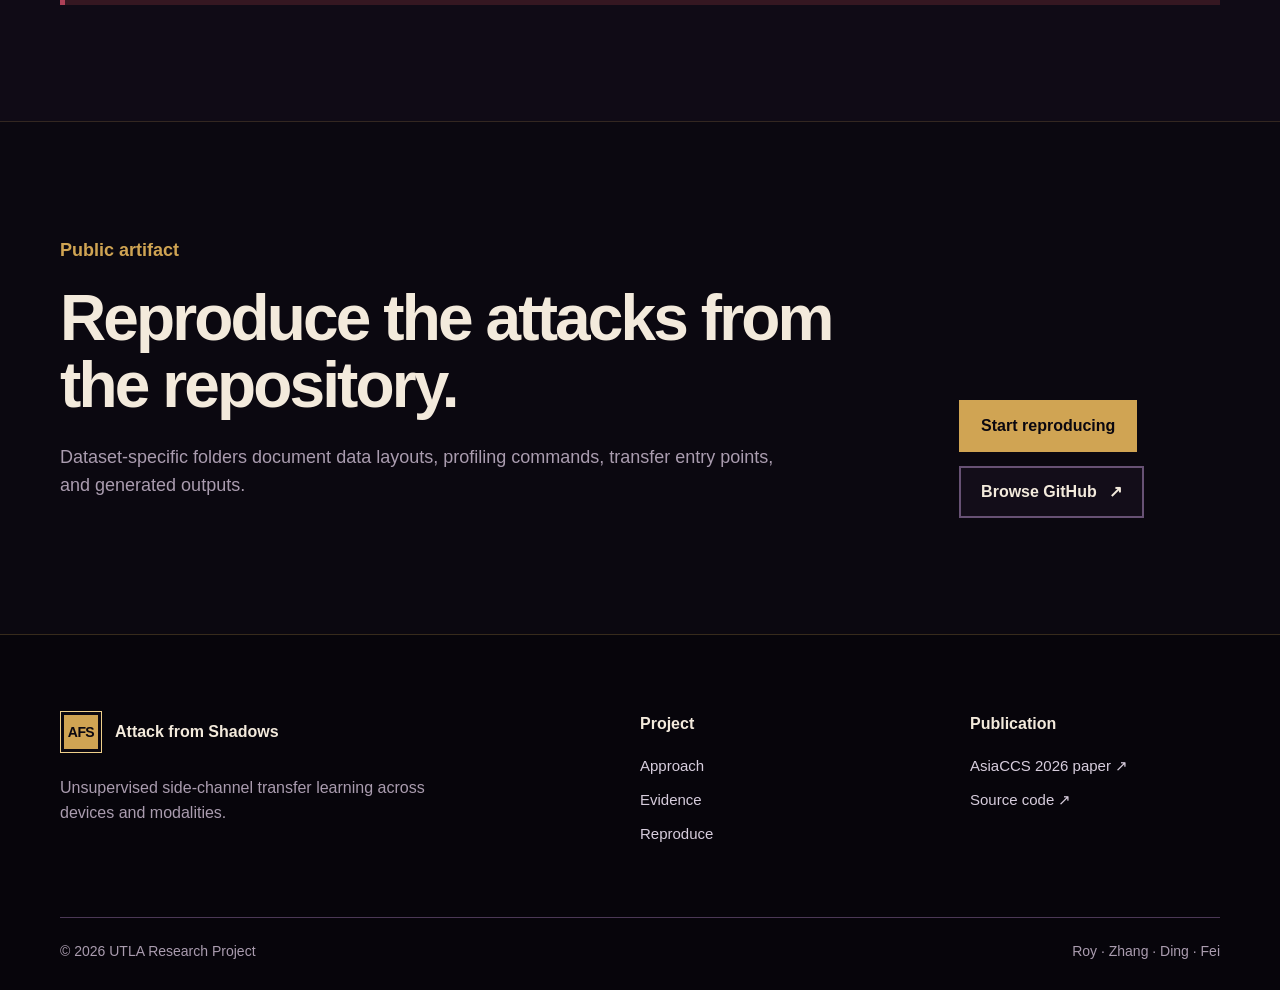
==== commit f9e6b559: "Add gothic research theme and MathML" ====
--- a/docs/index.html
+++ b/docs/index.html
@@ -8,9 +8,9 @@
     <meta property="og:title" content="Attack from Shadows — UTLA" />
     <meta property="og:description" content="Unsupervised side-channel transfer learning across devices and modalities. AsiaCCS 2026." />
     <meta property="og:type" content="website" />
-    <meta property="og:image" content="https://noisyor.github.io/UTLA-Cross-Domain/assets/og-v2.png" />
+    <meta property="og:image" content="https://noisyor.github.io/UTLA-Cross-Domain/assets/og-v3.png" />
     <meta name="twitter:card" content="summary_large_image" />
-    <meta name="twitter:image" content="https://noisyor.github.io/UTLA-Cross-Domain/assets/og-v2.png" />
+    <meta name="twitter:image" content="https://noisyor.github.io/UTLA-Cross-Domain/assets/og-v3.png" />
     <title>Attack from Shadows — UTLA</title>
     <link rel="icon" href="assets/favicon.svg" type="image/svg+xml" />
     <link rel="stylesheet" href="styles.css" />
@@ -51,15 +51,15 @@
             <div class="signal signal-blue" aria-hidden="true"><i></i><i></i><i></i><i></i><i></i><i></i><i></i><i></i><i></i><i></i><i></i><i></i></div>
           </div>
           <div class="model-path" aria-hidden="true">
-            <div><span>E<sub>p</sub></span><small>Source encoder</small></div>
+            <div><span><math aria-label="E sub p"><msub><mi>E</mi><mi>p</mi></msub></math></span><small>Source encoder</small></div>
             <b>ADDA + MMD</b>
-            <div><span>C<sub>p</sub></span><small>Shared classifier</small></div>
+            <div><span><math aria-label="C sub p"><msub><mi>C</mi><mi>p</mi></msub></math></span><small>Shared classifier</small></div>
           </div>
           <div class="domain target-domain">
             <span>Target domain</span><strong>Unlabeled traces</strong>
             <div class="signal signal-red" aria-hidden="true"><i></i><i></i><i></i><i></i><i></i><i></i><i></i><i></i><i></i><i></i><i></i><i></i></div>
           </div>
-          <div class="visual-outcome"><span>Target key rank</span><strong>GE = 1</strong></div>
+          <div class="visual-outcome"><span>Target key rank</span><strong><math aria-label="guessing entropy equals one"><mrow><mtext>GE</mtext><mo>=</mo><mn>1</mn></mrow></math></strong></div>
         </div>
       </section>
 
@@ -83,9 +83,9 @@
         <div class="page-shell">
           <div class="section-heading compact-heading"><p class="eyebrow">Selected results</p><h2>Key recovery across substantial domain gaps.</h2><a class="text-link" href="evidence.html">View the complete evidence →</a></div>
           <div class="metric-row">
-            <article><span>FPGA power → MCU power</span><strong>61</strong><p>traces to reach GE = 1</p></article>
-            <article><span>MCU power → x86 cache</span><strong>435</strong><p>traces to reach GE = 1</p></article>
-            <article><span>Masked + shuffled → masked AES</span><strong>1,519</strong><p>traces to reach GE = 1</p></article>
+            <article><span>FPGA power → MCU power</span><strong>61</strong><p>traces to reach <math aria-label="guessing entropy equals one"><mrow><mtext>GE</mtext><mo>=</mo><mn>1</mn></mrow></math></p></article>
+            <article><span>MCU power → x86 cache</span><strong>435</strong><p>traces to reach <math aria-label="guessing entropy equals one"><mrow><mtext>GE</mtext><mo>=</mo><mn>1</mn></mrow></math></p></article>
+            <article><span>Masked + shuffled → masked AES</span><strong>1,519</strong><p>traces to reach <math aria-label="guessing entropy equals one"><mrow><mtext>GE</mtext><mo>=</mo><mn>1</mn></mrow></math></p></article>
           </div>
           <p class="boundary-note"><strong>Important boundary:</strong> UTLA does not make every transfer possible. Cache timing → SAKURA-AES did not converge, matching its severe geometric mismatch.</p>
         </div>
--- a/docs/styles.css
+++ b/docs/styles.css
@@ -1,19 +1,21 @@
 :root {
-  --charcoal: #25313c;
-  --charcoal-deep: #18232d;
-  --muted: #64717d;
-  --line: #dce3e8;
-  --surface: #f5f7f8;
-  --white: #ffffff;
-  --blue: #2166f3;
-  --blue-light: #eaf1ff;
-  --blue-dark: #1748ad;
-  --green: #16875f;
-  --green-light: #e8f6f0;
-  --green-dark: #0d6143;
-  --red: #d94c58;
-  --red-light: #fff0f1;
-  --red-dark: #a52f3a;
+  --charcoal: #d7cddd;
+  --charcoal-deep: #f3eadc;
+  --muted: #aa9caf;
+  --line: #4b3856;
+  --surface: #211628;
+  --white: #17101e;
+  --blue: #9d68c5;
+  --blue-light: #2b1c35;
+  --blue-dark: #d1a8ef;
+  --green: #4fa989;
+  --green-light: #183029;
+  --green-dark: #8dd6bb;
+  --red: #ad4057;
+  --red-light: #351721;
+  --red-dark: #e47d92;
+  --gold: #d0a453;
+  --night: #0b0810;
   --max: 1320px;
   --reading: 780px;
   --font: Arial, Helvetica, sans-serif;
@@ -21,55 +23,59 @@
 
 * { box-sizing: border-box; }
 html { scroll-behavior: smooth; }
-body { margin: 0; color: var(--charcoal); background: var(--white); font: 18px/1.58 var(--font); text-rendering: optimizeLegibility; }
-body::selection { color: var(--charcoal-deep); background: #dce8ff; }
+body { margin: 0; color: var(--charcoal); background-color: var(--night); background-image: radial-gradient(circle at 84% 5%, rgba(117, 70, 142, 0.18), transparent 32rem), radial-gradient(circle at 8% 44%, rgba(70, 133, 117, 0.08), transparent 28rem); font: 18px/1.58 var(--font); text-rendering: optimizeLegibility; }
+body::selection { color: var(--night); background: var(--gold); }
 a { color: inherit; text-decoration: none; }
 button { font: inherit; }
 img { display: block; max-width: 100%; }
 p, h1, h2, h3, figure, blockquote { margin-top: 0; }
 .page-shell { width: min(calc(100% - 120px), var(--max)); margin-inline: auto; }
 .section { padding-block: 116px; }
-.section-tint { background: var(--surface); }
+.section-tint { background: rgba(33, 22, 40, 0.88); border-block: 1px solid rgba(208, 164, 83, 0.12); }
 .sr-only { position: absolute; width: 1px; height: 1px; padding: 0; margin: -1px; overflow: hidden; clip: rect(0, 0, 0, 0); white-space: nowrap; border: 0; }
-.skip-link { position: fixed; top: 12px; left: 12px; z-index: 100; padding: 10px 16px; color: var(--white); background: var(--blue-dark); transform: translateY(-160%); }
+.skip-link { position: fixed; top: 12px; left: 12px; z-index: 100; padding: 10px 16px; color: var(--night); background: var(--gold); transform: translateY(-160%); }
 .skip-link:focus { transform: none; }
 
-.site-header { position: sticky; top: 0; z-index: 50; background: rgba(255, 255, 255, 0.96); border-bottom: 1px solid var(--line); backdrop-filter: blur(12px); }
+.site-header { position: sticky; top: 0; z-index: 50; background: rgba(11, 8, 16, 0.94); border-bottom: 1px solid var(--line); box-shadow: 0 8px 28px rgba(0, 0, 0, 0.28); backdrop-filter: blur(14px); }
 .header-inner { width: min(calc(100% - 120px), var(--max)); min-height: 74px; margin-inline: auto; display: flex; align-items: center; justify-content: space-between; gap: 40px; }
 .brand { display: inline-flex; align-items: center; gap: 13px; font-size: 16px; font-weight: 700; color: var(--charcoal-deep); }
-.brand-mark { width: 42px; height: 42px; display: grid; place-items: center; color: var(--white); background: var(--charcoal-deep); font-size: 14px; letter-spacing: -0.04em; }
+.brand-mark { width: 42px; height: 42px; display: grid; place-items: center; color: var(--night); background: var(--gold); border: 1px solid #efd08b; box-shadow: inset 0 0 0 3px var(--night); font-size: 14px; letter-spacing: -0.04em; }
 .site-nav { display: flex; align-items: center; gap: 28px; font-size: 15px; font-weight: 700; }
-.site-nav > a:not(.nav-action) { position: relative; padding-block: 25px; color: #4d5965; }
-.site-nav > a:not(.nav-action)::after { content: ""; position: absolute; inset: auto 0 -1px; height: 3px; background: var(--blue); transform: scaleX(0); transform-origin: left; transition: transform 160ms ease; }
+.site-nav > a:not(.nav-action) { position: relative; padding-block: 25px; color: var(--muted); }
+.site-nav > a:not(.nav-action)::after { content: ""; position: absolute; inset: auto 0 -1px; height: 3px; background: var(--gold); transform: scaleX(0); transform-origin: left; transition: transform 160ms ease; }
 .site-nav > a:hover, .site-nav > a:focus-visible, .site-nav > a[aria-current="page"] { color: var(--charcoal-deep); }
 .site-nav > a:hover::after, .site-nav > a:focus-visible::after, .site-nav > a[aria-current="page"]::after { transform: scaleX(1); }
-.nav-action { padding: 11px 17px; color: var(--white); background: var(--charcoal-deep); border: 2px solid var(--charcoal-deep); }
-.nav-action:hover, .nav-action:focus-visible { color: var(--charcoal-deep); background: var(--white); }
+.nav-action { padding: 11px 17px; color: var(--night); background: var(--gold); border: 2px solid var(--gold); }
+.nav-action:hover, .nav-action:focus-visible { color: var(--gold); background: transparent; }
 .menu-toggle { display: none; }
 
-.eyebrow { margin-bottom: 22px; color: var(--blue-dark); font-size: 18px; font-weight: 700; line-height: 1.35; }
+.eyebrow { margin-bottom: 22px; color: var(--gold); font-size: 18px; font-weight: 700; line-height: 1.35; }
 h1 { margin-bottom: 30px; color: var(--charcoal-deep); font-size: clamp(60px, 7vw, 96px); line-height: 0.98; letter-spacing: -0.055em; }
-h1 span, h2 span { color: var(--blue); }
+h1 span, h2 span { color: var(--blue-dark); text-shadow: 0 0 32px rgba(157, 104, 197, 0.2); }
 h2 { margin-bottom: 24px; color: var(--charcoal-deep); font-size: clamp(44px, 5vw, 70px); line-height: 1.05; letter-spacing: -0.045em; }
 h3 { color: var(--charcoal-deep); font-size: 24px; line-height: 1.25; letter-spacing: -0.025em; }
 .button-row { display: flex; flex-wrap: wrap; gap: 14px; align-items: center; }
 .button { min-height: 52px; padding: 12px 20px; display: inline-flex; align-items: center; justify-content: center; gap: 12px; border: 2px solid transparent; font-size: 16px; font-weight: 700; line-height: 1.3; cursor: pointer; transition: color 150ms ease, background 150ms ease, border-color 150ms ease, transform 150ms ease; }
 .button:hover { transform: translateY(-2px); }
-.button:focus-visible, .filter-bar button:focus-visible, .command-block button:focus-visible, .menu-toggle:focus-visible, a:focus-visible { outline: 3px solid #9bbcff; outline-offset: 3px; }
-.button-primary { color: var(--white); background: var(--blue); border-color: var(--blue); }
-.button-primary:hover { background: var(--blue-dark); border-color: var(--blue-dark); }
-.button-secondary { color: var(--charcoal-deep); background: var(--white); border-color: #b7c1ca; }
-.button-secondary:hover { border-color: var(--charcoal-deep); }
-.text-link { color: var(--blue-dark); font-size: 16px; font-weight: 700; }
+.button:focus-visible, .filter-bar button:focus-visible, .command-block button:focus-visible, .menu-toggle:focus-visible, a:focus-visible { outline: 3px solid var(--gold); outline-offset: 3px; }
+.button-primary { color: var(--night); background: var(--gold); border-color: var(--gold); }
+.button-primary:hover { color: var(--gold); background: transparent; border-color: var(--gold); }
+.button-secondary { color: var(--charcoal-deep); background: rgba(23, 16, 30, 0.65); border-color: #675174; }
+.button-secondary:hover { border-color: var(--blue-dark); background: var(--blue-light); }
+.text-link { color: var(--gold); font-size: 16px; font-weight: 700; }
 .text-link:hover { text-decoration: underline; text-underline-offset: 4px; }
 
-.hero { min-height: calc(100vh - 74px); padding-block: 86px; display: grid; grid-template-columns: 1.04fr 0.96fr; gap: 88px; align-items: center; }
+.hero { position: relative; min-height: calc(100vh - 74px); padding-block: 86px; display: grid; grid-template-columns: 1.04fr 0.96fr; gap: 88px; align-items: center; }
+.hero::before { content: ""; position: absolute; z-index: -1; width: 440px; height: 440px; right: 2%; top: 8%; border: 1px solid rgba(208, 164, 83, 0.13); border-radius: 50%; box-shadow: 0 0 0 70px rgba(157, 104, 197, 0.025), 0 0 0 140px rgba(79, 169, 137, 0.018); }
 .hero-copy { max-width: 720px; }
 .hero-deck { max-width: 690px; margin-bottom: 18px; font-size: clamp(25px, 2.2vw, 32px); line-height: 1.35; letter-spacing: -0.025em; }
 .hero-summary { max-width: 740px; margin-bottom: 34px; color: var(--muted); }
-.system-visual { position: relative; min-height: 570px; padding: 54px 36px 34px; border: 1px solid var(--line); background: var(--surface); }
+.system-visual { position: relative; min-height: 570px; padding: 54px 36px 34px; border: 1px solid #624a70; background: rgba(33, 22, 40, 0.9); box-shadow: 18px 18px 0 rgba(82, 48, 96, 0.32), inset 0 0 0 6px rgba(208, 164, 83, 0.035); }
+.system-visual::before, .system-visual::after { content: ""; position: absolute; width: 54px; height: 54px; pointer-events: none; }
+.system-visual::before { top: 12px; right: 12px; border-top: 2px solid var(--gold); border-right: 2px solid var(--gold); }
+.system-visual::after { bottom: 12px; left: 12px; border-bottom: 2px solid var(--gold); border-left: 2px solid var(--gold); }
 .visual-label { position: absolute; top: 20px; left: 24px; color: var(--muted); font-size: 14px; font-weight: 700; }
-.domain { width: 74%; padding: 24px; background: var(--white); border: 1px solid var(--line); }
+.domain { width: 74%; padding: 24px; background: rgba(11, 8, 16, 0.62); border: 1px solid var(--line); }
 .domain > span { display: block; margin-bottom: 4px; color: var(--muted); font-size: 14px; }
 .domain > strong { font-size: 20px; }
 .source-domain { border-left: 5px solid var(--blue); }
@@ -83,53 +89,54 @@
 .model-path > div:last-child { justify-content: flex-end; text-align: right; }
 .model-path span { width: 44px; height: 44px; display: grid; place-items: center; border: 2px solid var(--green); color: var(--green-dark); background: var(--green-light); font-weight: 700; }
 .model-path small { color: var(--muted); font-size: 14px; line-height: 1.3; }
-.model-path b { padding: 9px 13px; color: var(--white); background: var(--green); font-size: 14px; }
-.visual-outcome { width: 190px; margin: 28px 0 0 auto; padding: 18px; color: var(--charcoal-deep); background: var(--blue-light); border: 1px solid #bfd0fa; }
-.visual-outcome span { display: block; color: var(--blue-dark); font-size: 14px; }
+.model-path b { padding: 9px 13px; color: var(--night); background: var(--green); font-size: 14px; }
+.visual-outcome { width: 190px; margin: 28px 0 0 auto; padding: 18px; color: var(--charcoal-deep); background: var(--red-light); border: 1px solid #744155; box-shadow: 8px 8px 0 rgba(173, 64, 87, 0.14); }
+.visual-outcome span { display: block; color: var(--red-dark); font-size: 14px; }
 .visual-outcome strong { display: block; margin-top: 3px; font-size: 26px; }
 
 .split-heading { display: grid; grid-template-columns: 1.05fr 0.95fr; gap: 100px; align-items: start; }
 .prose { max-width: var(--reading); padding-top: 52px; }
 .prose p { color: var(--muted); }
-.prose .key-sentence { padding-left: 22px; color: var(--charcoal-deep); border-left: 4px solid var(--blue); font-weight: 700; }
+.prose .key-sentence { padding-left: 22px; color: var(--charcoal-deep); border-left: 4px solid var(--gold); font-weight: 700; }
 .section-heading { max-width: 900px; margin-bottom: 62px; }
 .section-heading > p:last-child { max-width: var(--reading); margin-bottom: 0; color: var(--muted); }
 .compact-heading { position: relative; padding-right: 240px; }
 .compact-heading .text-link { position: absolute; right: 0; bottom: 10px; }
 .concept-grid, .step-grid { display: grid; grid-template-columns: repeat(3, 1fr); gap: 24px; }
-.concept-card, .step-grid article { min-height: 330px; padding: 32px; display: flex; flex-direction: column; border: 1px solid var(--line); background: var(--white); }
+.concept-card, .step-grid article { min-height: 330px; padding: 32px; display: flex; flex-direction: column; border: 1px solid var(--line); background: rgba(23, 16, 30, 0.92); box-shadow: 0 14px 34px rgba(0, 0, 0, 0.14); }
 .concept-card > span, .step-grid span { margin-bottom: 64px; color: var(--muted); font-size: 14px; font-weight: 700; }
 .concept-card p, .step-grid p { color: var(--muted); }
-.concept-card a { margin-top: auto; color: var(--blue-dark); font-size: 16px; font-weight: 700; }
+.concept-card a { margin-top: auto; color: var(--gold); font-size: 16px; font-weight: 700; }
 .concept-card a:hover { text-decoration: underline; text-underline-offset: 4px; }
 .accent-blue { border-top: 5px solid var(--blue) !important; }.accent-green { border-top: 5px solid var(--green) !important; }.accent-red { border-top: 5px solid var(--red) !important; }
-.results-preview { background: var(--charcoal-deep); color: var(--white); }
-.results-preview h2 { color: var(--white); }
-.results-preview .eyebrow, .results-preview .text-link { color: #9dbbff; }
-.metric-row { display: grid; grid-template-columns: repeat(3, 1fr); border-top: 1px solid #4c5862; border-bottom: 1px solid #4c5862; }
-.metric-row article { padding: 36px; border-right: 1px solid #4c5862; }
+.results-preview { background: #100b16; color: var(--charcoal); border-block: 1px solid rgba(208, 164, 83, 0.18); }
+.results-preview h2 { color: var(--charcoal-deep); }
+.results-preview .eyebrow, .results-preview .text-link { color: var(--gold); }
+.metric-row { display: grid; grid-template-columns: repeat(3, 1fr); border-top: 1px solid var(--line); border-bottom: 1px solid var(--line); }
+.metric-row article { padding: 36px; border-right: 1px solid var(--line); }
 .metric-row article:first-child { padding-left: 0; }.metric-row article:last-child { border-right: 0; }
-.metric-row span { display: block; min-height: 50px; color: #c6cdd3; font-size: 16px; }
-.metric-row strong { display: block; margin: 20px 0 6px; color: var(--white); font-size: 64px; line-height: 1; letter-spacing: -0.05em; }
-.metric-row p { margin-bottom: 0; color: #aab4bc; font-size: 14px; }
-.boundary-note { margin: 32px 0 0; padding: 22px 24px; color: #d2d8dd; background: #303c46; border-left: 5px solid var(--red); font-size: 16px; }
+.metric-row span { display: block; min-height: 50px; color: var(--charcoal); font-size: 16px; }
+.metric-row strong { display: block; margin: 20px 0 6px; color: var(--gold); font-size: 64px; line-height: 1; letter-spacing: -0.05em; }
+.metric-row p { margin-bottom: 0; color: var(--muted); font-size: 14px; }
+.boundary-note { margin: 32px 0 0; padding: 22px 24px; color: var(--charcoal); background: var(--red-light); border-left: 5px solid var(--red); font-size: 16px; }
 .callout { display: flex; justify-content: space-between; gap: 80px; align-items: flex-end; }
 .callout > div:first-child { max-width: 820px; }
 .callout p:not(.eyebrow) { max-width: 720px; color: var(--muted); }
 
-.page-intro { padding-block: 112px 86px; border-bottom: 1px solid var(--line); }
+.page-intro { position: relative; padding-block: 112px 86px; border-bottom: 1px solid var(--line); }
+.page-intro::after { content: ""; position: absolute; right: 2%; bottom: -1px; width: 240px; height: 1px; background: var(--gold); box-shadow: -30px -8px 0 -3px var(--blue), -60px -16px 0 -5px var(--green); }
 .page-intro > p:last-child { max-width: var(--reading); margin-bottom: 0; color: var(--muted); font-size: 22px; line-height: 1.5; }
 .figure-section { padding-top: 80px; }
-.paper-figure { margin-bottom: 0; padding: 30px; border: 1px solid var(--line); background: var(--white); }
+.paper-figure { margin-bottom: 0; padding: 30px; border: 1px solid #66566c; background: #eee7dc; box-shadow: 12px 12px 0 rgba(65, 39, 74, 0.3); }
 .paper-figure img { width: 100%; max-height: 680px; object-fit: contain; }
-figcaption { margin-top: 20px; color: var(--muted); font-size: 14px; line-height: 1.5; }
-figcaption strong { color: var(--charcoal-deep); }
+figcaption { margin-top: 20px; color: #61546a; font-size: 14px; line-height: 1.5; }
+figcaption strong { color: #241a2b; }
 .step-grid article { min-height: 300px; }
 .step-grid span { margin-bottom: 56px; color: var(--blue-dark); }
 .objective-block { display: grid; grid-template-columns: 0.9fr 1.1fr; gap: 90px; align-items: start; }
-.objective-block > div:last-child { padding: 32px; background: var(--blue-light); border-left: 5px solid var(--blue); }
+.objective-block > div:last-child { padding: 32px; background: var(--blue-light); border: 1px solid #604273; border-left: 5px solid var(--blue); box-shadow: 10px 10px 0 rgba(157, 104, 197, 0.08); }
 .objective-block > div:last-child p:last-child { margin-bottom: 0; color: var(--muted); }
-.formula { overflow-x: auto; padding-bottom: 8px; color: var(--blue-dark); font-size: clamp(19px, 2.1vw, 28px); font-weight: 700; white-space: nowrap; }
+.formula { overflow-x: auto; margin-bottom: 18px; padding: 16px 18px; color: var(--charcoal-deep); background: rgba(11, 8, 16, 0.5); border: 1px solid #4e375c; font-size: clamp(19px, 2.1vw, 28px); white-space: nowrap; }
 .figure-pair { display: grid; grid-template-columns: 1.15fr 0.85fr; gap: 24px; align-items: stretch; }
 .figure-pair .paper-figure { display: flex; flex-direction: column; justify-content: space-between; }
 .small-figure img { max-height: 500px; }
@@ -137,10 +144,10 @@
 .next-page h2 { max-width: 800px; margin-inline: auto; }
 
 .filter-bar { display: flex; flex-wrap: wrap; gap: 10px; margin-bottom: 34px; }
-.filter-bar button { min-height: 44px; padding: 9px 16px; color: var(--charcoal); background: var(--white); border: 1px solid #b7c1ca; font-size: 15px; font-weight: 700; cursor: pointer; }
-.filter-bar button:hover, .filter-bar button.active { color: var(--white); background: var(--charcoal-deep); border-color: var(--charcoal-deep); }
+.filter-bar button { min-height: 44px; padding: 9px 16px; color: var(--charcoal); background: var(--white); border: 1px solid #675174; font-size: 15px; font-weight: 700; cursor: pointer; }
+.filter-bar button:hover, .filter-bar button.active { color: var(--night); background: var(--gold); border-color: var(--gold); }
 .result-grid { display: grid; grid-template-columns: repeat(3, 1fr); gap: 24px; }
-.result-card { min-height: 430px; padding: 30px; display: flex; flex-direction: column; border: 1px solid var(--line); background: var(--white); }
+.result-card { min-height: 430px; padding: 30px; display: flex; flex-direction: column; border: 1px solid var(--line); background: rgba(23, 16, 30, 0.92); box-shadow: 0 14px 34px rgba(0, 0, 0, 0.14); }
 .result-card[hidden] { display: none; }
 .result-card > span { min-height: 45px; color: var(--muted); font-size: 14px; font-weight: 700; }
 .result-card h3 { margin: 26px 0 8px; }
@@ -148,50 +155,53 @@
 .result-card > strong { margin-top: auto; color: var(--charcoal-deep); font-size: 64px; line-height: 1; letter-spacing: -0.05em; }
 .result-card small { margin-top: 5px; color: var(--muted); font-size: 14px; }
 .result-card > div { margin-top: 24px; padding-top: 18px; border-top: 1px solid var(--line); color: var(--muted); font-size: 14px; }
-.large-note { display: grid; grid-template-columns: 180px 1fr; gap: 28px; color: var(--charcoal); background: var(--red-light); }
+.large-note { display: grid; grid-template-columns: 180px 1fr; gap: 28px; color: var(--charcoal); background: var(--red-light); border: 1px solid #6d3341; }
 .large-note p { margin: 0; }
 .dataset-grid { display: grid; grid-template-columns: repeat(4, 1fr); border: 1px solid var(--line); }
-.dataset-grid > * { min-height: 200px; padding: 26px; border-right: 1px solid var(--line); border-bottom: 1px solid var(--line); background: var(--white); }
+.dataset-grid > * { min-height: 200px; padding: 26px; border-right: 1px solid var(--line); border-bottom: 1px solid var(--line); background: rgba(23, 16, 30, 0.92); }
 .dataset-grid > *:nth-child(4n) { border-right: 0; }.dataset-grid > *:nth-child(n+5) { border-bottom: 0; }
-.dataset-grid a:hover { background: var(--blue-light); }
+.dataset-grid a:hover { background: var(--blue-light); box-shadow: inset 0 0 0 1px var(--blue); }
 .dataset-grid span { color: var(--blue-dark); font-size: 14px; font-weight: 700; }
 .dataset-grid h3 { margin: 55px 0 8px; }.dataset-grid p { margin: 0; color: var(--muted); font-size: 14px; }
-.dataset-budget { color: var(--white); background: var(--blue) !important; }
-.dataset-budget span, .dataset-budget p { color: var(--white); }.dataset-budget strong { display: block; margin-top: 32px; font-size: 44px; line-height: 1; }
+.dataset-budget { color: var(--night); background: var(--gold) !important; }
+.dataset-budget span, .dataset-budget p { color: #2b1c18; }.dataset-budget strong { display: block; margin-top: 32px; font-size: 44px; line-height: 1; }
 
 .reproduce-intro { display: grid; grid-template-columns: 1.1fr 0.9fr; gap: 90px; align-items: center; }
-.repo-map { padding: 30px; color: var(--charcoal-deep); background: var(--surface); border: 1px solid var(--line); font-family: "Courier New", monospace; }
+.repo-map { padding: 30px; color: var(--charcoal-deep); background: rgba(23, 16, 30, 0.92); border: 1px solid #604b6c; box-shadow: 14px 14px 0 rgba(82, 48, 96, 0.22); font-family: "Courier New", monospace; }
 .repo-map > span { color: var(--blue-dark); font-size: 16px; font-weight: 700; }
 .repo-map ul { margin: 20px 0 0; padding: 0; list-style: none; }
 .repo-map li { padding: 8px 0 8px 28px; border-top: 1px solid var(--line); font-size: 14px; }
 .repo-map li::before { content: "└"; margin-left: -24px; margin-right: 10px; color: var(--green); }
 .workflow-grid { display: grid; grid-template-columns: repeat(4, 1fr); gap: 20px; }
-.workflow-grid article { min-height: 270px; padding: 28px; background: var(--white); border: 1px solid var(--line); }
+.workflow-grid article { min-height: 270px; padding: 28px; background: rgba(23, 16, 30, 0.92); border: 1px solid var(--line); }
 .workflow-grid span { color: var(--blue-dark); font-size: 14px; font-weight: 700; }
 .workflow-grid h3 { margin-top: 56px; }.workflow-grid p { color: var(--muted); font-size: 16px; }
 .command-panel { border: 1px solid var(--line); }
-.command-block { min-height: 132px; padding: 26px 28px; display: flex; align-items: center; justify-content: space-between; gap: 30px; border-bottom: 1px solid var(--line); background: var(--surface); }
+.command-block { min-height: 132px; padding: 26px 28px; display: flex; align-items: center; justify-content: space-between; gap: 30px; border-bottom: 1px solid var(--line); background: rgba(33, 22, 40, 0.88); }
 .command-block:last-child { border-bottom: 0; }
 .command-block span { display: block; margin-bottom: 10px; color: var(--muted); font-size: 14px; font-weight: 700; }
 .command-block code { display: block; color: var(--charcoal-deep); font: 15px/1.6 "Courier New", monospace; white-space: nowrap; overflow-x: auto; }
 .command-block code i { color: var(--green-dark); font-style: normal; font-weight: 700; }
-.command-block button { flex: 0 0 auto; min-height: 44px; padding: 8px 14px; color: var(--blue-dark); background: var(--white); border: 1px solid #9fb3c7; font-size: 14px; font-weight: 700; cursor: pointer; }
-.command-block button:hover { color: var(--white); background: var(--blue-dark); }
+.command-block button { flex: 0 0 auto; min-height: 44px; padding: 8px 14px; color: var(--gold); background: var(--white); border: 1px solid #725b7d; font-size: 14px; font-weight: 700; cursor: pointer; }
+.command-block button:hover { color: var(--night); background: var(--gold); }
 .citation-block { display: grid; grid-template-columns: 1.15fr 0.85fr; gap: 90px; align-items: center; }
 .citation-block > div > p:not(.eyebrow) { max-width: var(--reading); color: var(--muted); }
-.citation-block aside { padding: 36px; color: var(--white); background: var(--charcoal-deep); border-top: 6px solid var(--blue); }
+.citation-block aside { padding: 36px; color: var(--charcoal-deep); background: #100b16; border: 1px solid #624a70; border-top: 6px solid var(--gold); box-shadow: 12px 12px 0 rgba(82, 48, 96, 0.25); }
 .citation-block aside span, .citation-block aside p { color: #c0cad1; font-size: 14px; }
 .citation-block aside strong { display: block; margin: 60px 0 24px; font-size: 32px; line-height: 1.2; }
 
-.site-footer { padding: 76px 0 28px; color: #cbd3d9; background: var(--charcoal-deep); }
-.site-footer .brand { color: var(--white); }
-.site-footer .brand-mark { color: var(--charcoal-deep); background: var(--white); }
+.site-footer { padding: 76px 0 28px; color: var(--charcoal); background: #07050b; border-top: 1px solid rgba(208, 164, 83, 0.24); }
+.site-footer .brand { color: var(--charcoal-deep); }
+.site-footer .brand-mark { color: var(--night); background: var(--gold); }
 .footer-grid { display: grid; grid-template-columns: 2fr 1fr 1fr; gap: 80px; }
-.footer-grid > div:first-child p { max-width: 420px; margin-top: 22px; color: #9ba8b1; font-size: 16px; }
-.footer-grid strong { display: block; margin-bottom: 18px; color: var(--white); font-size: 16px; }
-.footer-grid > div:not(:first-child) a { display: block; margin-bottom: 10px; color: #b9c3ca; font-size: 15px; }
-.footer-grid a:hover { color: var(--white); text-decoration: underline; text-underline-offset: 4px; }
-.footer-bottom { margin-top: 62px; padding-top: 22px; display: flex; justify-content: space-between; border-top: 1px solid #43515c; color: #8997a1; font-size: 14px; }
+.footer-grid > div:first-child p { max-width: 420px; margin-top: 22px; color: var(--muted); font-size: 16px; }
+.footer-grid strong { display: block; margin-bottom: 18px; color: var(--charcoal-deep); font-size: 16px; }
+.footer-grid > div:not(:first-child) a { display: block; margin-bottom: 10px; color: var(--charcoal); font-size: 15px; }
+.footer-grid a:hover { color: var(--gold); text-decoration: underline; text-underline-offset: 4px; }
+.footer-bottom { margin-top: 62px; padding-top: 22px; display: flex; justify-content: space-between; border-top: 1px solid var(--line); color: var(--muted); font-size: 14px; }
+
+math { color: inherit; font-family: "STIX Two Math", "Cambria Math", "Times New Roman", serif; }
+math[display="block"] { display: block; min-width: max-content; font-size: 1.08em; }
 
 @keyframes signal { from { transform: scaleY(0.72); opacity: 0.62; } to { transform: scaleY(1.05); opacity: 1; } }
 
@@ -204,7 +214,7 @@
   .concept-grid, .step-grid, .result-grid { grid-template-columns: repeat(2, 1fr); }
   .concept-grid > *:last-child, .step-grid > *:last-child { grid-column: 1 / -1; }
   .metric-row { grid-template-columns: 1fr; }
-  .metric-row article, .metric-row article:first-child { padding: 28px 0; border-right: 0; border-bottom: 1px solid #4c5862; }
+  .metric-row article, .metric-row article:first-child { padding: 28px 0; border-right: 0; border-bottom: 1px solid var(--line); }
   .metric-row article:last-child { border-bottom: 0; }
   .metric-row span { min-height: auto; }
   .callout { align-items: flex-start; flex-direction: column; gap: 30px; }
@@ -225,7 +235,7 @@
   .menu-toggle { position: relative; z-index: 2; width: 44px; height: 42px; padding: 0; display: grid; place-content: center; gap: 7px; background: var(--white); border: 1px solid var(--line); }
   .menu-toggle i { width: 20px; height: 2px; display: block; background: var(--charcoal-deep); transition: transform 150ms ease; }
   .menu-toggle[aria-expanded="true"] i:first-of-type { transform: translateY(4.5px) rotate(45deg); }.menu-toggle[aria-expanded="true"] i:last-of-type { transform: translateY(-4.5px) rotate(-45deg); }
-  .site-nav { position: fixed; inset: 66px 0 auto; padding: 14px 20px 24px; display: none; align-items: stretch; flex-direction: column; gap: 0; background: var(--white); border-bottom: 1px solid var(--line); box-shadow: 0 14px 24px rgba(24, 35, 45, 0.08); }
+  .site-nav { position: fixed; inset: 66px 0 auto; padding: 14px 20px 24px; display: none; align-items: stretch; flex-direction: column; gap: 0; background: #100b16; border-bottom: 1px solid var(--line); box-shadow: 0 14px 24px rgba(0, 0, 0, 0.35); }
   .site-nav.open { display: flex; }
   .site-nav > a:not(.nav-action) { padding: 15px 0; border-bottom: 1px solid var(--line); }
   .site-nav > a:not(.nav-action)::after { display: none; }
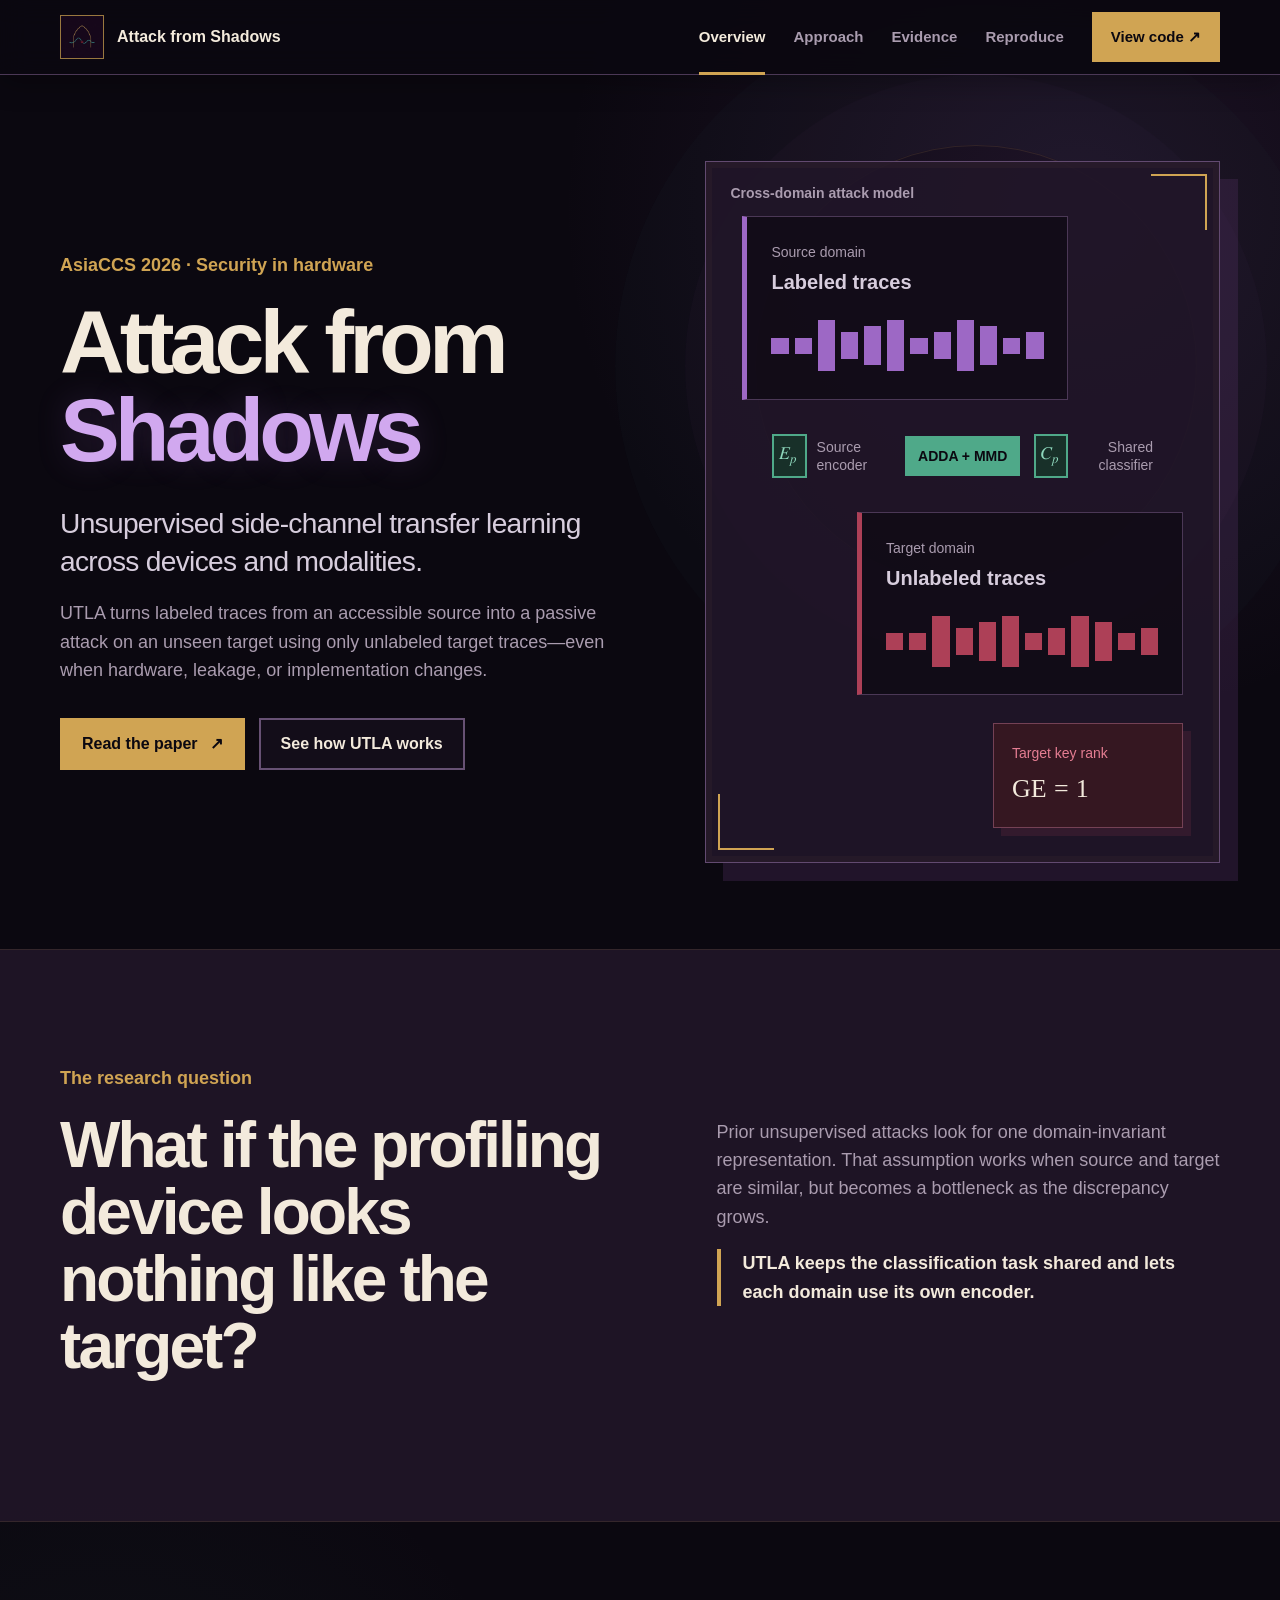
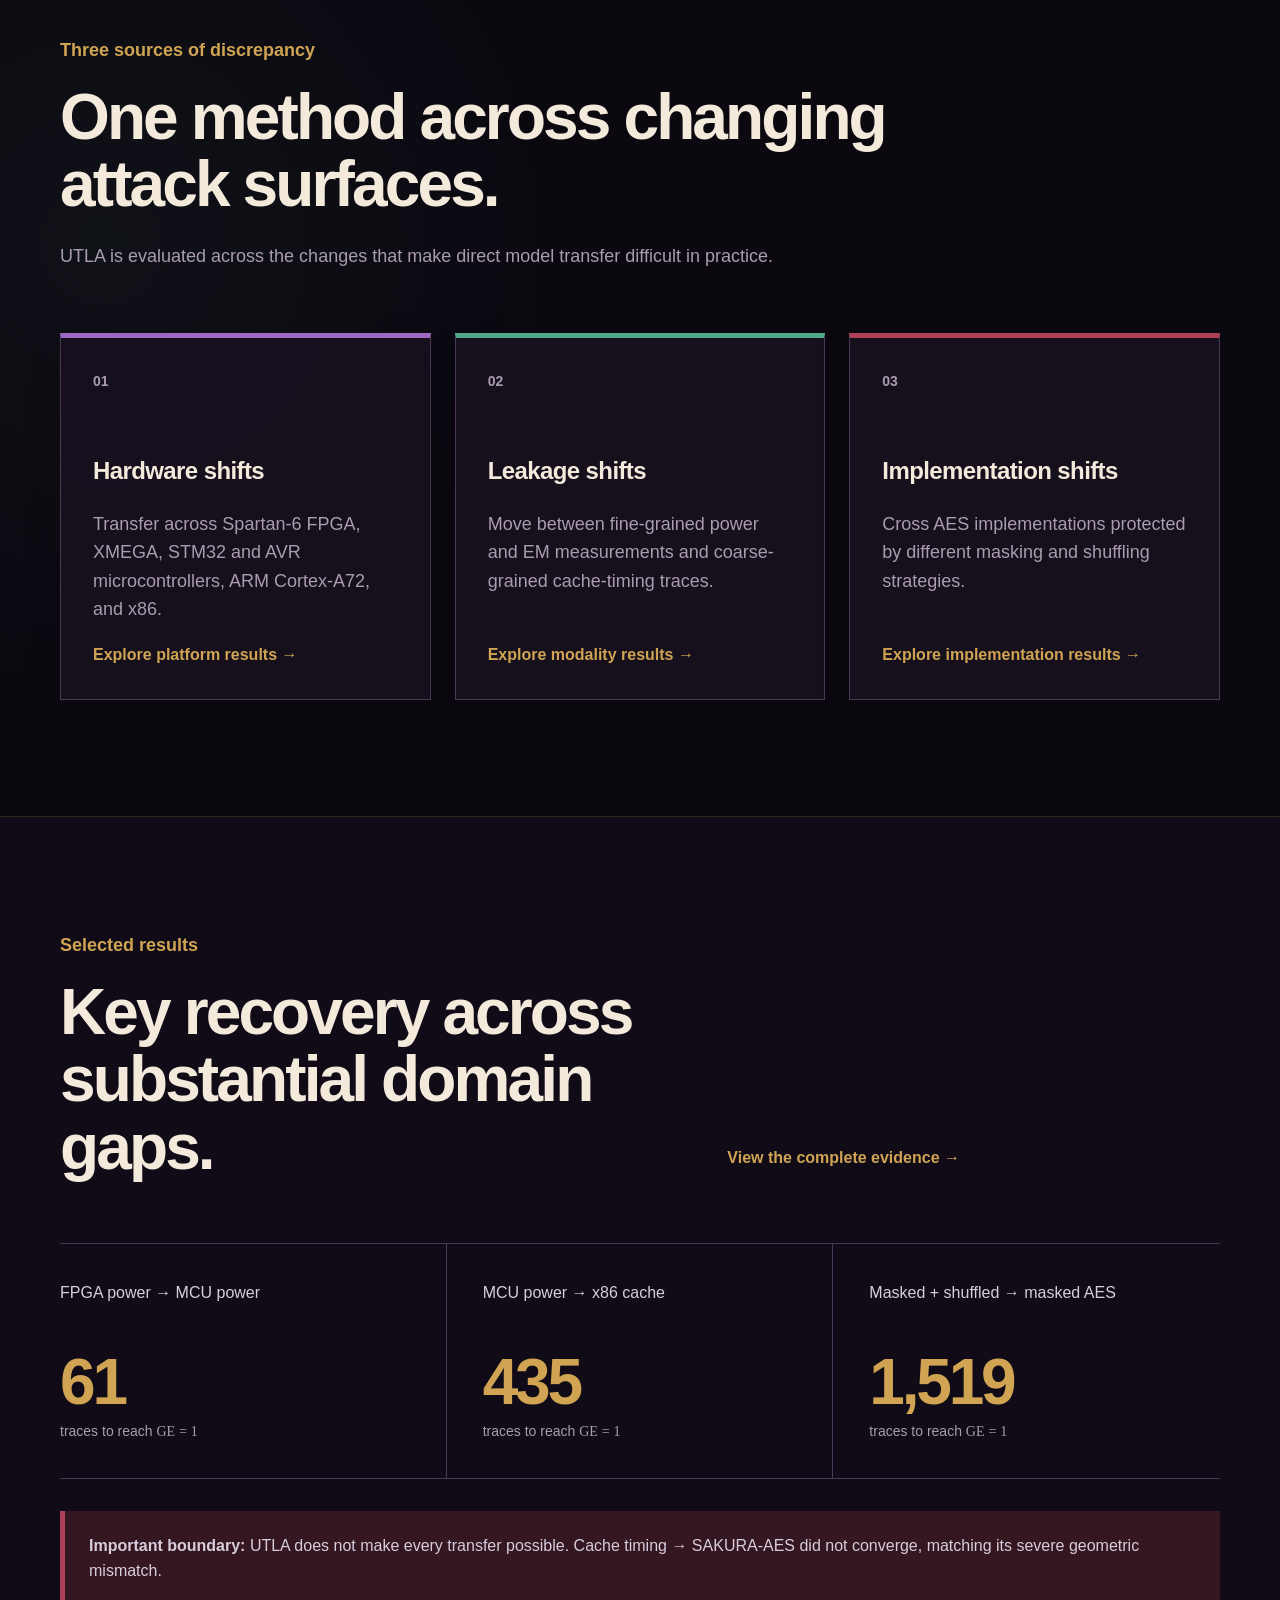
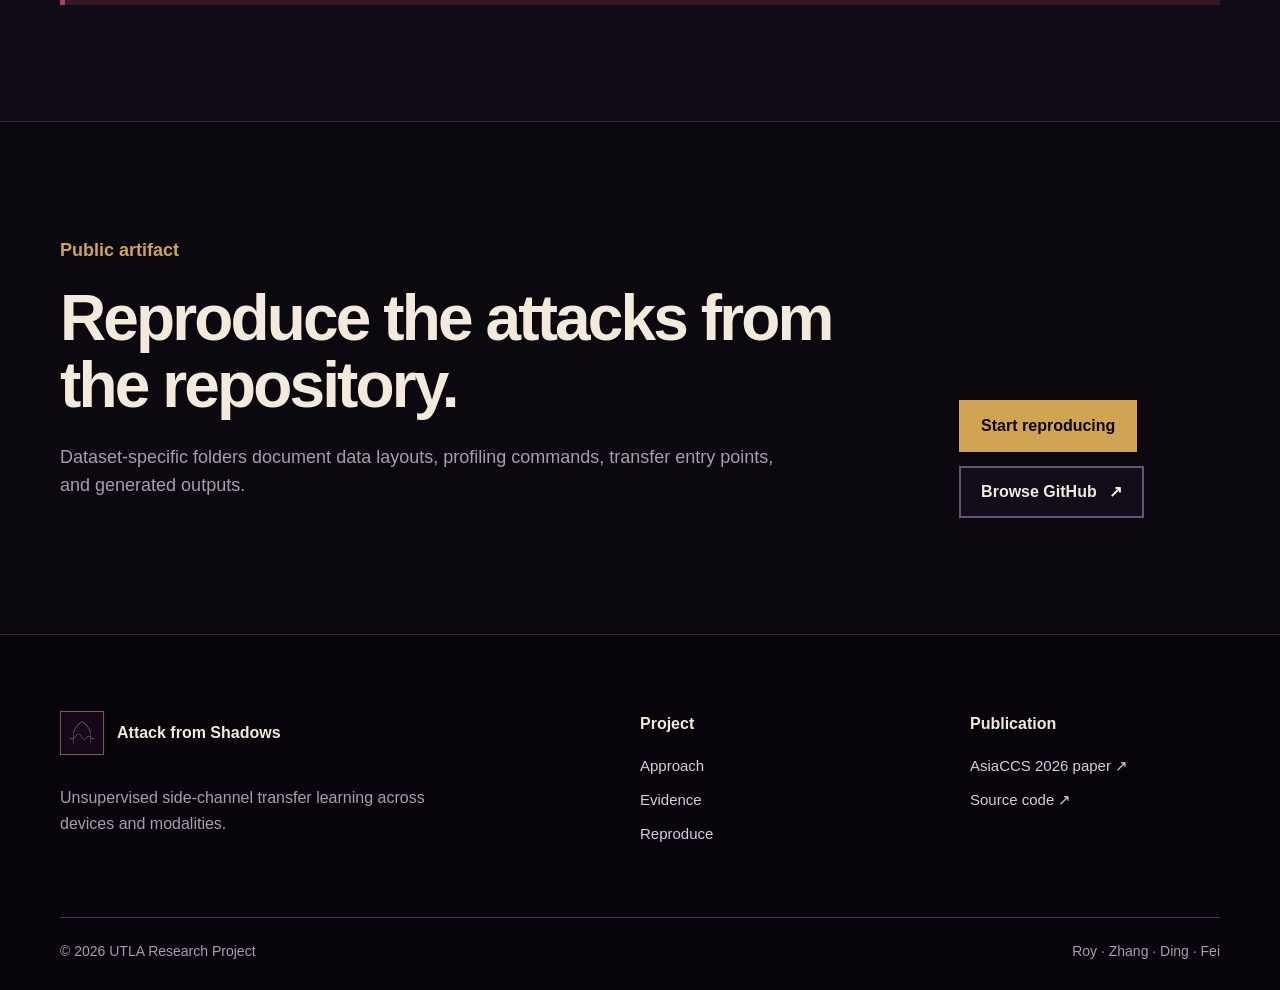
==== commit d2d30a12: "Add simple project logo and refine social card" ====
--- a/docs/index.html
+++ b/docs/index.html
@@ -3,16 +3,20 @@
   <head>
     <meta charset="utf-8" />
     <meta name="viewport" content="width=device-width, initial-scale=1" />
-    <meta name="theme-color" content="#ffffff" />
+    <meta name="theme-color" content="#0b0810" />
     <meta name="description" content="UTLA is an unsupervised side-channel transfer learning attack across devices, leakage modalities, and implementations." />
     <meta property="og:title" content="Attack from Shadows — UTLA" />
     <meta property="og:description" content="Unsupervised side-channel transfer learning across devices and modalities. AsiaCCS 2026." />
     <meta property="og:type" content="website" />
-    <meta property="og:image" content="https://noisyor.github.io/UTLA-Cross-Domain/assets/og-v3.png" />
+    <meta property="og:image" content="https://noisyor.github.io/UTLA-Cross-Domain/assets/og-v4.png" />
+    <meta property="og:image:width" content="1200" />
+    <meta property="og:image:height" content="630" />
+    <meta property="og:image:alt" content="Attack from Shadows: unsupervised side-channel transfer learning" />
     <meta name="twitter:card" content="summary_large_image" />
-    <meta name="twitter:image" content="https://noisyor.github.io/UTLA-Cross-Domain/assets/og-v3.png" />
+    <meta name="twitter:image" content="https://noisyor.github.io/UTLA-Cross-Domain/assets/og-v4.png" />
+    <meta name="twitter:image:alt" content="Attack from Shadows: unsupervised side-channel transfer learning" />
     <title>Attack from Shadows — UTLA</title>
-    <link rel="icon" href="assets/favicon.svg" type="image/svg+xml" />
+    <link rel="icon" href="assets/favicon-v2.png" type="image/png" />
     <link rel="stylesheet" href="styles.css" />
     <script src="script.js" defer></script>
   </head>
@@ -20,7 +24,7 @@
     <a class="skip-link" href="#content">Skip to content</a>
     <header class="site-header">
       <div class="header-inner">
-        <a class="brand" href="index.html" aria-label="Attack from Shadows home"><span class="brand-mark">AFS</span><span>Attack from Shadows</span></a>
+        <a class="brand" href="index.html" aria-label="Attack from Shadows home"><img class="brand-mark" src="assets/logo-mark-v1.png" alt="" width="44" height="44" /><span>Attack from Shadows</span></a>
         <button class="menu-toggle" type="button" aria-expanded="false" aria-controls="site-nav"><span class="sr-only">Toggle navigation</span><i></i><i></i></button>
         <nav id="site-nav" class="site-nav" aria-label="Primary navigation">
           <a href="index.html" aria-current="page">Overview</a>
@@ -97,6 +101,6 @@
       </section>
     </main>
 
-    <footer class="site-footer"><div class="page-shell footer-grid"><div><a class="brand" href="index.html"><span class="brand-mark">AFS</span><span>Attack from Shadows</span></a><p>Unsupervised side-channel transfer learning across devices and modalities.</p></div><div><strong>Project</strong><a href="approach.html">Approach</a><a href="evidence.html">Evidence</a><a href="reproduce.html">Reproduce</a></div><div><strong>Publication</strong><a href="https://doi.org/10.1145/3779208.3805969">AsiaCCS 2026 paper ↗</a><a href="https://github.com/noisyor/UTLA-Cross-Domain">Source code ↗</a></div></div><div class="page-shell footer-bottom"><span>© 2026 UTLA Research Project</span><span>Roy · Zhang · Ding · Fei</span></div></footer>
+    <footer class="site-footer"><div class="page-shell footer-grid"><div><a class="brand" href="index.html" aria-label="Attack from Shadows home"><img class="brand-mark" src="assets/logo-mark-v1.png" alt="" width="44" height="44" /><span>Attack from Shadows</span></a><p>Unsupervised side-channel transfer learning across devices and modalities.</p></div><div><strong>Project</strong><a href="approach.html">Approach</a><a href="evidence.html">Evidence</a><a href="reproduce.html">Reproduce</a></div><div><strong>Publication</strong><a href="https://doi.org/10.1145/3779208.3805969">AsiaCCS 2026 paper ↗</a><a href="https://github.com/noisyor/UTLA-Cross-Domain">Source code ↗</a></div></div><div class="page-shell footer-bottom"><span>© 2026 UTLA Research Project</span><span>Roy · Zhang · Ding · Fei</span></div></footer>
   </body>
 </html>
--- a/docs/styles.css
+++ b/docs/styles.css
@@ -39,7 +39,7 @@
 .site-header { position: sticky; top: 0; z-index: 50; background: rgba(11, 8, 16, 0.94); border-bottom: 1px solid var(--line); box-shadow: 0 8px 28px rgba(0, 0, 0, 0.28); backdrop-filter: blur(14px); }
 .header-inner { width: min(calc(100% - 120px), var(--max)); min-height: 74px; margin-inline: auto; display: flex; align-items: center; justify-content: space-between; gap: 40px; }
 .brand { display: inline-flex; align-items: center; gap: 13px; font-size: 16px; font-weight: 700; color: var(--charcoal-deep); }
-.brand-mark { width: 42px; height: 42px; display: grid; place-items: center; color: var(--night); background: var(--gold); border: 1px solid #efd08b; box-shadow: inset 0 0 0 3px var(--night); font-size: 14px; letter-spacing: -0.04em; }
+.brand-mark { width: 44px; height: 44px; display: block; object-fit: cover; border: 1px solid color-mix(in srgb, var(--gold) 72%, transparent); background: var(--night); box-shadow: 0 0 0 2px color-mix(in srgb, var(--night) 82%, transparent); }
 .site-nav { display: flex; align-items: center; gap: 28px; font-size: 15px; font-weight: 700; }
 .site-nav > a:not(.nav-action) { position: relative; padding-block: 25px; color: var(--muted); }
 .site-nav > a:not(.nav-action)::after { content: ""; position: absolute; inset: auto 0 -1px; height: 3px; background: var(--gold); transform: scaleX(0); transform-origin: left; transition: transform 160ms ease; }
@@ -192,7 +192,7 @@
 
 .site-footer { padding: 76px 0 28px; color: var(--charcoal); background: #07050b; border-top: 1px solid rgba(208, 164, 83, 0.24); }
 .site-footer .brand { color: var(--charcoal-deep); }
-.site-footer .brand-mark { color: var(--night); background: var(--gold); }
+.site-footer .brand-mark { border-color: color-mix(in srgb, var(--gold) 55%, transparent); }
 .footer-grid { display: grid; grid-template-columns: 2fr 1fr 1fr; gap: 80px; }
 .footer-grid > div:first-child p { max-width: 420px; margin-top: 22px; color: var(--muted); font-size: 16px; }
 .footer-grid strong { display: block; margin-bottom: 18px; color: var(--charcoal-deep); font-size: 16px; }
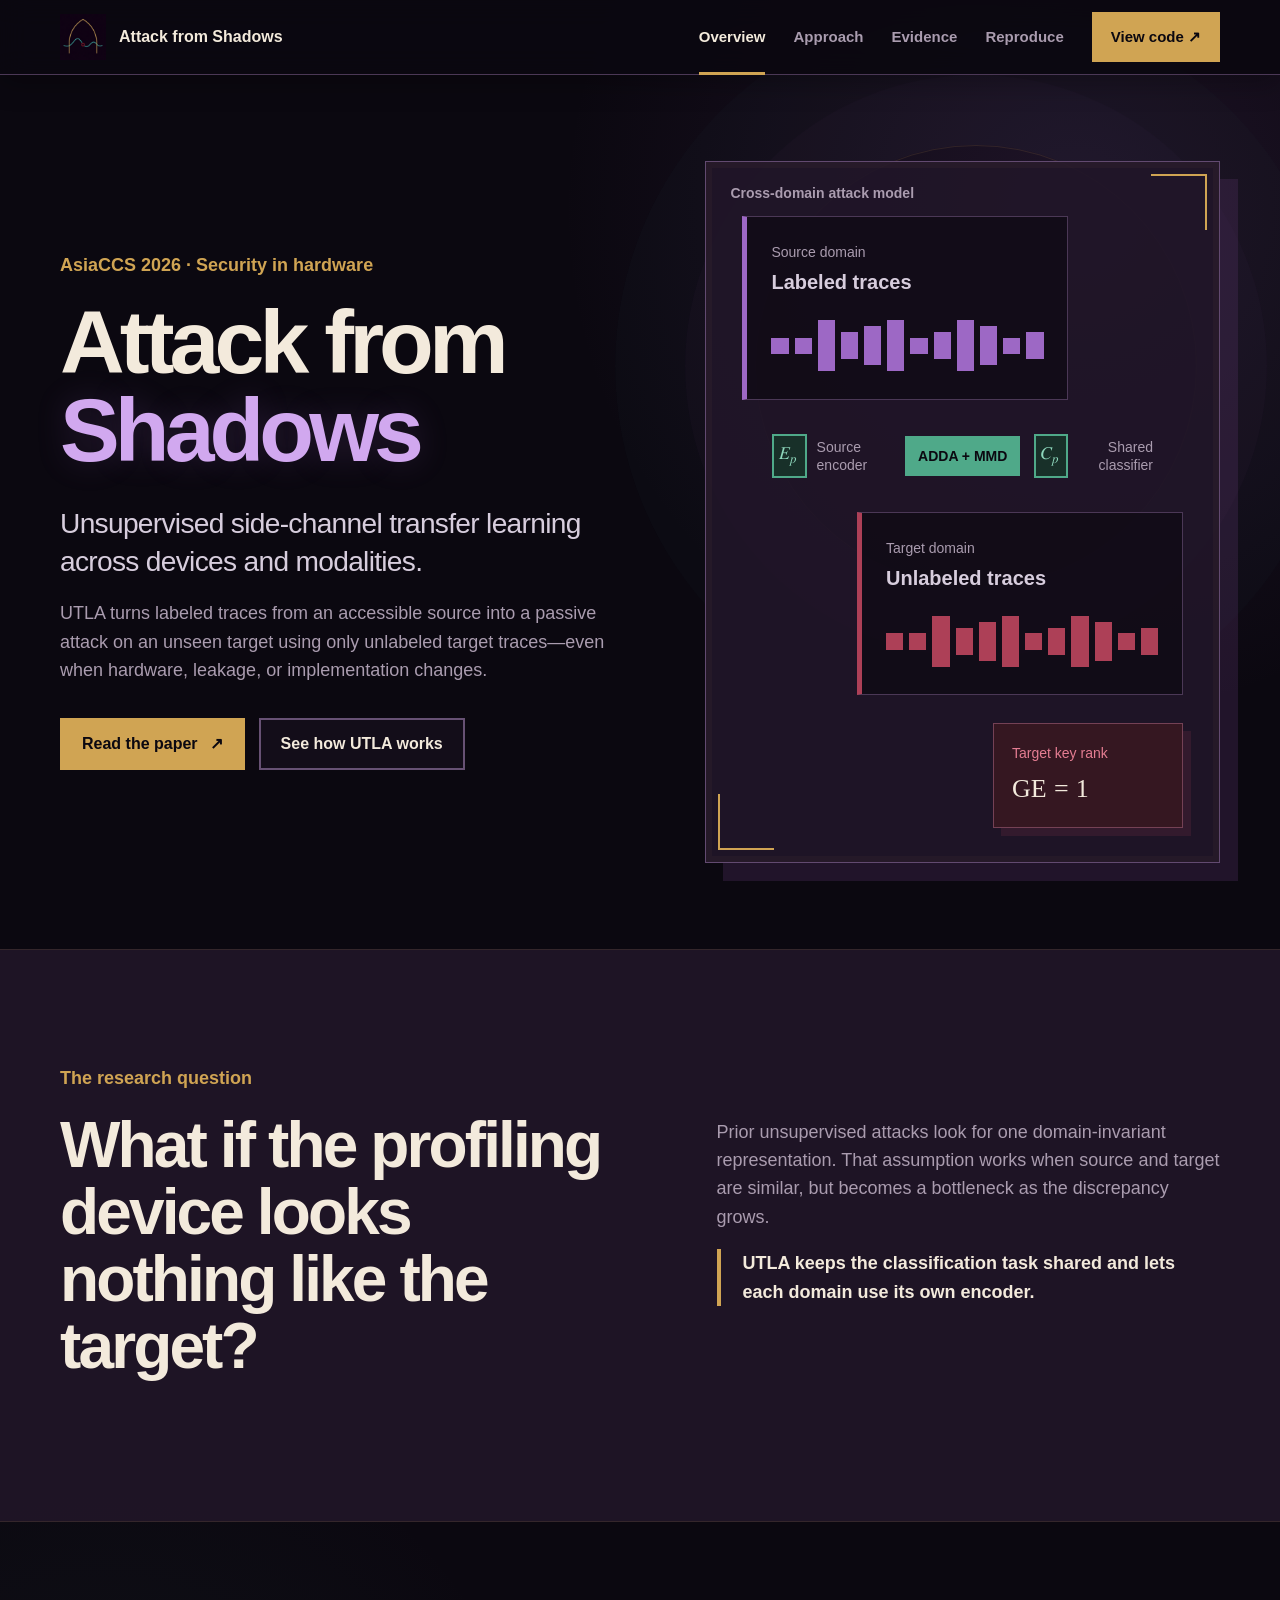
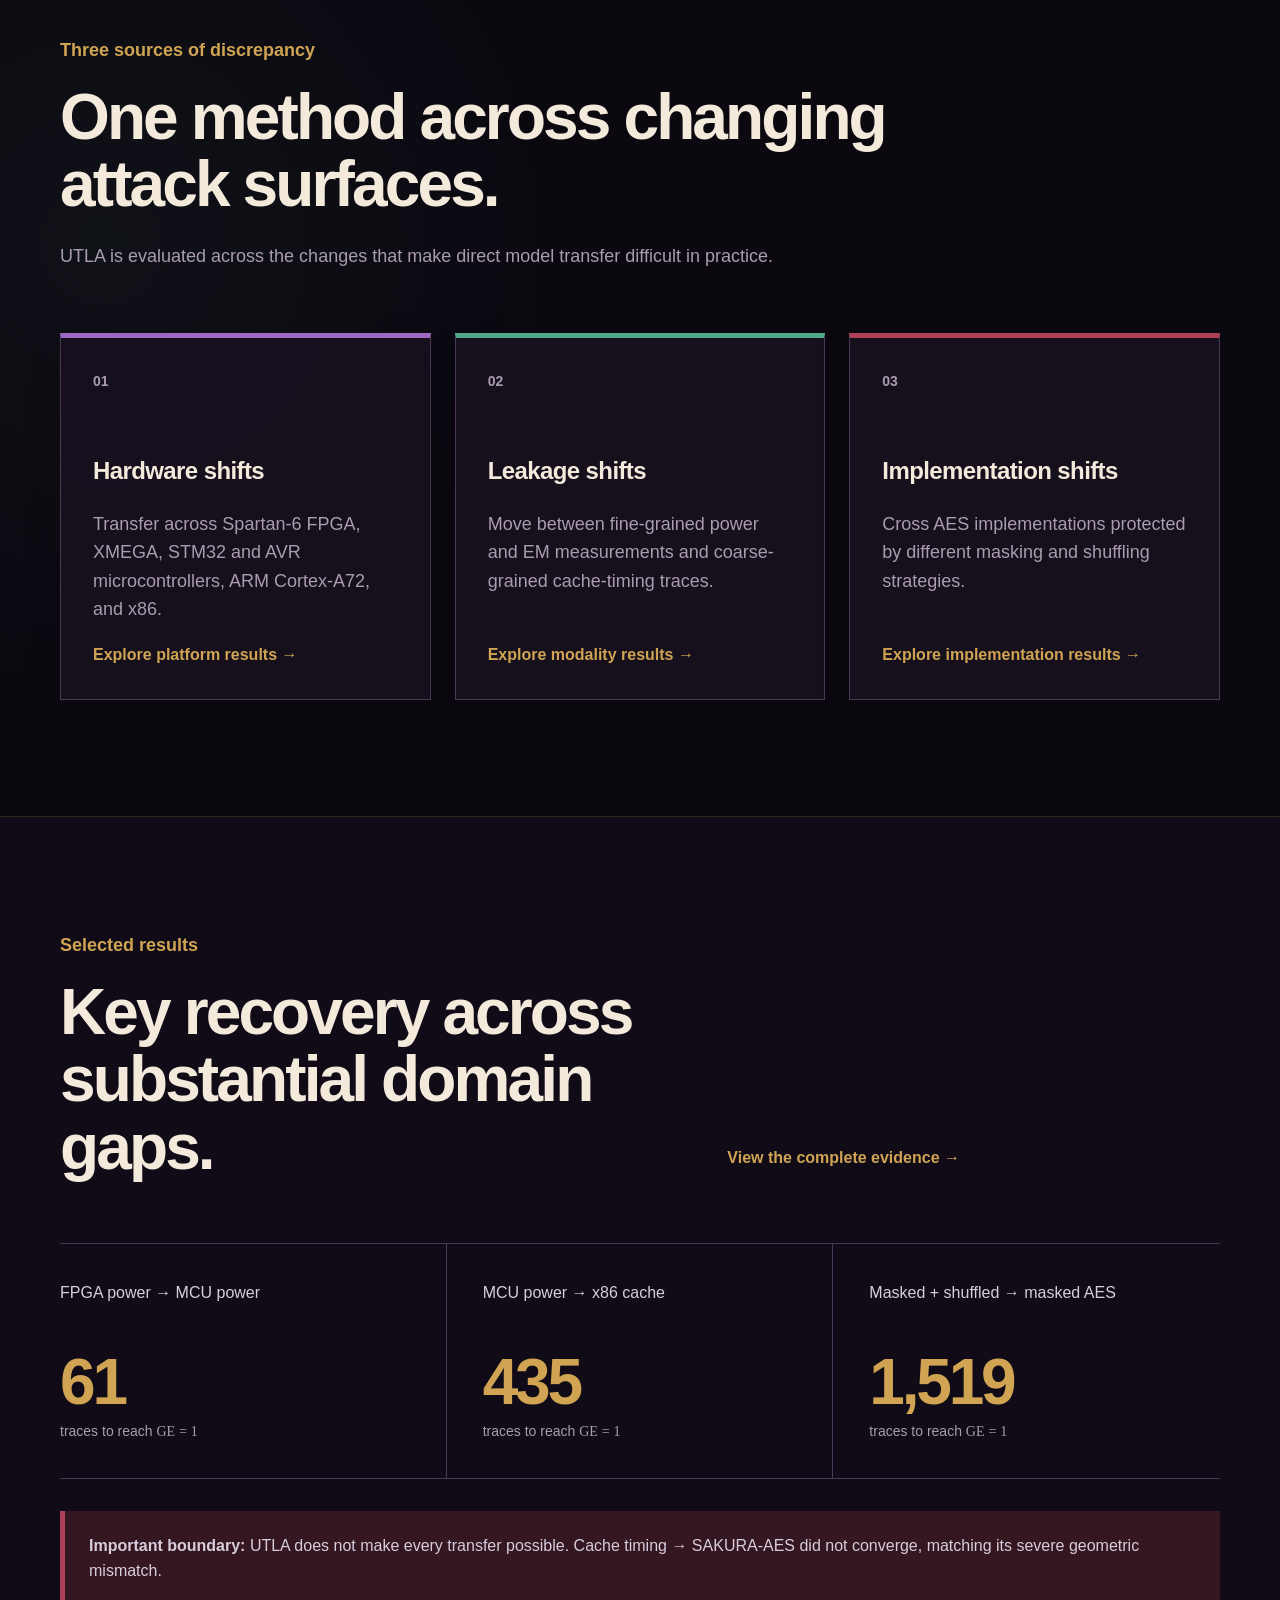
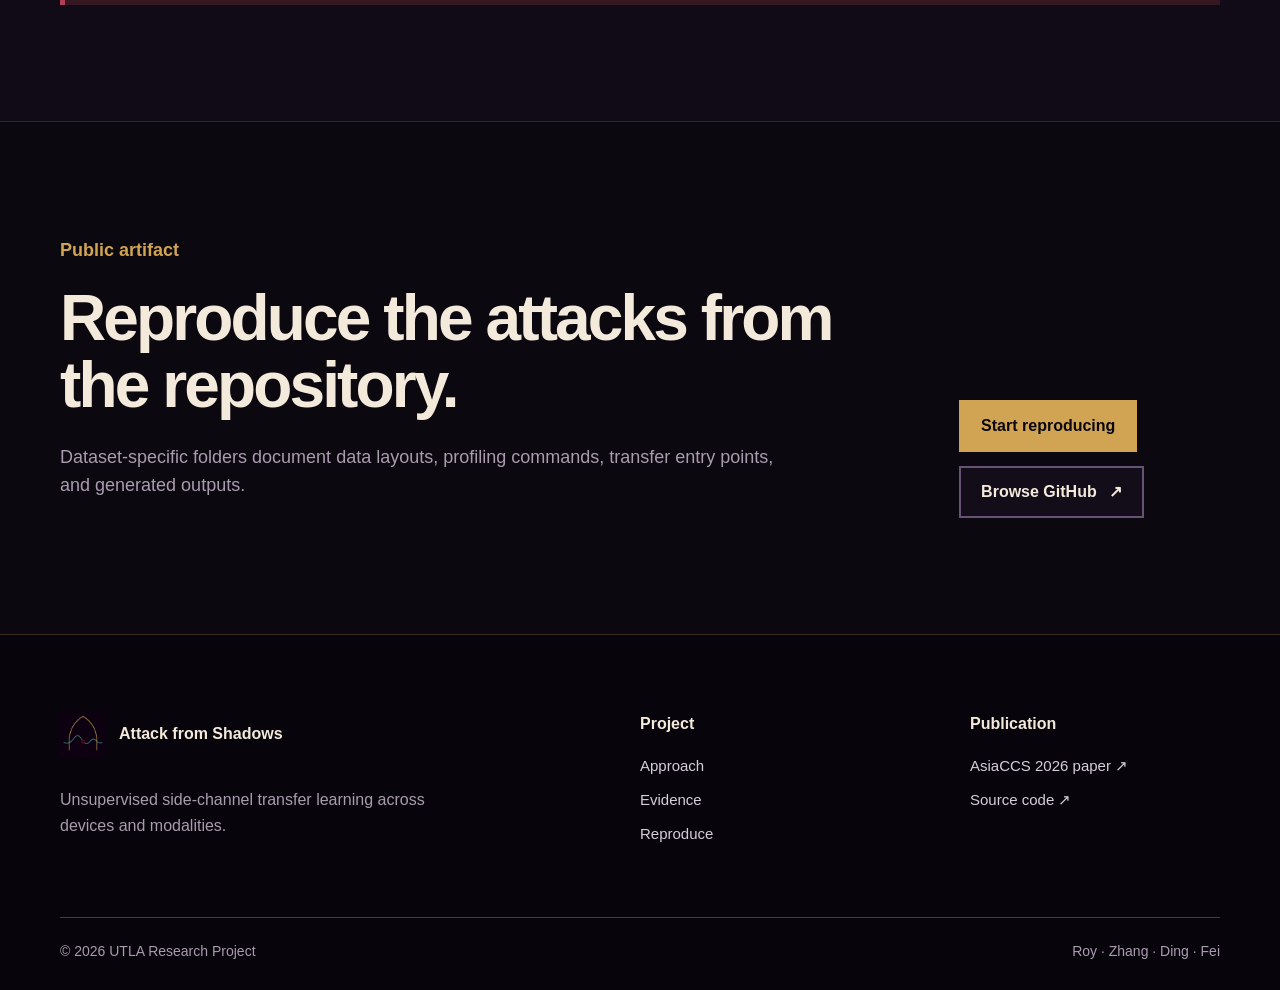
==== commit 3bef43fb: "Refine logo rendering and attack model" ====
--- a/docs/index.html
+++ b/docs/index.html
@@ -16,7 +16,7 @@
     <meta name="twitter:image" content="https://noisyor.github.io/UTLA-Cross-Domain/assets/og-v4.png" />
     <meta name="twitter:image:alt" content="Attack from Shadows: unsupervised side-channel transfer learning" />
     <title>Attack from Shadows — UTLA</title>
-    <link rel="icon" href="assets/favicon-v2.png" type="image/png" />
+    <link rel="icon" href="assets/favicon-v3.png" type="image/png" />
     <link rel="stylesheet" href="styles.css" />
     <script src="script.js" defer></script>
   </head>
@@ -24,7 +24,7 @@
     <a class="skip-link" href="#content">Skip to content</a>
     <header class="site-header">
       <div class="header-inner">
-        <a class="brand" href="index.html" aria-label="Attack from Shadows home"><img class="brand-mark" src="assets/logo-mark-v1.png" alt="" width="44" height="44" /><span>Attack from Shadows</span></a>
+        <a class="brand" href="index.html" aria-label="Attack from Shadows home"><img class="brand-mark" src="assets/logo-mark-v2.png" alt="" width="44" height="44" /><span>Attack from Shadows</span></a>
         <button class="menu-toggle" type="button" aria-expanded="false" aria-controls="site-nav"><span class="sr-only">Toggle navigation</span><i></i><i></i></button>
         <nav id="site-nav" class="site-nav" aria-label="Primary navigation">
           <a href="index.html" aria-current="page">Overview</a>
@@ -101,6 +101,6 @@
       </section>
     </main>
 
-    <footer class="site-footer"><div class="page-shell footer-grid"><div><a class="brand" href="index.html" aria-label="Attack from Shadows home"><img class="brand-mark" src="assets/logo-mark-v1.png" alt="" width="44" height="44" /><span>Attack from Shadows</span></a><p>Unsupervised side-channel transfer learning across devices and modalities.</p></div><div><strong>Project</strong><a href="approach.html">Approach</a><a href="evidence.html">Evidence</a><a href="reproduce.html">Reproduce</a></div><div><strong>Publication</strong><a href="https://doi.org/10.1145/3779208.3805969">AsiaCCS 2026 paper ↗</a><a href="https://github.com/noisyor/UTLA-Cross-Domain">Source code ↗</a></div></div><div class="page-shell footer-bottom"><span>© 2026 UTLA Research Project</span><span>Roy · Zhang · Ding · Fei</span></div></footer>
+    <footer class="site-footer"><div class="page-shell footer-grid"><div><a class="brand" href="index.html" aria-label="Attack from Shadows home"><img class="brand-mark" src="assets/logo-mark-v2.png" alt="" width="44" height="44" /><span>Attack from Shadows</span></a><p>Unsupervised side-channel transfer learning across devices and modalities.</p></div><div><strong>Project</strong><a href="approach.html">Approach</a><a href="evidence.html">Evidence</a><a href="reproduce.html">Reproduce</a></div><div><strong>Publication</strong><a href="https://doi.org/10.1145/3779208.3805969">AsiaCCS 2026 paper ↗</a><a href="https://github.com/noisyor/UTLA-Cross-Domain">Source code ↗</a></div></div><div class="page-shell footer-bottom"><span>© 2026 UTLA Research Project</span><span>Roy · Zhang · Ding · Fei</span></div></footer>
   </body>
 </html>
--- a/docs/styles.css
+++ b/docs/styles.css
@@ -39,7 +39,7 @@
 .site-header { position: sticky; top: 0; z-index: 50; background: rgba(11, 8, 16, 0.94); border-bottom: 1px solid var(--line); box-shadow: 0 8px 28px rgba(0, 0, 0, 0.28); backdrop-filter: blur(14px); }
 .header-inner { width: min(calc(100% - 120px), var(--max)); min-height: 74px; margin-inline: auto; display: flex; align-items: center; justify-content: space-between; gap: 40px; }
 .brand { display: inline-flex; align-items: center; gap: 13px; font-size: 16px; font-weight: 700; color: var(--charcoal-deep); }
-.brand-mark { width: 44px; height: 44px; display: block; object-fit: cover; border: 1px solid color-mix(in srgb, var(--gold) 72%, transparent); background: var(--night); box-shadow: 0 0 0 2px color-mix(in srgb, var(--night) 82%, transparent); }
+.brand-mark { width: 46px; height: 46px; display: block; object-fit: cover; border: 0; background: transparent; box-shadow: none; }
 .site-nav { display: flex; align-items: center; gap: 28px; font-size: 15px; font-weight: 700; }
 .site-nav > a:not(.nav-action) { position: relative; padding-block: 25px; color: var(--muted); }
 .site-nav > a:not(.nav-action)::after { content: ""; position: absolute; inset: auto 0 -1px; height: 3px; background: var(--gold); transform: scaleX(0); transform-origin: left; transition: transform 160ms ease; }
@@ -131,6 +131,53 @@
 .paper-figure img { width: 100%; max-height: 680px; object-fit: contain; }
 figcaption { margin-top: 20px; color: #61546a; font-size: 14px; line-height: 1.5; }
 figcaption strong { color: #241a2b; }
+.attack-model { margin: 0; padding: clamp(24px, 4vw, 54px); overflow: hidden; border: 1px solid #604e68; background: linear-gradient(145deg, rgba(33, 22, 40, 0.97), rgba(11, 8, 16, 0.99)); box-shadow: 14px 14px 0 rgba(65, 39, 74, 0.3); }
+.attack-model-topline { margin-bottom: 38px; display: flex; align-items: flex-end; justify-content: space-between; gap: 36px; }
+.attack-model-topline h2 { max-width: 720px; margin-bottom: 0; font-size: clamp(38px, 4.3vw, 62px); }
+.model-legend { margin: 0 0 6px; padding: 0; display: flex; flex-wrap: wrap; justify-content: flex-end; gap: 9px; list-style: none; }
+.model-legend li { padding: 7px 10px 7px 24px; position: relative; color: var(--muted); border: 1px solid #594762; background: #120c18; font-size: 12px; font-weight: 700; letter-spacing: 0.06em; text-transform: uppercase; }
+.model-legend li::before { content: ""; position: absolute; left: 9px; top: 50%; width: 7px; height: 7px; border-radius: 50%; transform: translateY(-50%); }
+.legend-frozen::before { background: var(--gold); }.legend-trainable::before { background: var(--blue); }.legend-unlabeled::before { background: var(--red); }
+.model-board { display: grid; grid-template-columns: minmax(0, 1fr) minmax(250px, 0.32fr); gap: 22px; }
+.model-flow, .shared-stage { border: 1px solid #4e3c58; background: rgba(11, 8, 16, 0.62); }
+.model-flow { padding: 24px; display: flex; flex-direction: column; gap: 18px; }
+.model-lane { --lane-accent: var(--green); --lane-surface: #13251f; display: grid; grid-template-columns: minmax(150px, 0.86fr) 30px minmax(180px, 1fr) 30px minmax(180px, 1fr); align-items: stretch; }
+.target-lane { --lane-accent: var(--blue); --lane-surface: #24172d; }
+.lane-input, .model-node { min-width: 0; padding: 20px; border: 1px solid #54425d; background: #17101e; }
+.lane-input { border-left: 4px solid var(--lane-accent); background: var(--lane-surface); }
+.lane-input span, .model-node small, .shared-kicker, .probability-node > span, .rank-node > span, .comparison-grid article > span { display: block; color: var(--lane-accent); font-size: 11px; font-weight: 800; letter-spacing: 0.1em; text-transform: uppercase; }
+.lane-input strong, .model-node strong { display: block; margin: 7px 0 12px; color: var(--charcoal-deep); font-size: 17px; line-height: 1.25; }
+.lane-input > math { color: var(--lane-accent); font-size: 28px; }
+.flow-arrow { display: grid; place-items: center; color: var(--lane-accent); font-size: 26px; }
+.model-node small { color: var(--gold); }
+.target-lane .encoder-node small { color: var(--blue-dark); }
+.model-node p { margin: 0; color: var(--muted); font-size: 13px; line-height: 1.45; }
+.feature-node { border-color: color-mix(in srgb, var(--lane-accent) 55%, #54425d); }
+.feature-node strong { color: var(--lane-accent); font-size: 25px; }
+.alignment-bridge { padding: 18px 20px; display: grid; grid-template-columns: minmax(190px, 1.2fr) minmax(150px, 0.8fr) minmax(150px, 0.8fr); gap: 12px; align-items: stretch; border: 1px solid #675174; border-left: 4px solid var(--gold); background: #100b16; }
+.bridge-title span { display: block; color: var(--gold); font-size: 11px; font-weight: 800; letter-spacing: 0.1em; text-transform: uppercase; }
+.bridge-title strong { display: block; margin-top: 5px; color: var(--charcoal-deep); font-size: 15px; line-height: 1.35; }
+.loss-chip { padding: 12px 14px; border: 1px solid #523d60; background: var(--blue-light); }
+.loss-chip b, .loss-chip span { display: block; }
+.loss-chip b { color: var(--blue-dark); font-size: 12px; }
+.loss-chip span { margin-top: 3px; color: var(--muted); font-size: 12px; line-height: 1.35; }
+.alignment-bridge > p { grid-column: 2 / -1; margin: 0; color: var(--green-dark); font-size: 12px; font-weight: 700; text-align: right; }
+.shared-stage { padding: 24px; display: flex; align-items: stretch; flex-direction: column; justify-content: center; }
+.shared-kicker { color: var(--gold); text-align: center; }
+.classifier-node { margin-top: 15px; border: 1px solid #8b6c33; border-top: 4px solid var(--gold); background: #241c18; text-align: center; }
+.classifier-node strong { font-size: 19px; }
+.down-arrow { display: block; padding: 8px 0; color: var(--gold); font-size: 26px; text-align: center; }
+.probability-node, .rank-node { padding: 18px; text-align: center; border: 1px solid #4f3b5c; background: #17101e; }
+.probability-node > span { color: var(--blue-dark); }
+.probability-node math { margin: 8px auto 4px; color: var(--charcoal-deep); font-size: 25px; }
+.probability-node small { color: var(--muted); font-size: 12px; }
+.rank-node { border-color: #356b5b; background: var(--green-light); }
+.rank-node > span { color: var(--green-dark); }
+.rank-node strong, .rank-node math { display: block; color: var(--charcoal-deep); }
+.rank-node strong { margin: 7px 0 3px; font-size: 24px; }
+.rank-node math { font-size: 18px; }
+.attack-model figcaption { margin: 30px 0 0; padding-top: 20px; color: var(--muted); border-top: 1px solid #4e3c58; }
+.attack-model figcaption strong { color: var(--charcoal-deep); }
 .step-grid article { min-height: 300px; }
 .step-grid span { margin-bottom: 56px; color: var(--blue-dark); }
 .objective-block { display: grid; grid-template-columns: 0.9fr 1.1fr; gap: 90px; align-items: start; }
@@ -140,6 +187,18 @@
 .figure-pair { display: grid; grid-template-columns: 1.15fr 0.85fr; gap: 24px; align-items: stretch; }
 .figure-pair .paper-figure { display: flex; flex-direction: column; justify-content: space-between; }
 .small-figure img { max-height: 500px; }
+.comparison-figure { color: var(--charcoal); background: #120c18; border-color: #5b4666; }
+.comparison-grid { display: grid; gap: 14px; }
+.comparison-grid article { padding: 22px; border: 1px solid #4f3b59; background: #19101f; }
+.comparison-grid article > span { color: var(--muted); }
+.comparison-utla { border-left: 4px solid var(--green) !important; background: #13221e !important; }
+.comparison-utla > span { color: var(--green-dark) !important; }
+.mini-domain-row { margin-top: 14px; display: grid; grid-template-columns: 1fr auto 1fr auto 1fr; gap: 8px; align-items: center; }
+.mini-domain-row b { padding: 10px; color: var(--charcoal-deep); border: 1px solid #594762; background: #0f0a14; font-size: 12px; line-height: 1.3; text-align: center; }
+.mini-domain-row i { color: var(--gold); font-style: normal; text-align: center; }
+.comparison-grid p { margin: 14px 0 0; color: var(--muted); font-size: 13px; line-height: 1.45; }
+.comparison-figure figcaption { color: var(--muted); }
+.comparison-figure figcaption strong { color: var(--charcoal-deep); }
 .next-page { text-align: center; }
 .next-page h2 { max-width: 800px; margin-inline: auto; }
 
@@ -192,7 +251,7 @@
 
 .site-footer { padding: 76px 0 28px; color: var(--charcoal); background: #07050b; border-top: 1px solid rgba(208, 164, 83, 0.24); }
 .site-footer .brand { color: var(--charcoal-deep); }
-.site-footer .brand-mark { border-color: color-mix(in srgb, var(--gold) 55%, transparent); }
+.site-footer .brand-mark { opacity: 0.92; }
 .footer-grid { display: grid; grid-template-columns: 2fr 1fr 1fr; gap: 80px; }
 .footer-grid > div:first-child p { max-width: 420px; margin-top: 22px; color: var(--muted); font-size: 16px; }
 .footer-grid strong { display: block; margin-bottom: 18px; color: var(--charcoal-deep); font-size: 16px; }
@@ -218,6 +277,11 @@
   .metric-row article:last-child { border-bottom: 0; }
   .metric-row span { min-height: auto; }
   .callout { align-items: flex-start; flex-direction: column; gap: 30px; }
+  .model-board { grid-template-columns: 1fr; }
+  .shared-stage { display: grid; grid-template-columns: minmax(180px, 1fr) 34px minmax(170px, 0.9fr) 34px minmax(150px, 0.8fr); align-items: center; }
+  .shared-kicker { grid-column: 1 / -1; margin-bottom: 15px; }
+  .classifier-node { margin-top: 0; }
+  .shared-stage .down-arrow { transform: rotate(-90deg); }
   .figure-pair { grid-template-columns: 1fr; }
   .dataset-grid { grid-template-columns: repeat(2, 1fr); }
   .dataset-grid > *:nth-child(2n) { border-right: 0; }.dataset-grid > *:nth-child(n+5) { border-bottom: 1px solid var(--line); }.dataset-grid > *:nth-child(n+7) { border-bottom: 0; }
@@ -257,6 +321,20 @@
   .page-intro { padding-block: 74px 62px; }
   .page-intro > p:last-child { font-size: 19px; }
   .paper-figure { padding: 16px; }
+  .attack-model { padding: 24px 16px; box-shadow: 8px 8px 0 rgba(65, 39, 74, 0.3); }
+  .attack-model-topline { margin-bottom: 28px; align-items: flex-start; flex-direction: column; gap: 20px; }
+  .attack-model-topline h2 { font-size: clamp(36px, 11vw, 50px); }
+  .model-legend { justify-content: flex-start; }
+  .model-flow { padding: 16px; }
+  .model-lane { grid-template-columns: 1fr; }
+  .flow-arrow { min-height: 36px; transform: rotate(90deg); }
+  .alignment-bridge { grid-template-columns: 1fr; }
+  .alignment-bridge > p { grid-column: auto; text-align: left; }
+  .shared-stage { padding: 20px; display: flex; }
+  .shared-kicker { margin-bottom: 0; }
+  .shared-stage .down-arrow { transform: none; }
+  .mini-domain-row { grid-template-columns: 1fr; }
+  .mini-domain-row i { transform: rotate(90deg); }
   .objective-block > div:last-child { padding: 24px; }
   .formula { font-size: 17px; }
   .large-note { grid-template-columns: 1fr; }
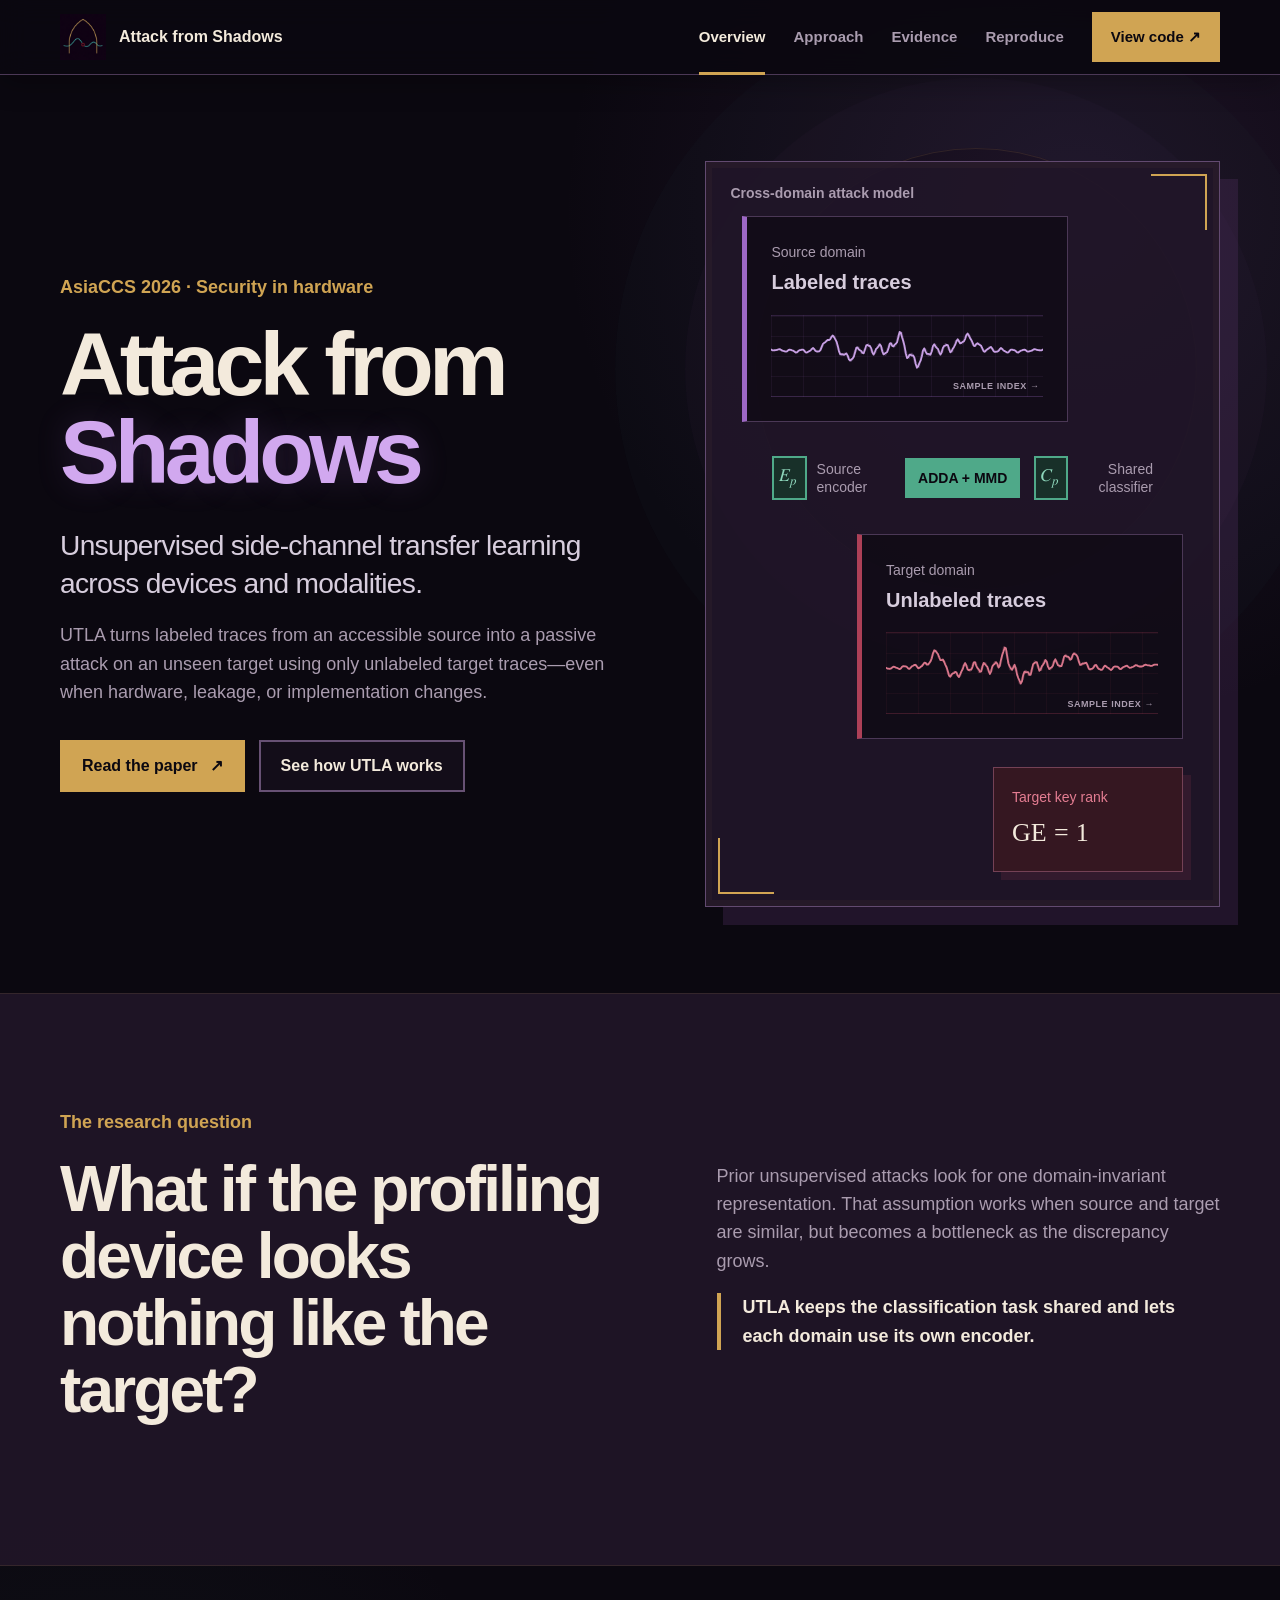
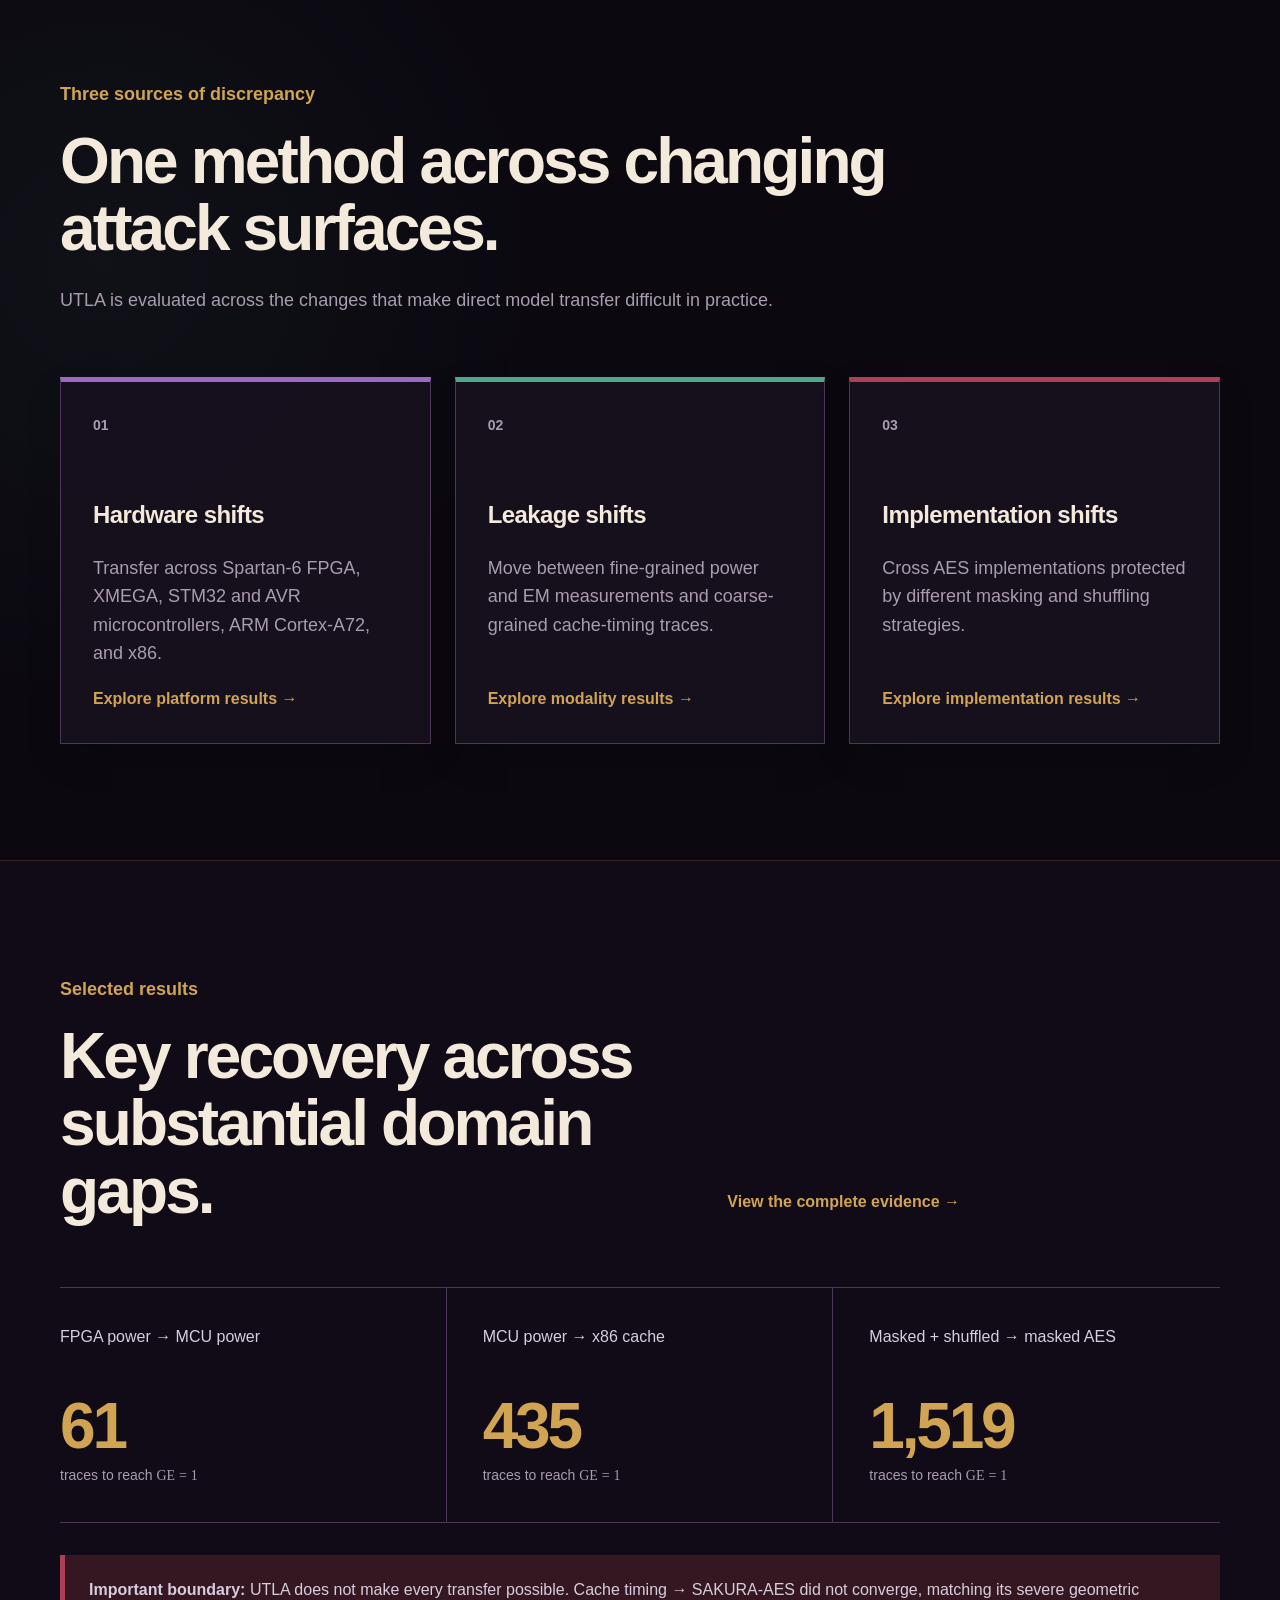
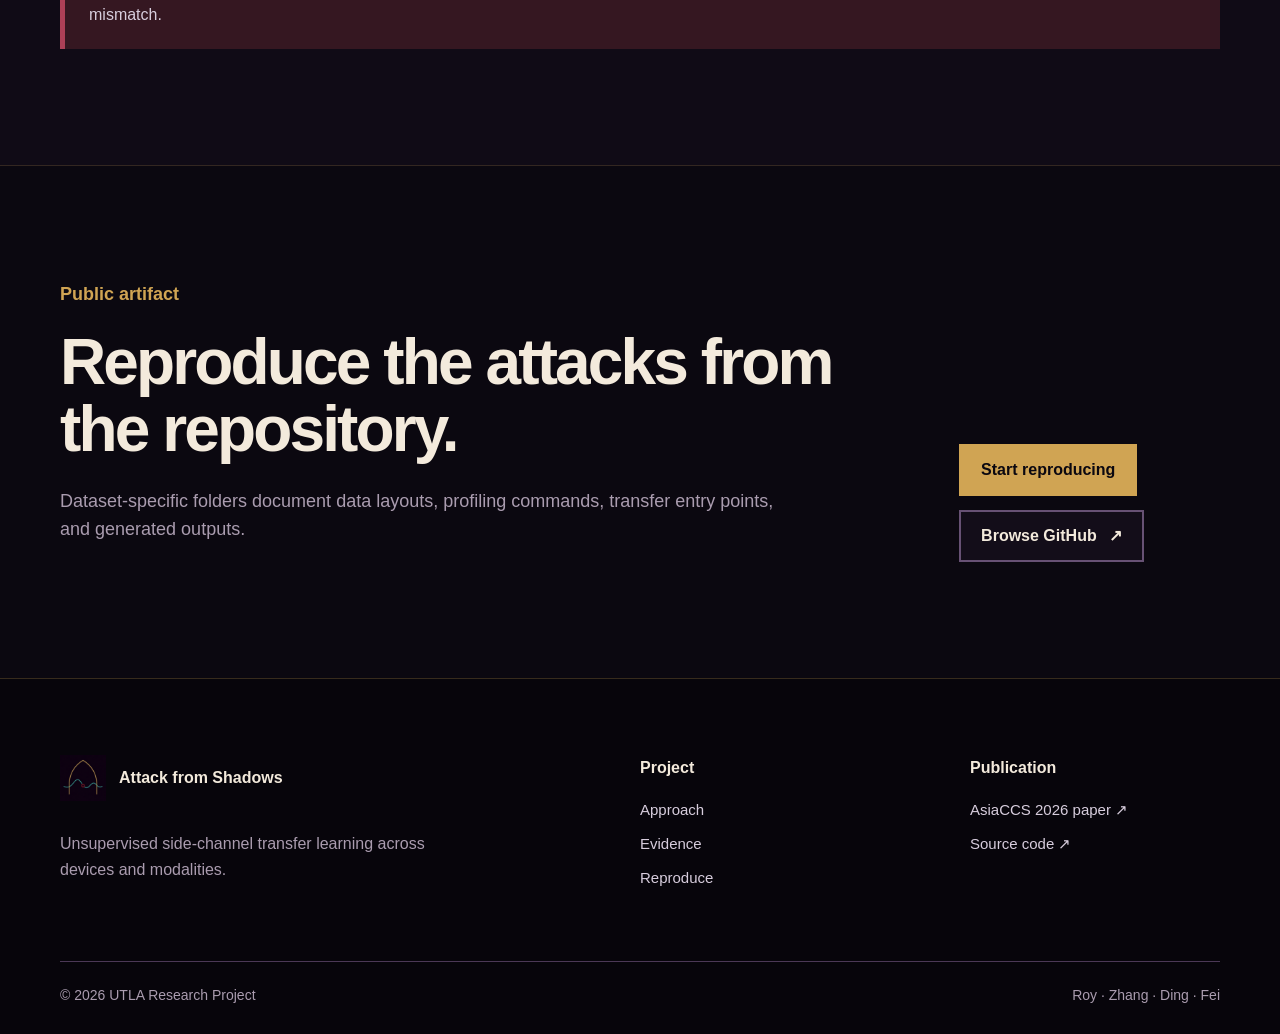
==== commit 068a3404: "Render realistic side-channel traces" ====
--- a/docs/index.html
+++ b/docs/index.html
@@ -52,7 +52,7 @@
           <div class="visual-label">Cross-domain attack model</div>
           <div class="domain source-domain">
             <span>Source domain</span><strong>Labeled traces</strong>
-            <div class="signal signal-blue" aria-hidden="true"><i></i><i></i><i></i><i></i><i></i><i></i><i></i><i></i><i></i><i></i><i></i><i></i></div>
+            <div class="trace-plot" aria-hidden="true"><canvas class="trace-canvas" data-trace="source"></canvas><span>sample index →</span></div>
           </div>
           <div class="model-path" aria-hidden="true">
             <div><span><math aria-label="E sub p"><msub><mi>E</mi><mi>p</mi></msub></math></span><small>Source encoder</small></div>
@@ -61,7 +61,7 @@
           </div>
           <div class="domain target-domain">
             <span>Target domain</span><strong>Unlabeled traces</strong>
-            <div class="signal signal-red" aria-hidden="true"><i></i><i></i><i></i><i></i><i></i><i></i><i></i><i></i><i></i><i></i><i></i><i></i></div>
+            <div class="trace-plot" aria-hidden="true"><canvas class="trace-canvas" data-trace="target"></canvas><span>sample index →</span></div>
           </div>
           <div class="visual-outcome"><span>Target key rank</span><strong><math aria-label="guessing entropy equals one"><mrow><mtext>GE</mtext><mo>=</mo><mn>1</mn></mrow></math></strong></div>
         </div>
--- a/docs/styles.css
+++ b/docs/styles.css
@@ -80,10 +80,10 @@
 .domain > strong { font-size: 20px; }
 .source-domain { border-left: 5px solid var(--blue); }
 .target-domain { margin-left: auto; border-left: 5px solid var(--red); }
-.signal { height: 58px; margin-top: 18px; display: flex; align-items: center; gap: 6px; }
-.signal i { flex: 1; min-width: 3px; height: 28%; background: currentColor; animation: signal 3.5s ease-in-out infinite alternate; }
-.signal i:nth-child(3n) { height: 88%; }.signal i:nth-child(4n) { height: 46%; }.signal i:nth-child(5n) { height: 68%; }
-.signal-blue { color: var(--blue); }.signal-red { color: var(--red); }
+.trace-plot { position: relative; height: 82px; margin-top: 16px; overflow: hidden; color: var(--blue-dark); border-block: 1px solid rgba(157, 104, 197, 0.22); background-image: linear-gradient(rgba(157, 104, 197, 0.08) 1px, transparent 1px), linear-gradient(90deg, rgba(157, 104, 197, 0.08) 1px, transparent 1px); background-size: 100% 20px, 32px 100%; }
+.target-domain .trace-plot { color: var(--red-dark); border-color: rgba(173, 64, 87, 0.24); background-image: linear-gradient(rgba(173, 64, 87, 0.07) 1px, transparent 1px), linear-gradient(90deg, rgba(173, 64, 87, 0.07) 1px, transparent 1px); }
+.trace-canvas { position: absolute; inset: 4px 0 17px; width: 100%; height: calc(100% - 21px); }
+.trace-plot > span { position: absolute; right: 4px; bottom: 2px; color: var(--muted); font-size: 9px; font-weight: 700; letter-spacing: 0.06em; text-transform: uppercase; }
 .model-path { min-height: 112px; display: grid; grid-template-columns: 1fr auto 1fr; align-items: center; gap: 14px; padding-inline: 30px; }
 .model-path > div { display: flex; align-items: center; gap: 10px; }
 .model-path > div:last-child { justify-content: flex-end; text-align: right; }
@@ -262,8 +262,6 @@
 math { color: inherit; font-family: "STIX Two Math", "Cambria Math", "Times New Roman", serif; }
 math[display="block"] { display: block; min-width: max-content; font-size: 1.08em; }
 
-@keyframes signal { from { transform: scaleY(0.72); opacity: 0.62; } to { transform: scaleY(1.05); opacity: 1; } }
-
 @media (max-width: 1050px) {
   .page-shell, .header-inner { width: min(calc(100% - 72px), var(--max)); }
   .hero { min-height: auto; grid-template-columns: 1fr; gap: 58px; }
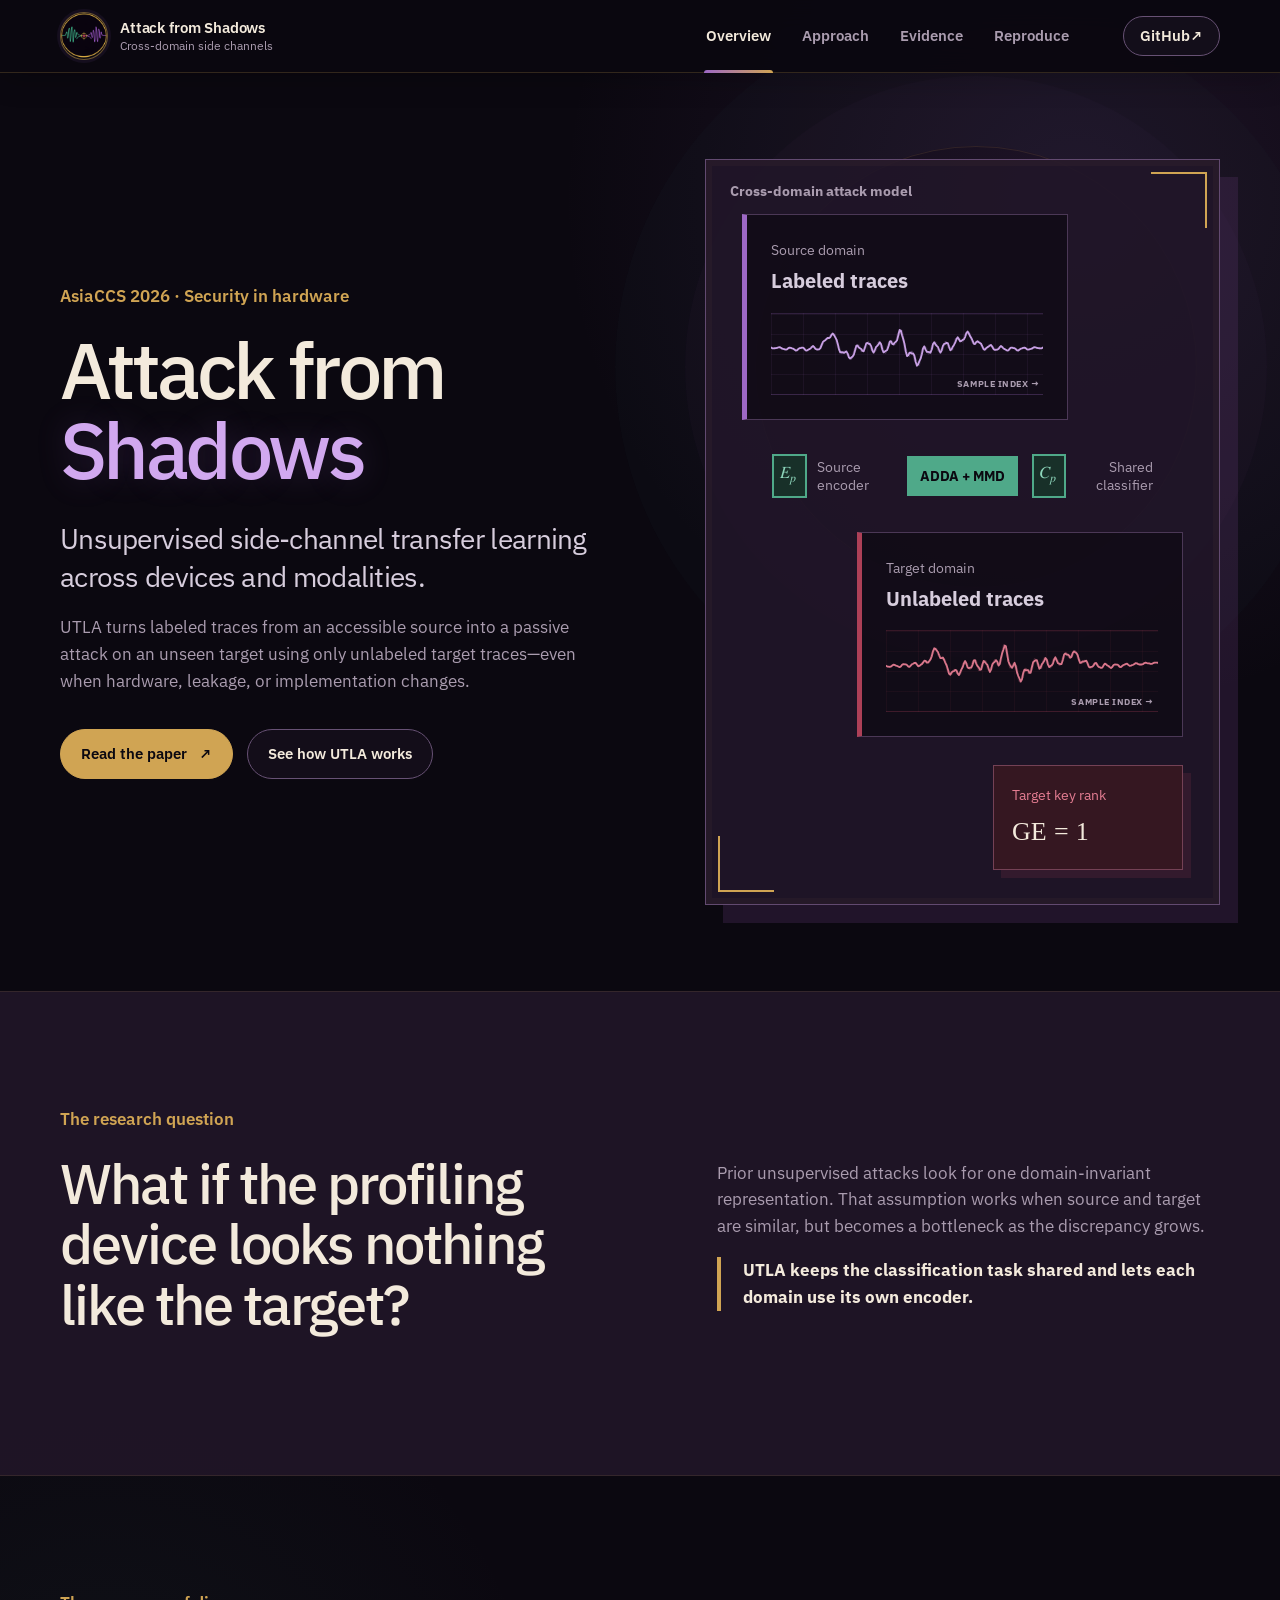
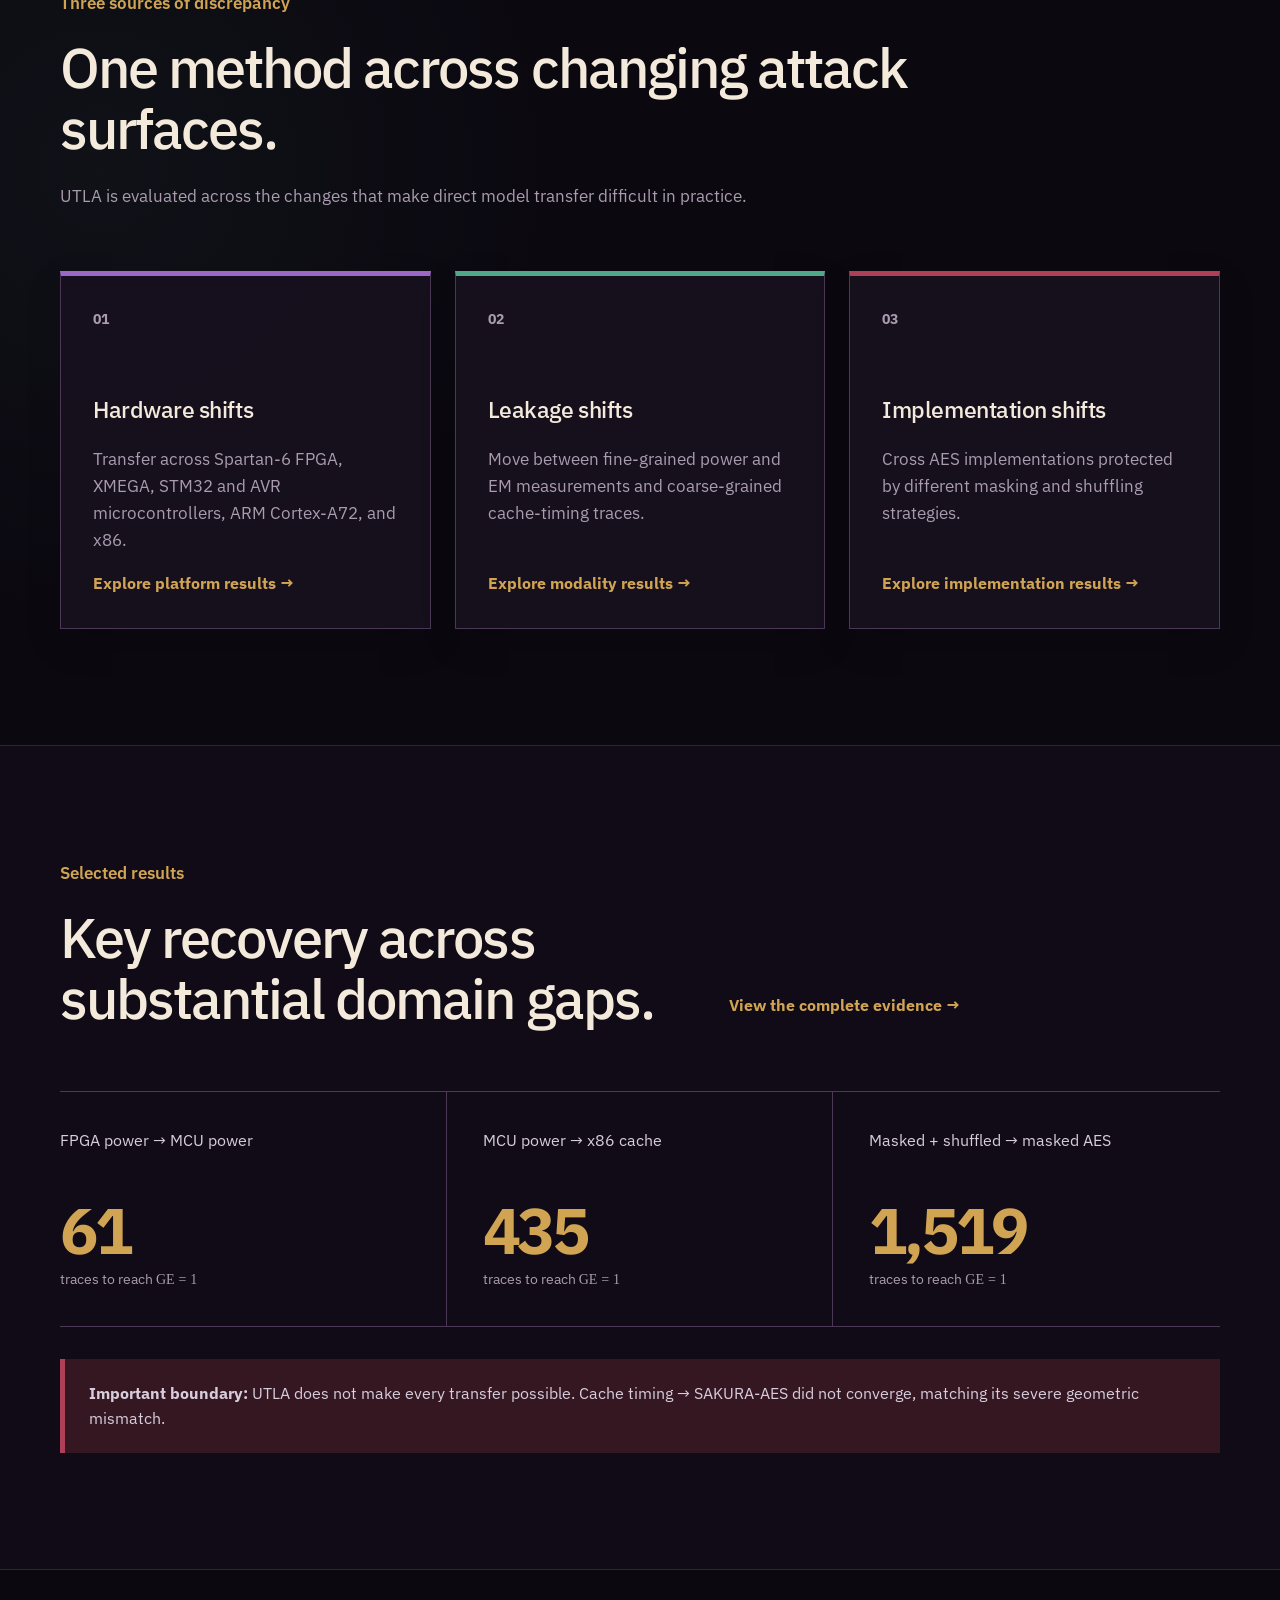
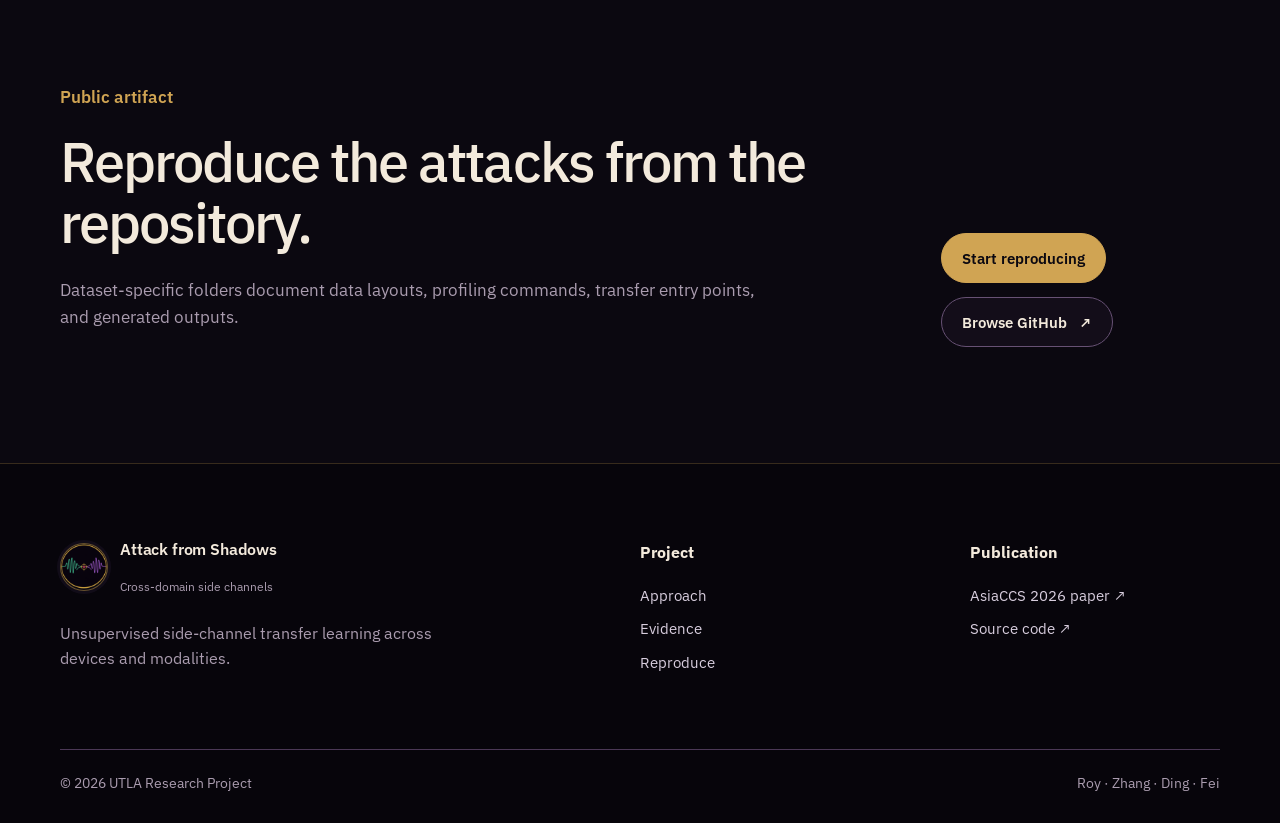
==== commit 14fc97c8: "Refresh typography navigation and project branding" ====
--- a/docs/index.html
+++ b/docs/index.html
@@ -8,15 +8,15 @@
     <meta property="og:title" content="Attack from Shadows — UTLA" />
     <meta property="og:description" content="Unsupervised side-channel transfer learning across devices and modalities. AsiaCCS 2026." />
     <meta property="og:type" content="website" />
-    <meta property="og:image" content="https://noisyor.github.io/UTLA-Cross-Domain/assets/og-v4.png" />
+    <meta property="og:image" content="https://noisyor.github.io/UTLA-Cross-Domain/assets/og-v5.png" />
     <meta property="og:image:width" content="1200" />
     <meta property="og:image:height" content="630" />
     <meta property="og:image:alt" content="Attack from Shadows: unsupervised side-channel transfer learning" />
     <meta name="twitter:card" content="summary_large_image" />
-    <meta name="twitter:image" content="https://noisyor.github.io/UTLA-Cross-Domain/assets/og-v4.png" />
+    <meta name="twitter:image" content="https://noisyor.github.io/UTLA-Cross-Domain/assets/og-v5.png" />
     <meta name="twitter:image:alt" content="Attack from Shadows: unsupervised side-channel transfer learning" />
     <title>Attack from Shadows — UTLA</title>
-    <link rel="icon" href="assets/favicon-v3.png" type="image/png" />
+    <link rel="icon" href="assets/favicon-v4.png" type="image/png" />
     <link rel="stylesheet" href="styles.css" />
     <script src="script.js" defer></script>
   </head>
@@ -24,14 +24,14 @@
     <a class="skip-link" href="#content">Skip to content</a>
     <header class="site-header">
       <div class="header-inner">
-        <a class="brand" href="index.html" aria-label="Attack from Shadows home"><img class="brand-mark" src="assets/logo-mark-v2.png" alt="" width="44" height="44" /><span>Attack from Shadows</span></a>
+        <a class="brand" href="index.html" aria-label="Attack from Shadows home"><img class="brand-mark" src="assets/logo-mark-v3.png" alt="" width="48" height="48" /><span class="brand-copy"><strong>Attack from Shadows</strong><small>Cross-domain side channels</small></span></a>
         <button class="menu-toggle" type="button" aria-expanded="false" aria-controls="site-nav"><span class="sr-only">Toggle navigation</span><i></i><i></i></button>
         <nav id="site-nav" class="site-nav" aria-label="Primary navigation">
           <a href="index.html" aria-current="page">Overview</a>
           <a href="approach.html">Approach</a>
           <a href="evidence.html">Evidence</a>
           <a href="reproduce.html">Reproduce</a>
-          <a class="nav-action" href="https://github.com/noisyor/UTLA-Cross-Domain">View code <span aria-hidden="true">↗</span></a>
+          <a class="nav-action" href="https://github.com/noisyor/UTLA-Cross-Domain">GitHub <span aria-hidden="true">↗</span></a>
         </nav>
       </div>
     </header>
@@ -101,6 +101,6 @@
       </section>
     </main>
 
-    <footer class="site-footer"><div class="page-shell footer-grid"><div><a class="brand" href="index.html" aria-label="Attack from Shadows home"><img class="brand-mark" src="assets/logo-mark-v2.png" alt="" width="44" height="44" /><span>Attack from Shadows</span></a><p>Unsupervised side-channel transfer learning across devices and modalities.</p></div><div><strong>Project</strong><a href="approach.html">Approach</a><a href="evidence.html">Evidence</a><a href="reproduce.html">Reproduce</a></div><div><strong>Publication</strong><a href="https://doi.org/10.1145/3779208.3805969">AsiaCCS 2026 paper ↗</a><a href="https://github.com/noisyor/UTLA-Cross-Domain">Source code ↗</a></div></div><div class="page-shell footer-bottom"><span>© 2026 UTLA Research Project</span><span>Roy · Zhang · Ding · Fei</span></div></footer>
+    <footer class="site-footer"><div class="page-shell footer-grid"><div><a class="brand" href="index.html" aria-label="Attack from Shadows home"><img class="brand-mark" src="assets/logo-mark-v3.png" alt="" width="48" height="48" /><span class="brand-copy"><strong>Attack from Shadows</strong><small>Cross-domain side channels</small></span></a><p>Unsupervised side-channel transfer learning across devices and modalities.</p></div><div><strong>Project</strong><a href="approach.html">Approach</a><a href="evidence.html">Evidence</a><a href="reproduce.html">Reproduce</a></div><div><strong>Publication</strong><a href="https://doi.org/10.1145/3779208.3805969">AsiaCCS 2026 paper ↗</a><a href="https://github.com/noisyor/UTLA-Cross-Domain">Source code ↗</a></div></div><div class="page-shell footer-bottom"><span>© 2026 UTLA Research Project</span><span>Roy · Zhang · Ding · Fei</span></div></footer>
   </body>
 </html>
--- a/docs/styles.css
+++ b/docs/styles.css
@@ -1,3 +1,5 @@
+@import url("https://fonts.googleapis.com/css2?family=IBM+Plex+Sans:ital,wght@0,400;0,500;0,600;1,400&display=swap");
+
 :root {
   --charcoal: #d7cddd;
   --charcoal-deep: #f3eadc;
@@ -18,12 +20,12 @@
   --night: #0b0810;
   --max: 1320px;
   --reading: 780px;
-  --font: Arial, Helvetica, sans-serif;
+  --font: "IBM Plex Sans", -apple-system, BlinkMacSystemFont, "Segoe UI", sans-serif;
 }
 
 * { box-sizing: border-box; }
 html { scroll-behavior: smooth; }
-body { margin: 0; color: var(--charcoal); background-color: var(--night); background-image: radial-gradient(circle at 84% 5%, rgba(117, 70, 142, 0.18), transparent 32rem), radial-gradient(circle at 8% 44%, rgba(70, 133, 117, 0.08), transparent 28rem); font: 18px/1.58 var(--font); text-rendering: optimizeLegibility; }
+body { margin: 0; color: var(--charcoal); background-color: var(--night); background-image: radial-gradient(circle at 84% 5%, rgba(117, 70, 142, 0.18), transparent 32rem), radial-gradient(circle at 8% 44%, rgba(70, 133, 117, 0.08), transparent 28rem); font: 17px/1.58 var(--font); text-rendering: optimizeLegibility; -webkit-font-smoothing: antialiased; }
 body::selection { color: var(--night); background: var(--gold); }
 a { color: inherit; text-decoration: none; }
 button { font: inherit; }
@@ -36,26 +38,30 @@
 .skip-link { position: fixed; top: 12px; left: 12px; z-index: 100; padding: 10px 16px; color: var(--night); background: var(--gold); transform: translateY(-160%); }
 .skip-link:focus { transform: none; }
 
-.site-header { position: sticky; top: 0; z-index: 50; background: rgba(11, 8, 16, 0.94); border-bottom: 1px solid var(--line); box-shadow: 0 8px 28px rgba(0, 0, 0, 0.28); backdrop-filter: blur(14px); }
-.header-inner { width: min(calc(100% - 120px), var(--max)); min-height: 74px; margin-inline: auto; display: flex; align-items: center; justify-content: space-between; gap: 40px; }
-.brand { display: inline-flex; align-items: center; gap: 13px; font-size: 16px; font-weight: 700; color: var(--charcoal-deep); }
-.brand-mark { width: 46px; height: 46px; display: block; object-fit: cover; border: 0; background: transparent; box-shadow: none; }
-.site-nav { display: flex; align-items: center; gap: 28px; font-size: 15px; font-weight: 700; }
-.site-nav > a:not(.nav-action) { position: relative; padding-block: 25px; color: var(--muted); }
-.site-nav > a:not(.nav-action)::after { content: ""; position: absolute; inset: auto 0 -1px; height: 3px; background: var(--gold); transform: scaleX(0); transform-origin: left; transition: transform 160ms ease; }
+.site-header { position: sticky; top: 0; z-index: 50; background: rgba(11, 8, 16, 0.96); border-bottom: 1px solid rgba(208, 164, 83, 0.2); box-shadow: 0 8px 28px rgba(0, 0, 0, 0.2); backdrop-filter: blur(14px); }
+.header-inner { width: min(calc(100% - 120px), var(--max)); min-height: 72px; margin-inline: auto; display: grid; grid-template-columns: minmax(250px, 1fr) auto; align-items: center; gap: 34px; }
+.brand { display: inline-flex; align-items: center; gap: 12px; color: var(--charcoal-deep); }
+.brand-mark { width: 48px; height: 48px; display: block; flex: 0 0 auto; object-fit: cover; border: 1px solid rgba(208, 164, 83, 0.5); border-radius: 50%; background: #0b0810; box-shadow: 0 0 0 3px rgba(157, 104, 197, 0.08); }
+.brand-copy { min-width: 0; display: grid; gap: 1px; }
+.brand-copy strong { font-size: 15px; font-weight: 600; line-height: 1.2; letter-spacing: -0.01em; }
+.brand-copy small { color: var(--muted); font-size: 12px; font-weight: 400; line-height: 1.25; }
+.site-nav { height: 72px; display: flex; align-items: stretch; gap: clamp(14px, 2.1vw, 30px); font-size: 15px; font-weight: 600; }
+.site-nav > a { display: inline-flex; align-items: center; justify-content: center; white-space: nowrap; }
+.site-nav > a:not(.nav-action) { position: relative; padding-inline: 2px; color: var(--muted); }
+.site-nav > a:not(.nav-action)::after { content: ""; position: absolute; right: 0; bottom: -1px; left: 0; height: 3px; border-radius: 3px 3px 0 0; background: linear-gradient(90deg, var(--blue), var(--gold)); transform: scaleX(0); transform-origin: center; transition: transform 160ms ease; }
 .site-nav > a:hover, .site-nav > a:focus-visible, .site-nav > a[aria-current="page"] { color: var(--charcoal-deep); }
 .site-nav > a:hover::after, .site-nav > a:focus-visible::after, .site-nav > a[aria-current="page"]::after { transform: scaleX(1); }
-.nav-action { padding: 11px 17px; color: var(--night); background: var(--gold); border: 2px solid var(--gold); }
-.nav-action:hover, .nav-action:focus-visible { color: var(--gold); background: transparent; }
+.nav-action { height: 40px; margin: auto 0 auto clamp(14px, 2vw, 28px); padding: 0 16px; color: var(--charcoal-deep); background: rgba(23, 16, 30, 0.78); border: 1px solid #675174; border-radius: 999px; }
+.nav-action:hover, .nav-action:focus-visible { color: var(--night); background: var(--gold); border-color: var(--gold); }
 .menu-toggle { display: none; }
 
-.eyebrow { margin-bottom: 22px; color: var(--gold); font-size: 18px; font-weight: 700; line-height: 1.35; }
-h1 { margin-bottom: 30px; color: var(--charcoal-deep); font-size: clamp(60px, 7vw, 96px); line-height: 0.98; letter-spacing: -0.055em; }
+.eyebrow { margin-bottom: 22px; color: var(--gold); font-size: 17px; font-weight: 600; line-height: 1.35; }
+h1 { margin-bottom: 30px; color: var(--charcoal-deep); font-size: clamp(56px, 6.2vw, 84px); font-weight: 500; line-height: 1.01; letter-spacing: -0.045em; }
 h1 span, h2 span { color: var(--blue-dark); text-shadow: 0 0 32px rgba(157, 104, 197, 0.2); }
-h2 { margin-bottom: 24px; color: var(--charcoal-deep); font-size: clamp(44px, 5vw, 70px); line-height: 1.05; letter-spacing: -0.045em; }
-h3 { color: var(--charcoal-deep); font-size: 24px; line-height: 1.25; letter-spacing: -0.025em; }
+h2 { margin-bottom: 24px; color: var(--charcoal-deep); font-size: clamp(40px, 4.4vw, 62px); font-weight: 500; line-height: 1.08; letter-spacing: -0.035em; }
+h3 { color: var(--charcoal-deep); font-size: 23px; font-weight: 500; line-height: 1.25; letter-spacing: -0.02em; }
 .button-row { display: flex; flex-wrap: wrap; gap: 14px; align-items: center; }
-.button { min-height: 52px; padding: 12px 20px; display: inline-flex; align-items: center; justify-content: center; gap: 12px; border: 2px solid transparent; font-size: 16px; font-weight: 700; line-height: 1.3; cursor: pointer; transition: color 150ms ease, background 150ms ease, border-color 150ms ease, transform 150ms ease; }
+.button { min-height: 50px; padding: 11px 20px; display: inline-flex; align-items: center; justify-content: center; gap: 12px; border: 1px solid transparent; border-radius: 999px; font-size: 15px; font-weight: 600; line-height: 1.3; cursor: pointer; transition: color 150ms ease, background 150ms ease, border-color 150ms ease, transform 150ms ease; }
 .button:hover { transform: translateY(-2px); }
 .button:focus-visible, .filter-bar button:focus-visible, .command-block button:focus-visible, .menu-toggle:focus-visible, a:focus-visible { outline: 3px solid var(--gold); outline-offset: 3px; }
 .button-primary { color: var(--night); background: var(--gold); border-color: var(--gold); }
@@ -131,53 +137,6 @@
 .paper-figure img { width: 100%; max-height: 680px; object-fit: contain; }
 figcaption { margin-top: 20px; color: #61546a; font-size: 14px; line-height: 1.5; }
 figcaption strong { color: #241a2b; }
-.attack-model { margin: 0; padding: clamp(24px, 4vw, 54px); overflow: hidden; border: 1px solid #604e68; background: linear-gradient(145deg, rgba(33, 22, 40, 0.97), rgba(11, 8, 16, 0.99)); box-shadow: 14px 14px 0 rgba(65, 39, 74, 0.3); }
-.attack-model-topline { margin-bottom: 38px; display: flex; align-items: flex-end; justify-content: space-between; gap: 36px; }
-.attack-model-topline h2 { max-width: 720px; margin-bottom: 0; font-size: clamp(38px, 4.3vw, 62px); }
-.model-legend { margin: 0 0 6px; padding: 0; display: flex; flex-wrap: wrap; justify-content: flex-end; gap: 9px; list-style: none; }
-.model-legend li { padding: 7px 10px 7px 24px; position: relative; color: var(--muted); border: 1px solid #594762; background: #120c18; font-size: 12px; font-weight: 700; letter-spacing: 0.06em; text-transform: uppercase; }
-.model-legend li::before { content: ""; position: absolute; left: 9px; top: 50%; width: 7px; height: 7px; border-radius: 50%; transform: translateY(-50%); }
-.legend-frozen::before { background: var(--gold); }.legend-trainable::before { background: var(--blue); }.legend-unlabeled::before { background: var(--red); }
-.model-board { display: grid; grid-template-columns: minmax(0, 1fr) minmax(250px, 0.32fr); gap: 22px; }
-.model-flow, .shared-stage { border: 1px solid #4e3c58; background: rgba(11, 8, 16, 0.62); }
-.model-flow { padding: 24px; display: flex; flex-direction: column; gap: 18px; }
-.model-lane { --lane-accent: var(--green); --lane-surface: #13251f; display: grid; grid-template-columns: minmax(150px, 0.86fr) 30px minmax(180px, 1fr) 30px minmax(180px, 1fr); align-items: stretch; }
-.target-lane { --lane-accent: var(--blue); --lane-surface: #24172d; }
-.lane-input, .model-node { min-width: 0; padding: 20px; border: 1px solid #54425d; background: #17101e; }
-.lane-input { border-left: 4px solid var(--lane-accent); background: var(--lane-surface); }
-.lane-input span, .model-node small, .shared-kicker, .probability-node > span, .rank-node > span, .comparison-grid article > span { display: block; color: var(--lane-accent); font-size: 11px; font-weight: 800; letter-spacing: 0.1em; text-transform: uppercase; }
-.lane-input strong, .model-node strong { display: block; margin: 7px 0 12px; color: var(--charcoal-deep); font-size: 17px; line-height: 1.25; }
-.lane-input > math { color: var(--lane-accent); font-size: 28px; }
-.flow-arrow { display: grid; place-items: center; color: var(--lane-accent); font-size: 26px; }
-.model-node small { color: var(--gold); }
-.target-lane .encoder-node small { color: var(--blue-dark); }
-.model-node p { margin: 0; color: var(--muted); font-size: 13px; line-height: 1.45; }
-.feature-node { border-color: color-mix(in srgb, var(--lane-accent) 55%, #54425d); }
-.feature-node strong { color: var(--lane-accent); font-size: 25px; }
-.alignment-bridge { padding: 18px 20px; display: grid; grid-template-columns: minmax(190px, 1.2fr) minmax(150px, 0.8fr) minmax(150px, 0.8fr); gap: 12px; align-items: stretch; border: 1px solid #675174; border-left: 4px solid var(--gold); background: #100b16; }
-.bridge-title span { display: block; color: var(--gold); font-size: 11px; font-weight: 800; letter-spacing: 0.1em; text-transform: uppercase; }
-.bridge-title strong { display: block; margin-top: 5px; color: var(--charcoal-deep); font-size: 15px; line-height: 1.35; }
-.loss-chip { padding: 12px 14px; border: 1px solid #523d60; background: var(--blue-light); }
-.loss-chip b, .loss-chip span { display: block; }
-.loss-chip b { color: var(--blue-dark); font-size: 12px; }
-.loss-chip span { margin-top: 3px; color: var(--muted); font-size: 12px; line-height: 1.35; }
-.alignment-bridge > p { grid-column: 2 / -1; margin: 0; color: var(--green-dark); font-size: 12px; font-weight: 700; text-align: right; }
-.shared-stage { padding: 24px; display: flex; align-items: stretch; flex-direction: column; justify-content: center; }
-.shared-kicker { color: var(--gold); text-align: center; }
-.classifier-node { margin-top: 15px; border: 1px solid #8b6c33; border-top: 4px solid var(--gold); background: #241c18; text-align: center; }
-.classifier-node strong { font-size: 19px; }
-.down-arrow { display: block; padding: 8px 0; color: var(--gold); font-size: 26px; text-align: center; }
-.probability-node, .rank-node { padding: 18px; text-align: center; border: 1px solid #4f3b5c; background: #17101e; }
-.probability-node > span { color: var(--blue-dark); }
-.probability-node math { margin: 8px auto 4px; color: var(--charcoal-deep); font-size: 25px; }
-.probability-node small { color: var(--muted); font-size: 12px; }
-.rank-node { border-color: #356b5b; background: var(--green-light); }
-.rank-node > span { color: var(--green-dark); }
-.rank-node strong, .rank-node math { display: block; color: var(--charcoal-deep); }
-.rank-node strong { margin: 7px 0 3px; font-size: 24px; }
-.rank-node math { font-size: 18px; }
-.attack-model figcaption { margin: 30px 0 0; padding-top: 20px; color: var(--muted); border-top: 1px solid #4e3c58; }
-.attack-model figcaption strong { color: var(--charcoal-deep); }
 .step-grid article { min-height: 300px; }
 .step-grid span { margin-bottom: 56px; color: var(--blue-dark); }
 .objective-block { display: grid; grid-template-columns: 0.9fr 1.1fr; gap: 90px; align-items: start; }
@@ -190,7 +149,7 @@
 .comparison-figure { color: var(--charcoal); background: #120c18; border-color: #5b4666; }
 .comparison-grid { display: grid; gap: 14px; }
 .comparison-grid article { padding: 22px; border: 1px solid #4f3b59; background: #19101f; }
-.comparison-grid article > span { color: var(--muted); }
+.comparison-grid article > span { display: block; color: var(--muted); font-size: 11px; font-weight: 800; letter-spacing: 0.1em; text-transform: uppercase; }
 .comparison-utla { border-left: 4px solid var(--green) !important; background: #13221e !important; }
 .comparison-utla > span { color: var(--green-dark) !important; }
 .mini-domain-row { margin-top: 14px; display: grid; grid-template-columns: 1fr auto 1fr auto 1fr; gap: 8px; align-items: center; }
@@ -275,11 +234,6 @@
   .metric-row article:last-child { border-bottom: 0; }
   .metric-row span { min-height: auto; }
   .callout { align-items: flex-start; flex-direction: column; gap: 30px; }
-  .model-board { grid-template-columns: 1fr; }
-  .shared-stage { display: grid; grid-template-columns: minmax(180px, 1fr) 34px minmax(170px, 0.9fr) 34px minmax(150px, 0.8fr); align-items: center; }
-  .shared-kicker { grid-column: 1 / -1; margin-bottom: 15px; }
-  .classifier-node { margin-top: 0; }
-  .shared-stage .down-arrow { transform: rotate(-90deg); }
   .figure-pair { grid-template-columns: 1fr; }
   .dataset-grid { grid-template-columns: repeat(2, 1fr); }
   .dataset-grid > *:nth-child(2n) { border-right: 0; }.dataset-grid > *:nth-child(n+5) { border-bottom: 1px solid var(--line); }.dataset-grid > *:nth-child(n+7) { border-bottom: 0; }
@@ -287,23 +241,24 @@
   .workflow-grid { grid-template-columns: repeat(2, 1fr); }
 }
 
-@media (max-width: 760px) {
+@media (max-width: 900px) {
   body { font-size: 17px; }
   .page-shell, .header-inner { width: min(calc(100% - 40px), var(--max)); }
   .section { padding-block: 80px; }
-  .header-inner { min-height: 66px; }
-  .brand > span:last-child { display: none; }
-  .brand-mark { width: 40px; height: 40px; }
+  .header-inner { min-height: 72px; grid-template-columns: minmax(0, 1fr) auto; gap: 16px; }
+  .brand-copy small { display: none; }
+  .brand-copy strong { overflow: hidden; font-size: 14px; text-overflow: ellipsis; white-space: nowrap; }
+  .brand-mark { width: 44px; height: 44px; }
   .menu-toggle { position: relative; z-index: 2; width: 44px; height: 42px; padding: 0; display: grid; place-content: center; gap: 7px; background: var(--white); border: 1px solid var(--line); }
   .menu-toggle i { width: 20px; height: 2px; display: block; background: var(--charcoal-deep); transition: transform 150ms ease; }
   .menu-toggle[aria-expanded="true"] i:first-of-type { transform: translateY(4.5px) rotate(45deg); }.menu-toggle[aria-expanded="true"] i:last-of-type { transform: translateY(-4.5px) rotate(-45deg); }
-  .site-nav { position: fixed; inset: 66px 0 auto; padding: 14px 20px 24px; display: none; align-items: stretch; flex-direction: column; gap: 0; background: #100b16; border-bottom: 1px solid var(--line); box-shadow: 0 14px 24px rgba(0, 0, 0, 0.35); }
+  .site-nav { position: fixed; inset: 72px 0 auto; height: auto; padding: 14px 20px 24px; display: none; align-items: stretch; flex-direction: column; gap: 0; background: #100b16; border-bottom: 1px solid var(--line); box-shadow: 0 14px 24px rgba(0, 0, 0, 0.35); }
   .site-nav.open { display: flex; }
-  .site-nav > a:not(.nav-action) { padding: 15px 0; border-bottom: 1px solid var(--line); }
+  .site-nav > a:not(.nav-action) { min-height: 50px; padding: 0; justify-content: flex-start; border-bottom: 1px solid var(--line); }
   .site-nav > a:not(.nav-action)::after { display: none; }
-  .nav-action { margin-top: 14px; text-align: center; }
-  h1 { font-size: clamp(54px, 16vw, 76px); }
-  h2 { font-size: clamp(42px, 12vw, 58px); }
+  .nav-action { min-height: 44px; margin: 14px 0 0; text-align: center; }
+  h1 { font-size: clamp(50px, 14vw, 70px); }
+  h2 { font-size: clamp(38px, 10vw, 54px); }
   .hero { padding-block: 64px 80px; }
   .hero-deck { font-size: 24px; }
   .system-visual { min-height: auto; padding: 54px 18px 24px; }
@@ -319,18 +274,6 @@
   .page-intro { padding-block: 74px 62px; }
   .page-intro > p:last-child { font-size: 19px; }
   .paper-figure { padding: 16px; }
-  .attack-model { padding: 24px 16px; box-shadow: 8px 8px 0 rgba(65, 39, 74, 0.3); }
-  .attack-model-topline { margin-bottom: 28px; align-items: flex-start; flex-direction: column; gap: 20px; }
-  .attack-model-topline h2 { font-size: clamp(36px, 11vw, 50px); }
-  .model-legend { justify-content: flex-start; }
-  .model-flow { padding: 16px; }
-  .model-lane { grid-template-columns: 1fr; }
-  .flow-arrow { min-height: 36px; transform: rotate(90deg); }
-  .alignment-bridge { grid-template-columns: 1fr; }
-  .alignment-bridge > p { grid-column: auto; text-align: left; }
-  .shared-stage { padding: 20px; display: flex; }
-  .shared-kicker { margin-bottom: 0; }
-  .shared-stage .down-arrow { transform: none; }
   .mini-domain-row { grid-template-columns: 1fr; }
   .mini-domain-row i { transform: rotate(90deg); }
   .objective-block > div:last-child { padding: 24px; }
